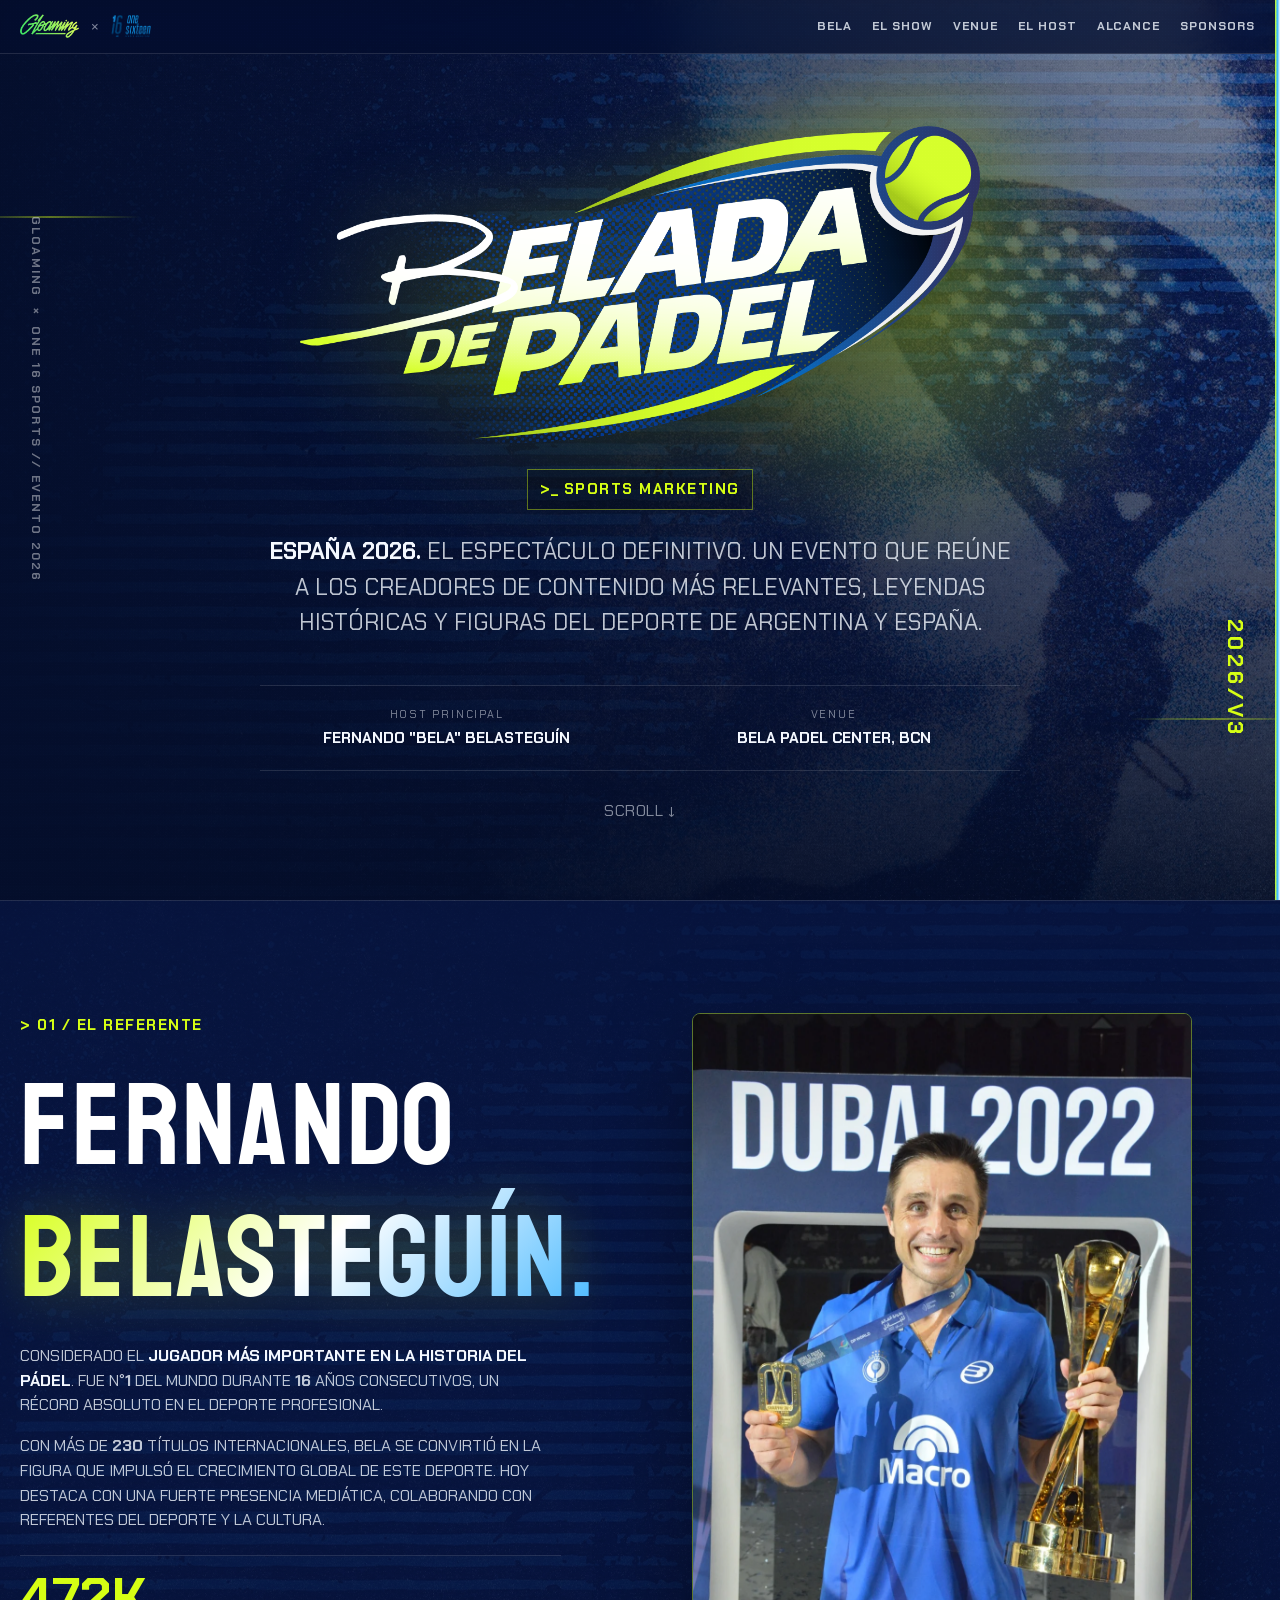
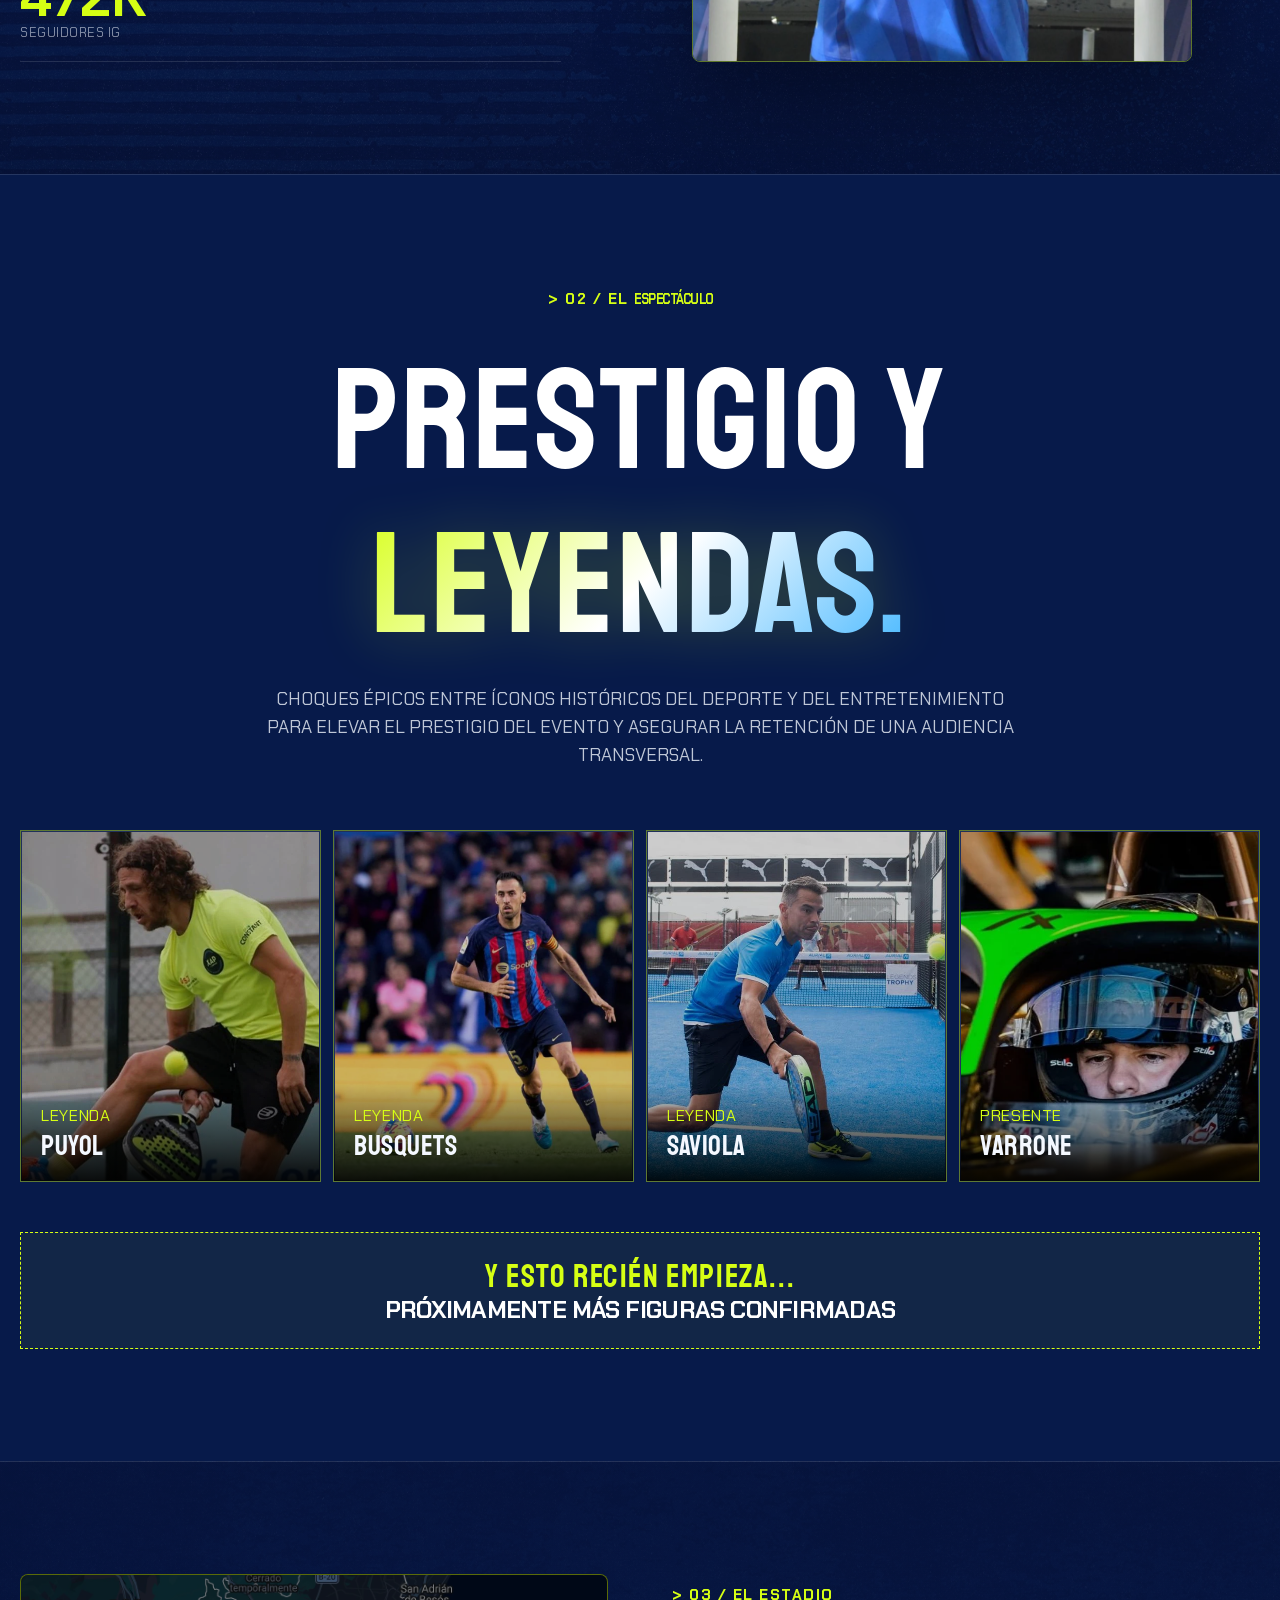
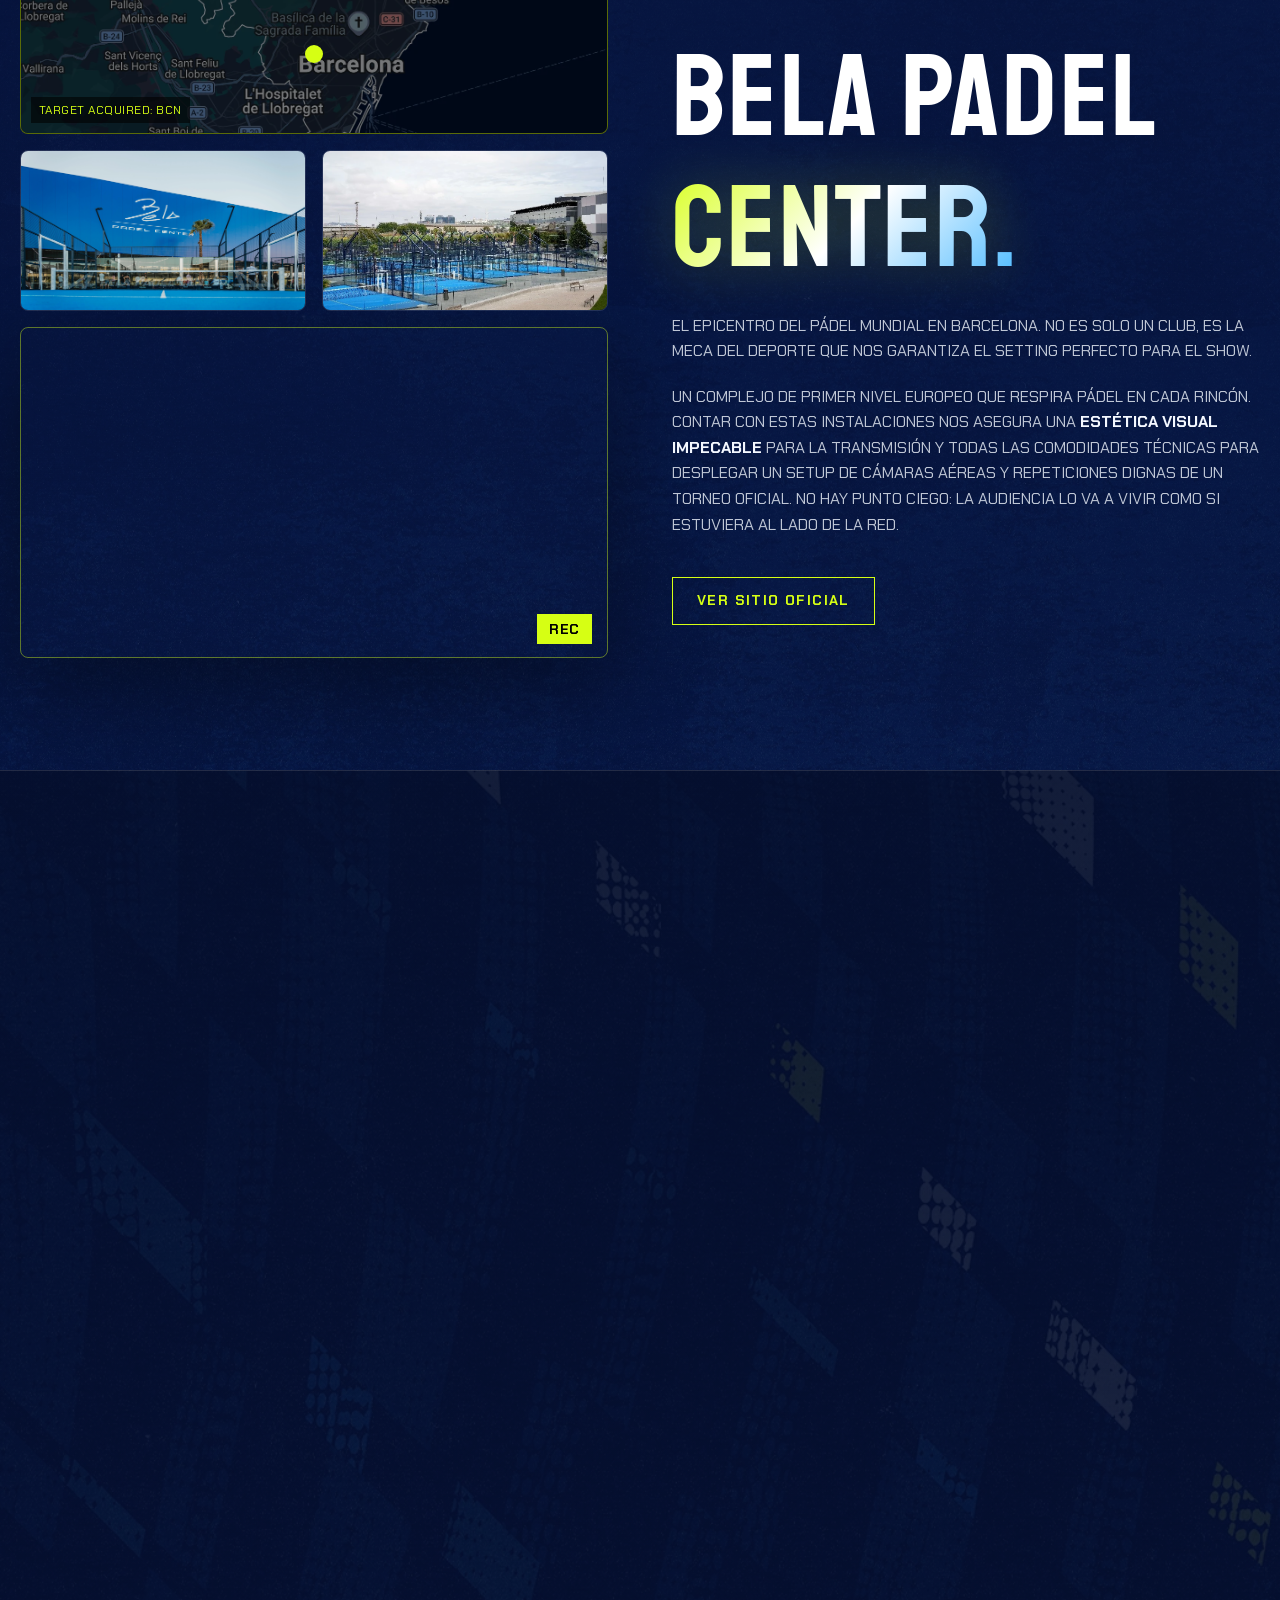
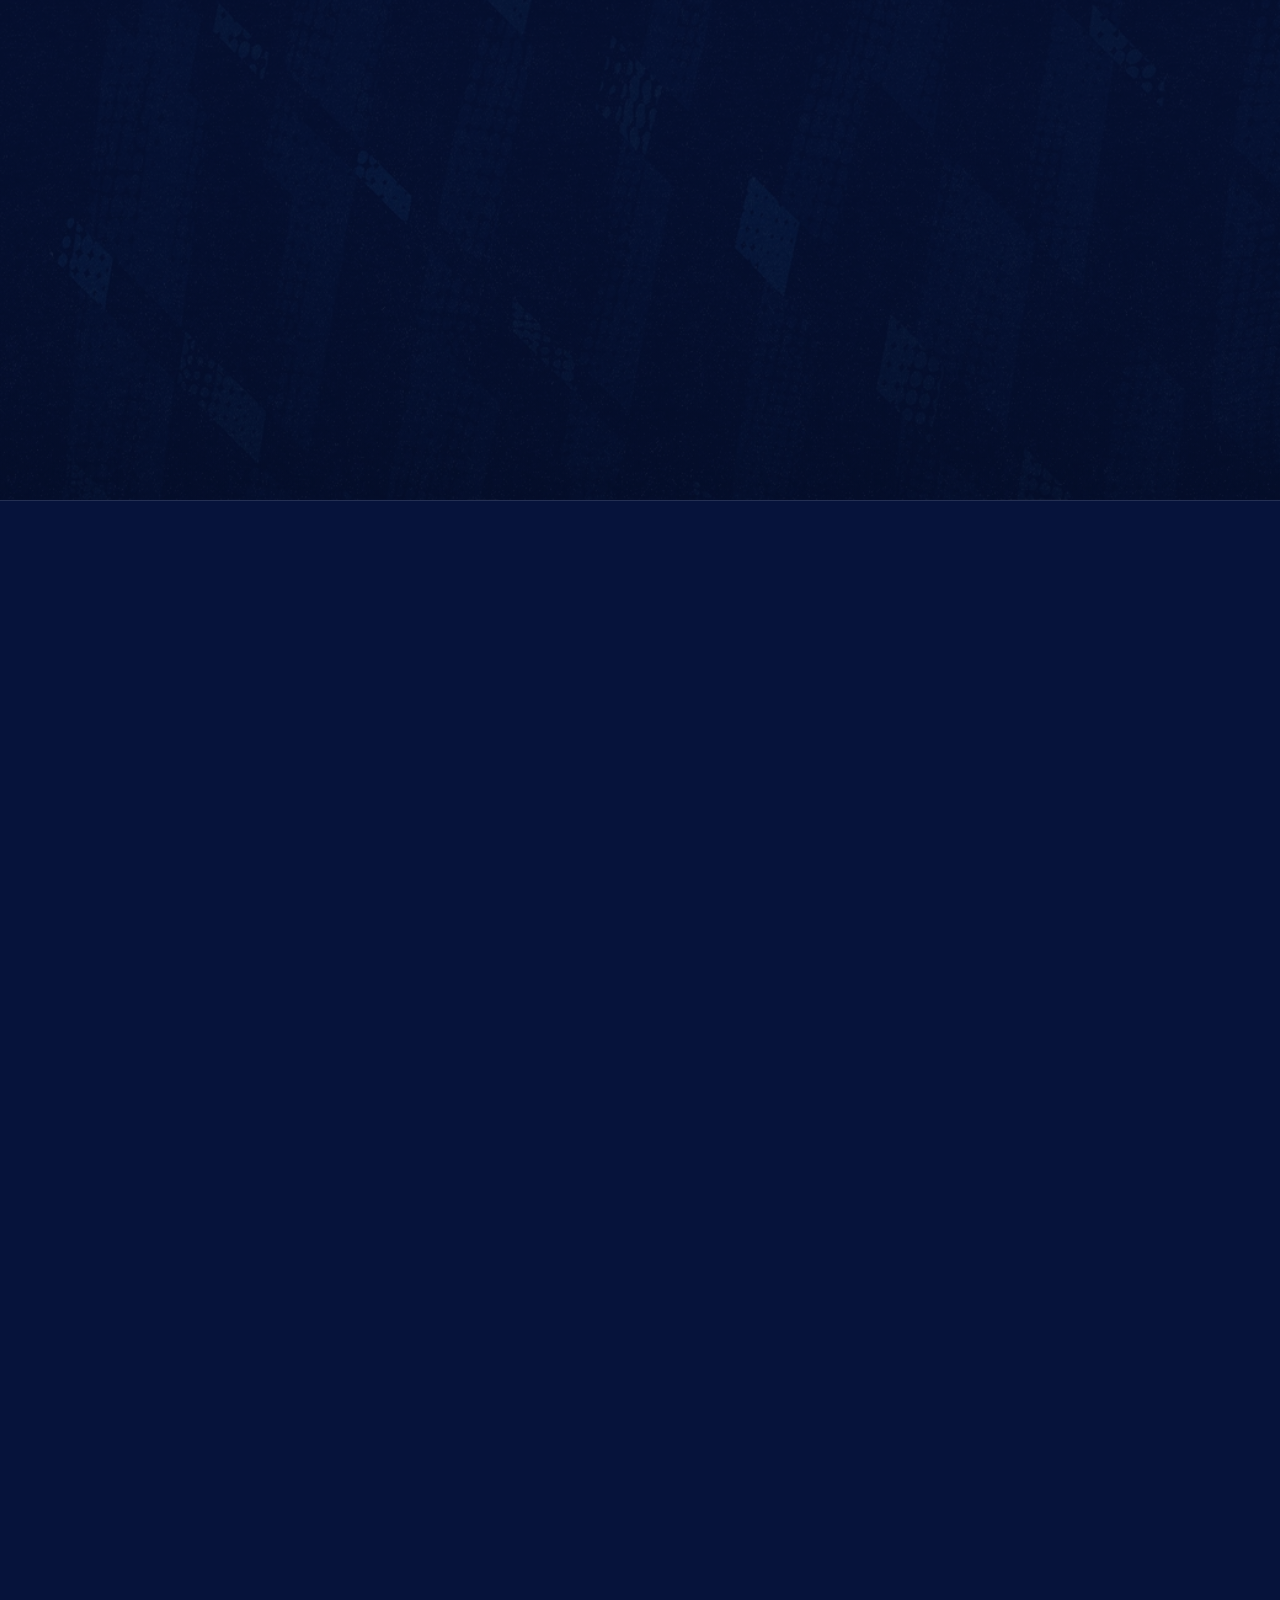
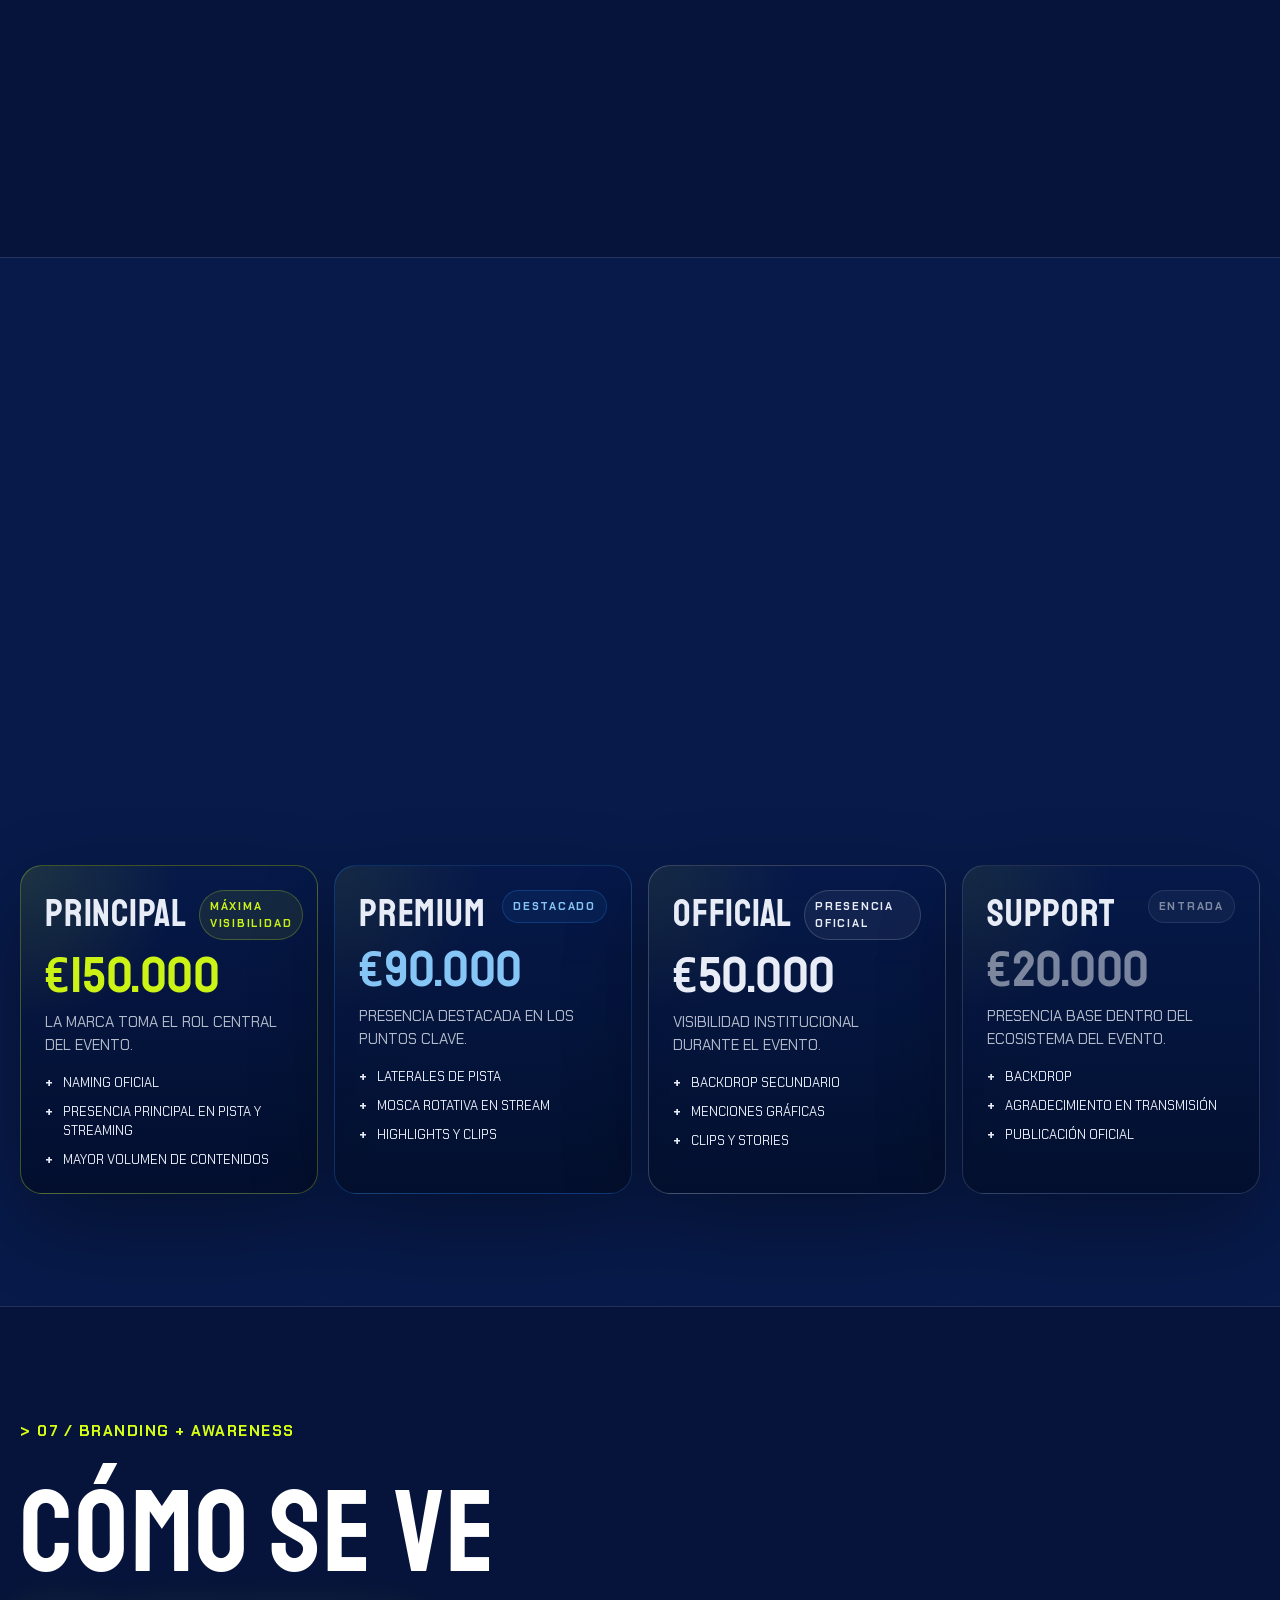
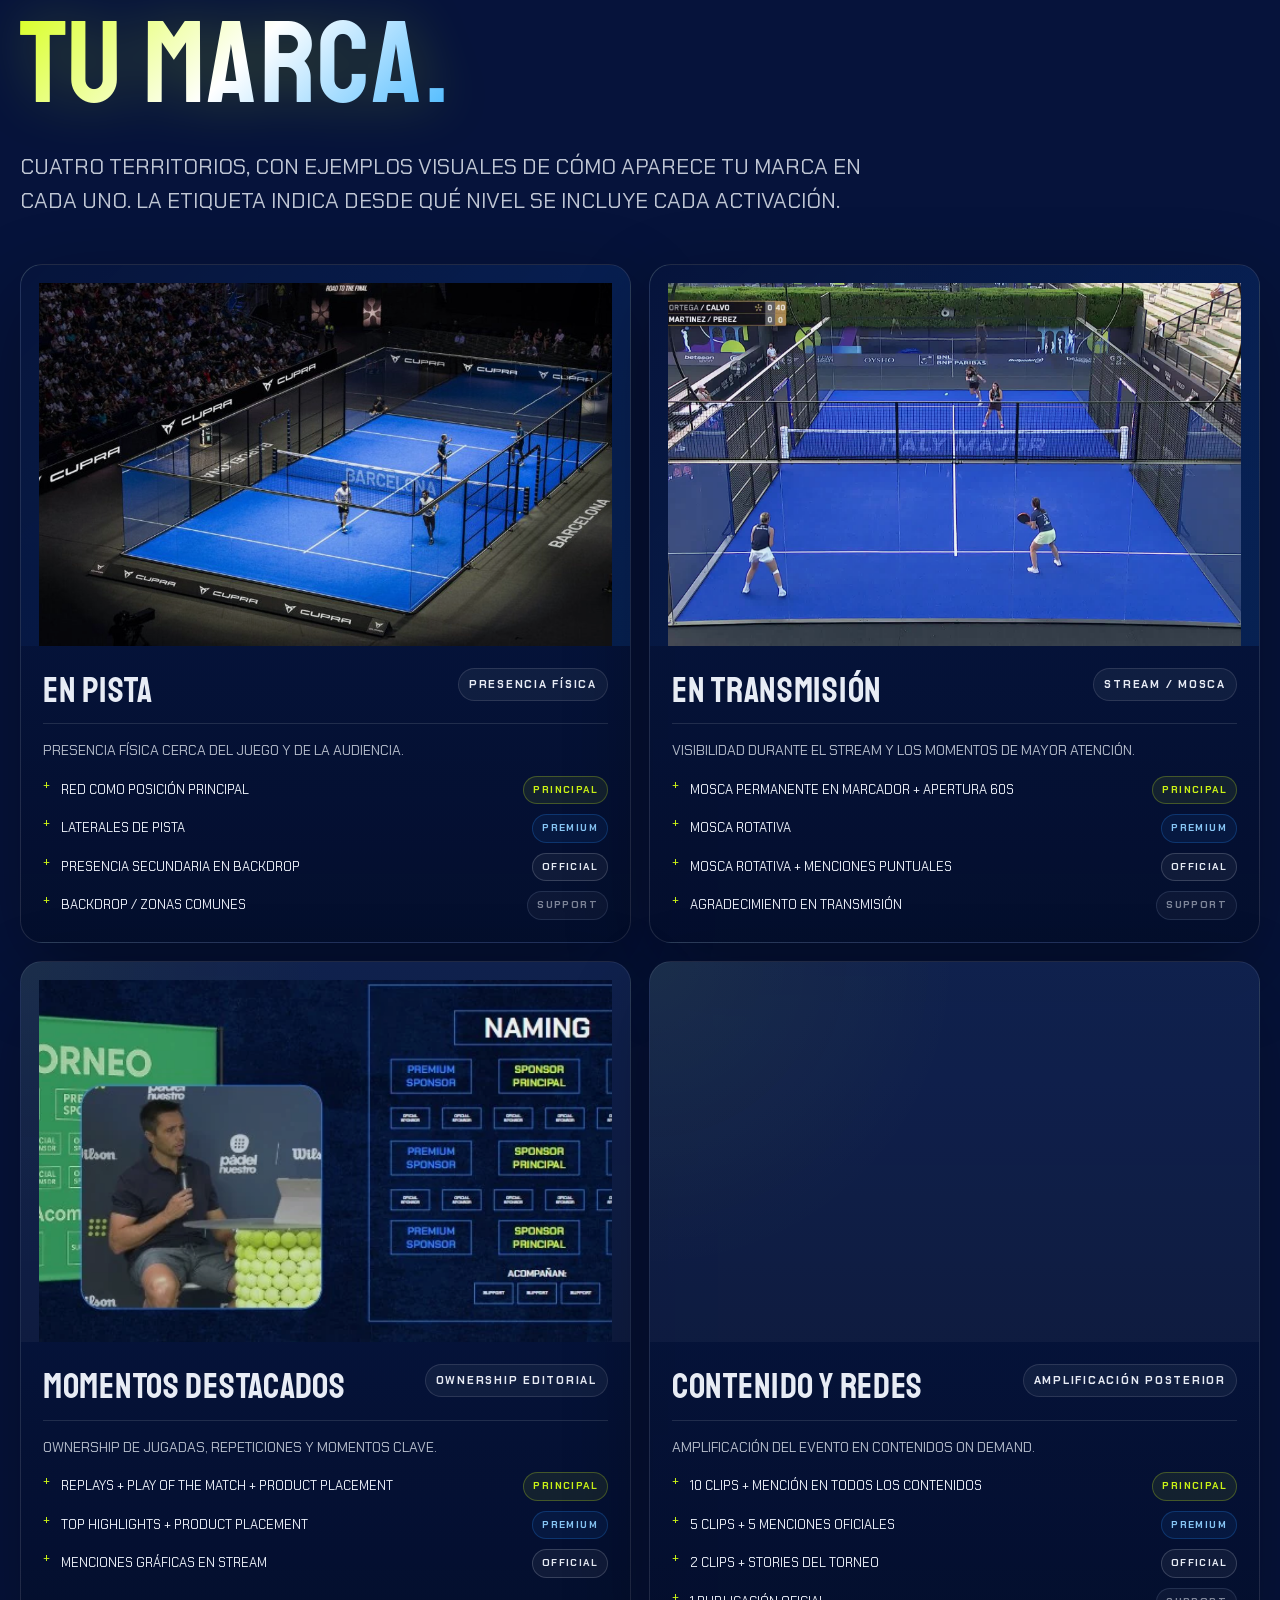
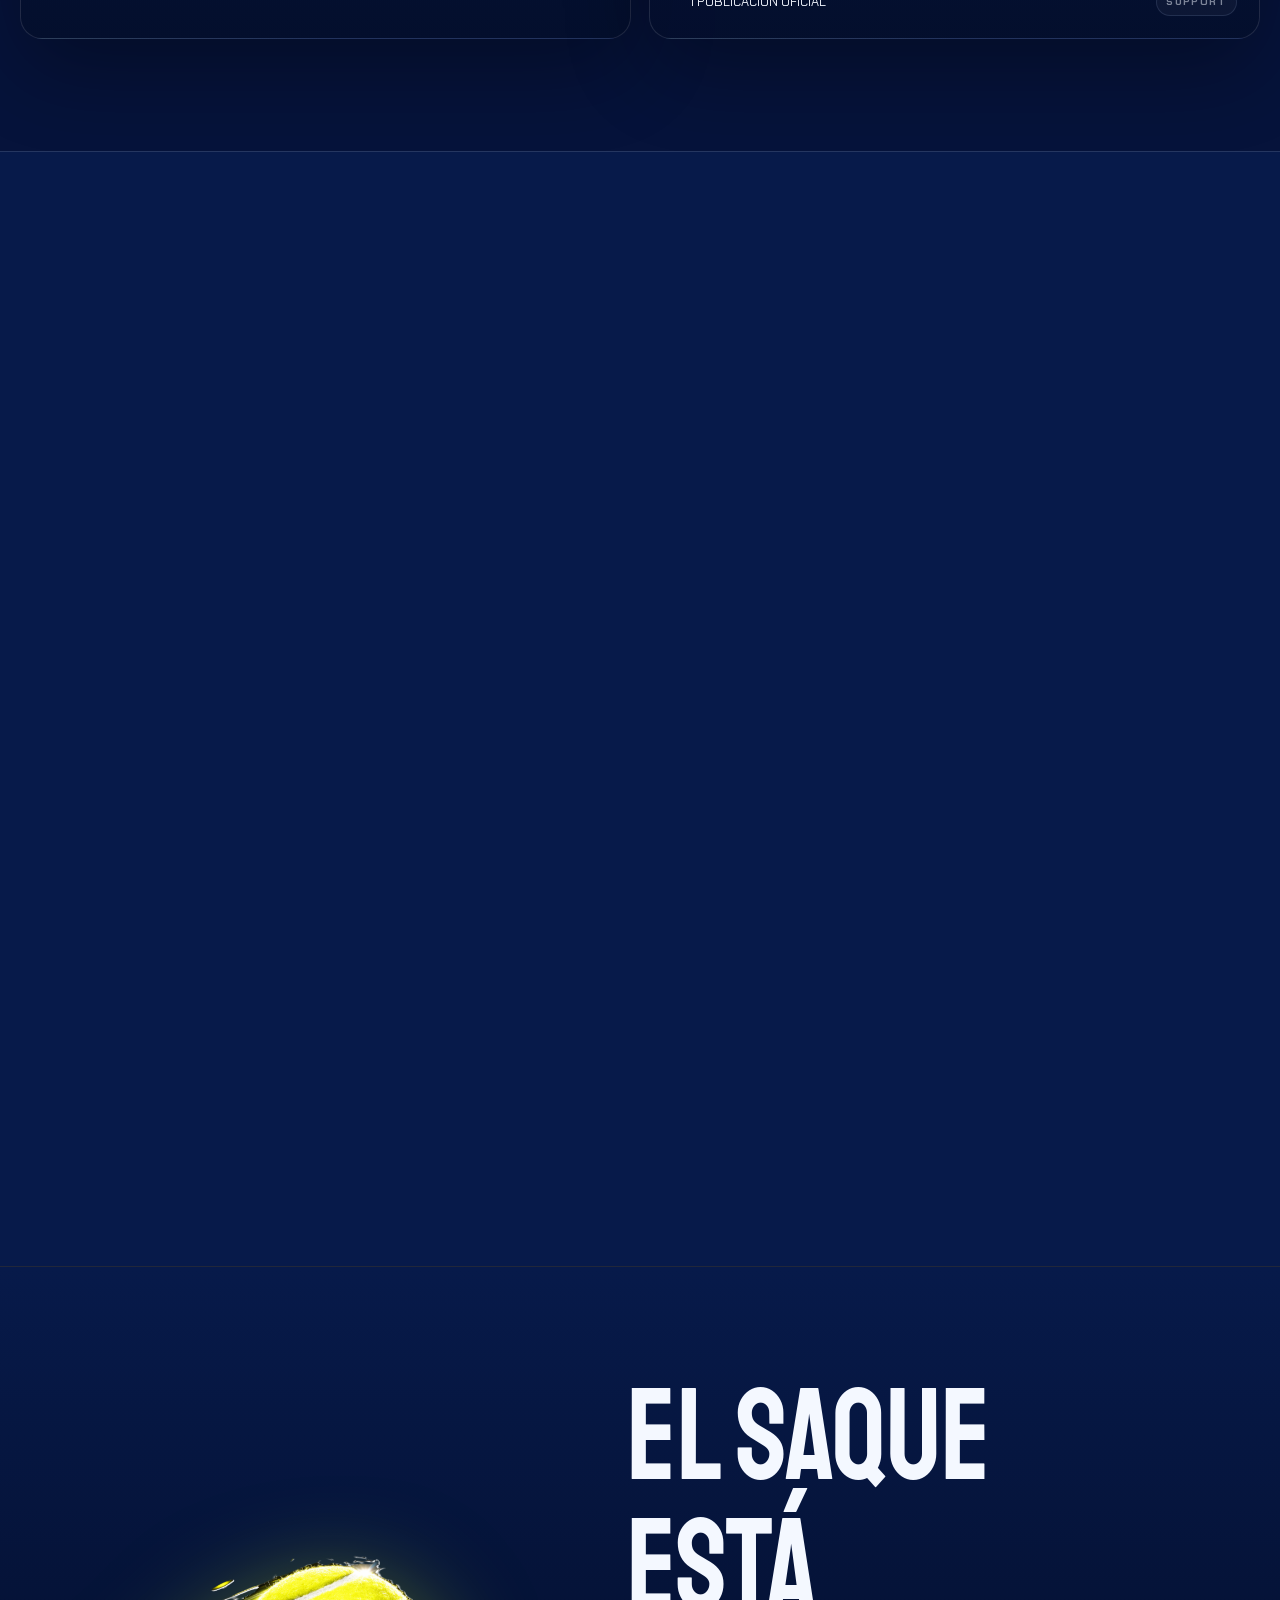
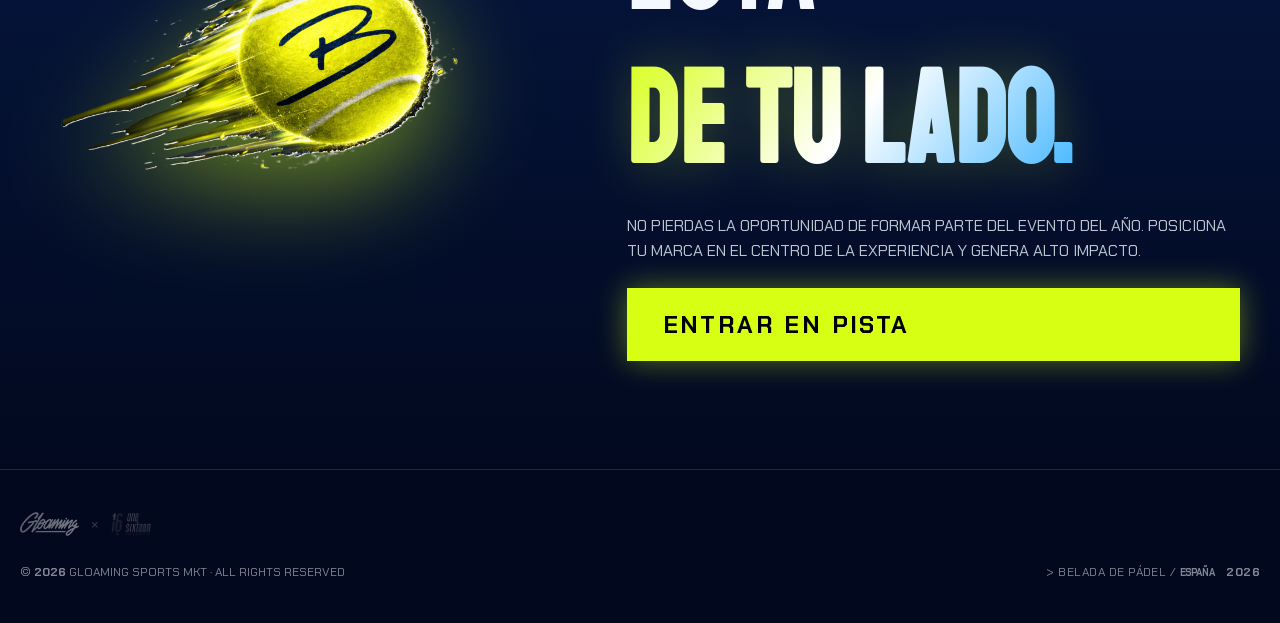
==== Presentaciones/belada-padel/index.html @ 65b65f8a "Update presentation home paths" ====
<!DOCTYPE html>
<html lang="es">
<head>
  <meta charset="UTF-8">
  <meta name="viewport" content="width=device-width, initial-scale=1.0">
  <title>Belada de Pádel España 2026 · Propuesta Gloaming</title>
  <meta name="description" content="Propuesta comercial para Belada de Pádel España 2026. Fernando Belasteguín y creadores de contenido.">
  <link rel="stylesheet" href="styles.css">
  <style>
    /* Animación exclusiva para el radar del mapa */
    @keyframes pingMap {
      0% { box-shadow: 0 0 0 0 rgba(214, 255, 20, 0.8); }
      70% { box-shadow: 0 0 0 35px rgba(214, 255, 20, 0); }
      100% { box-shadow: 0 0 0 0 rgba(214, 255, 20, 0); }
    }
    /* Animación de rebote suave para logos y elementos 3D */
    @keyframes bounceLogo {
      0%, 100% { transform: translateY(0) scale(1.1); }
      50% { transform: translateY(-15px) scale(1.1); }
    }
    /* Clase de utilidad para bypass de la fuente DEMO SOLAMENTE EN NÚMEROS y SÍMBOLOS */
    .num-safe {
      font-family: var(--font-body) !important;
      font-weight: 800 !important;
      font-style: normal !important;
    }
    /* Utilidad para botones de redes */
    .social-btn {
      display: inline-flex;
      align-items: center;
      gap: 6px;
      margin-top: 14px;
      padding: 6px 12px;
      border: 1px solid var(--border);
      border-radius: 4px;
      font-size: 11px;
      text-transform: uppercase;
      color: var(--text-primary);
      transition: all 0.3s ease;
      background: rgba(255,255,255,0.03);
    }
    .social-btn:hover {
      background: var(--lime);
      color: #000;
      border-color: var(--lime);
    }
  </style>
</head>
<body>
  <div class="noise-overlay"></div>
  <div class="chromatic-bar"></div>

  <!-- NAV CON LOGOS -->
  <nav class="nav">
    <div class="nav-inner">
      <div class="nav-brand" style="display: flex; align-items: center; gap: 12px;">
        <img src="assets/images/logo-gloaming.webp" alt="Gloaming" style="height: 24px; width: auto;">
        <span class="brand-sep" style="color: var(--text-muted);">×</span>
        <img src="assets/images/logo-one16.webp" alt="One 16 Sports" style="height: 24px; width: auto;">
      </div>
      <button class="nav-toggle" aria-label="Abrir menú" aria-expanded="false">
        <span class="nav-toggle-bar"></span>
        <span class="nav-toggle-bar"></span>
        <span class="nav-toggle-bar"></span>
      </button>
      <div class="nav-links">
        <a href="#bela">Bela</a>
        <a href="#leyendas">El Show</a>
        <a href="#venue">Venue</a>
        <a href="#host">El Host</a>
        <a href="#alcance">Alcance</a>
        <a href="#sponsors">Sponsors</a>
      </div>
    </div>
  </nav>

  <main>
    <!-- ===== HERO ===== -->
    <section class="hero pepsi-hero">
      <div class="hero-bg hero-bg--court"></div>

      <div class="vlabel vlabel-left">GLOAMING × ONE 16 SPORTS <span class="sep">//</span> EVENTO <span class="num-safe">2026</span></div>
      <div class="vlabel vlabel-right pixel"><span class="year num-safe">2026</span><span class="ver">/V3</span></div>

      <div class="hero-content pepsi-hero-content hero-content--centered">
        <div class="hero-product-col reveal" data-delay="300">
          <img src="assets/images/logo-belada.webp" alt="Logo Belada de Padel" class="hero-logo-mark" style="animation: bounceLogo 3s ease-in-out infinite alternate;">
        </div>

        <div class="hero-text-col">
          <div class="hero-tag reveal">
            <span class="pixel">&gt;_</span> SPORTS MARKETING
          </div>

          <p class="hero-sub reveal" data-delay="500">
            <strong>España <span class="num-safe">2026</span>.</strong> El espectáculo definitivo. Un evento que reúne a los creadores de contenido más relevantes, leyendas históricas y figuras del deporte de Argentina y España.
          </p>

          <div class="hero-meta reveal" data-delay="700">
            <div class="meta-item"><span class="m-label">Host Principal</span><span class="m-val">Fernando "Bela" Belasteguín</span></div>
            <div class="meta-item"><span class="m-label">VENUE</span><span class="m-val">Bela Padel Center, BCN</span></div>
          </div>

          <div class="hero-scroll reveal" data-delay="900">
            <span class="pixel">SCROLL ↓</span>
          </div>
        </div>
      </div>
      <div class="glitch-line line-1"></div>
      <div class="glitch-line line-2"></div>
    </section>

    <!-- ===== BELA ===== -->
    <section id="bela" class="section intro-section">
      <div class="container">
        <div class="two-col-grid" style="align-items: stretch;">
          <div class="col-text reveal">
            <span class="kicker pixel">&gt; <span class="num-safe">01</span> / EL REFERENTE</span>
            <h2 class="section-title">FERNANDO <span class="grad-text">BELASTEGUÍN.</span></h2>
            <p class="lead">Considerado el <strong>jugador más importante en la historia del pádel</strong>. Fue N°<span class="num-safe">1</span> del mundo durante <span class="num-safe">16</span> años consecutivos, un récord absoluto en el deporte profesional.</p>
            <p>Con más de <span class="num-safe">230</span> títulos internacionales, Bela se convirtió en la figura que impulsó el crecimiento global de este deporte. HOY DESTACA CON UNA FUERTE PRESENCIA MEDIÁTICA, COLABORANDO CON REFERENTES DEL DEPORTE Y LA CULTURA.</p>

            <div class="followers-row">
              <div class="follower-item">
                <div class="f-num num-safe"><span class="counter num-safe" data-target="472">0</span>K</div>
                <div class="f-label pixel">SEGUIDORES IG</div>
              </div>
            </div>
          </div>
          <div class="col-visual reveal" data-delay="200" style="display: flex; justify-content: center;">
            <img src="assets/images/foto-bela.webp" alt="Fernando Belasteguín" class="idea-hero-img" style="aspect-ratio: 4/5; object-fit: cover; width: 100%; max-width: 500px; border-radius: 8px;">
          </div>
        </div>
      </div>
    </section>

    <!-- ===== LEYENDAS (EL SHOW DEL PADEL) ===== -->
    <section id="leyendas" class="section ideas-divider" style="background: var(--bg-dark);">
      <div class="container">
        <div class="ideas-divider-inner reveal">
          <span class="kicker pixel">&gt; <span class="num-safe">02</span> / EL <span class="accent-safe">ESPECTÁCULO</span></span>
          <h2 class="ideas-divider-title">PRESTIGIO Y <span class="grad-text">LEYENDAS.</span></h2>
          <p class="ideas-divider-sub">
            Choques épicos entre íconos históricos del deporte y del entretenimiento para elevar el prestigio del evento y asegurar la retención de una audiencia transversal.
          </p>
        </div>

        <div class="creator-strip reveal" data-delay="200" style="margin-top: 60px;">
          <!-- PUYOL -->
          <div style="position: relative; overflow: hidden; border: 1px solid var(--border-strong);">
            <img src="assets/images/leyenda-puyol.webp" alt="Puyol" style="width: 100%; height: 350px; object-fit: cover; filter: brightness(0.8);">
            <div style="position: absolute; bottom: 0; left: 0; width: 100%; padding: 20px; background: linear-gradient(to top, rgba(0,0,0,0.9), transparent);">
              <span class="pixel" style="color: var(--lime);">LEYENDA</span>
              <h4 style="margin: 0; font-size: 28px;">PUYOL</h4>
            </div>
          </div>
          <!-- BUSQUETS -->
          <div style="position: relative; overflow: hidden; border: 1px solid var(--border-strong);">
            <img src="assets/images/leyenda-busquets.webp" alt="Busquets" style="width: 100%; height: 350px; object-fit: cover; filter: brightness(0.8);">
            <div style="position: absolute; bottom: 0; left: 0; width: 100%; padding: 20px; background: linear-gradient(to top, rgba(0,0,0,0.9), transparent);">
              <span class="pixel" style="color: var(--lime);">LEYENDA</span>
              <h4 style="margin: 0; font-size: 28px;">BUSQUETS</h4>
            </div>
          </div>
          <!-- SAVIOLA -->
          <div style="position: relative; overflow: hidden; border: 1px solid var(--border-strong);">
            <img src="assets/images/leyenda-saviola.webp" alt="Saviola" style="width: 100%; height: 350px; object-fit: cover; filter: brightness(0.8);">
            <div style="position: absolute; bottom: 0; left: 0; width: 100%; padding: 20px; background: linear-gradient(to top, rgba(0,0,0,0.9), transparent);">
              <span class="pixel" style="color: var(--lime);">LEYENDA</span>
              <h4 style="margin: 0; font-size: 28px;">SAVIOLA</h4>
            </div>
          </div>
          <!-- VARRONE -->
          <div style="position: relative; overflow: hidden; border: 1px solid var(--border-strong);">
            <img src="assets/images/leyenda-varrone.webp" alt="Nico Varrone" style="width: 100%; height: 350px; object-fit: cover; filter: brightness(0.8);">
            <div style="position: absolute; bottom: 0; left: 0; width: 100%; padding: 20px; background: linear-gradient(to top, rgba(0,0,0,0.9), transparent);">
              <span class="pixel" style="color: var(--lime);">PRESENTE</span>
              <h4 style="margin: 0; font-size: 28px;">VARRONE</h4>
            </div>
          </div>
        </div>
        
        <!-- Y ESTO RECIÉN EMPIEZA DESTACADO -->
        <div class="reveal" data-delay="400" style="text-align: center; margin-top: 50px; padding: 24px; background: rgba(214, 255, 20, 0.05); border: 1px dashed var(--lime);">
          <h3 style="font-family: var(--font-body); font-weight: 800; font-size: clamp(20px, 4vw, 32px); color: var(--lime); letter-spacing: 0.05em; text-transform: uppercase; margin: 0; animation: blink 2.5s infinite;">
            Y ESTO RECIÉN EMPIEZA...<br>
            <span class="prx-confirm" style="color: var(--text-primary); font-size: clamp(16px, 3vw, 24px);">PRÓXIMAMENTE MÁS FIGURAS CONFIRMADAS</span>
          </h3>
        </div>
      </div>
    </section>

    <!-- ===== VENUE ===== -->
    <section id="venue" class="section idea-section">
      <div class="container">
        <div class="two-col-grid reversed" style="align-items: center;">
          <div class="col-visual reveal">
            <div style="display: grid; grid-template-columns: 1fr 1fr; gap: 16px;">
              <!-- MAPA ANIMADO -->
              <div style="grid-column: span 2; position: relative; height: 160px; border: 1px solid var(--border-strong); overflow: hidden; background: #000; border-radius: 8px;">
                <img src="assets/images/mapa-bcn.webp" alt="Mapa Barcelona" style="width: 100%; height: 100%; object-fit: cover; opacity: 0.5;">
                <div style="position: absolute; top: 50%; left: 50%; width: 18px; height: 18px; background: var(--lime); border-radius: 50%; transform: translate(-50%, -50%); animation: pingMap 1.5s infinite;"></div>
                <span class="pixel" style="position: absolute; bottom: 10px; left: 10px; color: var(--lime); font-size: 12px; background: rgba(0,0,0,0.6); padding: 4px 8px;">TARGET ACQUIRED: BCN</span>
              </div>
              <img src="assets/images/venue-1.webp" alt="Venue 1" style="width: 100%; aspect-ratio: 16/9; object-fit: cover; border-radius: 8px; border: 1px solid var(--border);">
              <img src="assets/images/venue-2.webp" alt="Venue 2" style="width: 100%; aspect-ratio: 16/9; object-fit: cover; border-radius: 8px; border: 1px solid var(--border);">
              <!-- VIDEO VENUE SIN RECORTES (Aspect ratio natural) -->
              <div style="grid-column: span 2; position: relative;">
                <video src="assets/images/venue-video.mp4" autoplay loop muted playsinline style="width: 100%; aspect-ratio: 16/9; object-fit: cover; border-radius: 8px; border: 1px solid var(--border-strong); box-shadow: var(--shadow); display: block;"></video>
                <div style="position: absolute; bottom: 16px; right: 16px;" class="pixel">
                  <span style="background: var(--lime); color: black; padding: 6px 12px; font-weight: 700; font-size: 14px;">REC</span>
                </div>
              </div>
            </div>
          </div>
          <div class="col-text reveal" data-delay="100">
            <span class="kicker pixel">&gt; <span class="num-safe">03</span> / EL ESTADIO</span>
            <h2 class="section-title">BELA PADEL <span class="grad-text">CENTER.</span></h2>
            <p class="lead" style="margin-bottom: 20px;">
              El epicentro del pádel mundial en Barcelona. No es solo un club, es la meca del deporte que nos garantiza el setting perfecto para el show.
            </p>
            <p style="font-size: 16px; color: var(--text-secondary); line-height: 1.6;">
              Un complejo de primer nivel europeo que respira pádel en cada rincón. Contar con estas instalaciones nos asegura una <strong>estética visual impecable</strong> para la transmisión y todas las comodidades técnicas para desplegar un setup de cámaras aéreas y repeticiones dignas de un torneo oficial. No hay punto ciego: la audiencia lo va a vivir como si estuviera al lado de la red.
            </p>

            <!-- Botón de Venue -->
            <a href="https://belapadelcenter.com/bpc-barcelona/" target="_blank" class="hero-tag" style="margin-top: 24px; display: inline-block; background: transparent; color: var(--lime); border-color: var(--lime); font-size: 14px; padding: 12px 24px; transition: background 0.3s, color 0.3s;">
              VER SITIO OFICIAL
            </a>
          </div>
        </div>
      </div>
    </section>

    <!-- ===== EL HOST (GUANYAR) ===== -->
    <section id="host" class="section audiencia-section">
      <div class="container">
        <div class="two-col-grid" style="align-items: stretch;">
          <div class="col-text reveal">
            <span class="kicker pixel">&gt; <span class="num-safe">04</span> / EL HOST</span>
            <h2 class="section-title section-title--host">GUANYAR: <span class="grad-text">ENTRETENIMIENTO.</span></h2>
            <p class="lead">Creador de contenido top, hiper reconocido por su humor y autenticidad. VIENE DE DESTACAR PARTICIPANDO EN LA VELADA DE IBAI EN <span class="num-safe">2024</span>, EN UNA PELEA HISTÓRICA QUE SUPERÓ LOS <strong><span class="num-safe">3</span> MILLONES DE VISUALIZACIONES EN YOUTUBE</strong>. SU PRESENCIA EN GRANDES EVENTOS LO CONSOLIDA COMO UN <strong>PERFIL TODOTERRENO</strong> PERFECTO PARA CONECTAR CON LA GEN Z.</p>

            <div class="stats-grid stats-grid-5" style="margin-top: 30px; grid-template-columns: repeat(2, 1fr);">
              <!-- TWITCH -->
              <div class="stat-block">
                <div class="stat-corner pixel"><svg width="18" height="18" viewBox="0 0 24 24" fill="currentColor"><path d="M2.149 0l-1.612 4.119v16.836h5.731v3.045h3.224l3.045-3.045h4.657l6.657-6.657v-14.298h-21.698zm19.192 13.612l-4.298 4.298h-5.373l-3.045 3.045v-3.045h-4.836v-15.398h17.552v11.1zm-3.939-6.269v5.373h-2.149v-5.373h2.149zm-5.373 0v5.373h-2.149v-5.373h2.149z"/></svg></div>
                <div class="stat-num num-safe"><span class="counter num-safe" data-target="611">0</span><span class="slash">K</span></div>
                <div class="stat-label">SEGUIDORES</div>
                <p class="stat-desc"><span class="num-safe">150</span>K VISUALIZACIONES MEDIAS</p>
                <a href="https://www.twitch.tv/guanyar" target="_blank" class="social-btn pixel">&gt; VER CANAL</a>
              </div>
              <!-- INSTAGRAM -->
              <div class="stat-block">
                <div class="stat-corner pixel"><svg width="18" height="18" viewBox="0 0 24 24" fill="none" stroke="currentColor" stroke-width="2"><rect x="2" y="2" width="20" height="20" rx="5" ry="5"></rect><path d="M16 11.37A4 4 0 1 1 12.63 8 4 4 0 0 1 16 11.37z"></path><line x1="17.5" y1="6.5" x2="17.51" y2="6.5"></line></svg></div>
                <div class="stat-num num-safe"><span class="counter num-safe" data-target="466">0</span><span class="slash">K</span></div>
                <div class="stat-label">SEGUIDORES</div>
                <p class="stat-desc"><span class="num-safe">1</span>M VISUALIZACIONES EN REELS</p>
                <a href="https://www.instagram.com/guanyarr/" target="_blank" class="social-btn pixel">&gt; VER PERFIL</a>
              </div>
              <!-- YOUTUBE -->
              <div class="stat-block">
                <div class="stat-corner pixel"><svg width="18" height="18" viewBox="0 0 24 24" fill="none" stroke="currentColor" stroke-width="2"><path d="M22.54 6.42a2.78 2.78 0 0 0-1.94-2C18.88 4 12 4 12 4s-6.88 0-8.6.46a2.78 2.78 0 0 0-1.94 2A29 29 0 0 0 1 11.75a29 29 0 0 0 .46 5.33 2.78 2.78 0 0 0 1.94 2c1.72.46 8.6.46 8.6.46s6.88 0 8.6-.46a2.78 2.78 0 0 0 1.94-2 29 29 0 0 0 .46-5.33 29 29 0 0 0-.46-5.33z"></path><polygon points="9.75 15.02 15.5 11.75 9.75 8.48 9.75 15.02"></polygon></svg></div>
                <div class="stat-num num-safe"><span class="counter num-safe" data-target="505">0</span><span class="slash">K</span></div>
                <div class="stat-label">SUSCRIPTORES</div>
                <p class="stat-desc"><span class="num-safe">230</span>K VISUALIZACIONES VOD</p>
                <a href="https://www.youtube.com/guanyar" target="_blank" class="social-btn pixel">&gt; VER CANAL</a>
              </div>
              <!-- TIKTOK -->
              <div class="stat-block">
                <div class="stat-corner pixel"><svg width="18" height="18" viewBox="0 0 24 24" fill="currentColor"><path d="M19.59 6.69a4.83 4.83 0 0 1-3.77-4.25V2h-3.45v13.67a2.89 2.89 0 0 1-5.2 1.74 2.89 2.89 0 0 1 2.31-4.64 2.93 2.93 0 0 1 .88.13V9.4a6.84 6.84 0 0 0-1-.05A6.33 6.33 0 0 0 5.8 20.1a6.34 6.34 0 0 0 10.86-4.43V8.45a8.16 8.16 0 0 0 4.77 1.52v-3.4a4.85 4.85 0 0 1-1.84-.36z"/></svg></div>
                <div class="stat-num num-safe"><span class="counter num-safe" data-target="245">0</span><span class="slash">K</span></div>
                <div class="stat-label">SEGUIDORES</div>
                <p class="stat-desc"><span class="num-safe">20</span>K VISUALIZACIONES EN POST</p>
                <a href="https://www.tiktok.com/@guanyar" target="_blank" class="social-btn pixel">&gt; VER PERFIL</a>
              </div>
            </div>

            <div class="demo-grid" style="margin-top: 30px;">
              <div class="demo-block">
                <div class="demo-label pixel">RANGO ETARIO</div>
                <div class="demo-bars">
                  <div class="demo-bar-row demo-bar-row--hot"><span class="demo-key num-safe">18-24</span><div class="demo-bar"><div class="demo-bar-fill" data-w="58"></div></div><span class="demo-val num-safe">58%</span></div>
                  <div class="demo-bar-row demo-bar-row--hot"><span class="demo-key num-safe">25-34</span><div class="demo-bar"><div class="demo-bar-fill" data-w="20"></div></div><span class="demo-val num-safe">20%</span></div>
                  <div class="demo-bar-row"><span class="demo-key num-safe">13-17</span><div class="demo-bar"><div class="demo-bar-fill" data-w="10"></div></div><span class="demo-val num-safe">10%</span></div>
                </div>
              </div>
              <div class="demo-block">
                <div class="demo-label pixel"><span class="accent-safe">GÉNERO</span> / <span class="accent-safe">ESPAÑA</span> (<span class="num-safe">87.8%</span>)</div>
                <div class="gender-split">
                  <div class="gender-item"><div class="gender-num num-safe">93%</div><div class="gender-key pixel">HOMBRES</div></div>
                  <div class="gender-item"><div class="gender-num num-safe">7%</div><div class="gender-key pixel">MUJERES</div></div>
                </div>
              </div>
            </div>
          </div>

          <div class="col-visual reveal" data-delay="200">
            <div class="guanyar-single-visual">
              <img src="assets/images/guanyar-1.webp" alt="Guanyar">
            </div>
          </div>
        </div>
      </div>
    </section>

    <!-- ===== ALCANCE & CLIPPING NUEVOS VALORES ===== -->
    <section id="alcance" class="section idea-section" style="background: var(--bg-deep);">
      <div class="container" style="max-width: 1000px;">
        
        <div class="reveal" style="text-align: center;">
          <span class="idea-label pixel">&gt; <span class="num-safe">05</span> / IMPACTO ESTIMADO</span>
          <h2 class="section-title">STREAMING <span class="num-safe">+</span> <span class="grad-text">ON DEMAND.</span></h2>
          <p class="lead" style="margin: 0 auto;">
            Proyectamos un <strong>pico de espectadores en vivo de <span class="num-safe">20.000</span></strong>, manteniendo un promedio constante de <span class="num-safe">10.000</span> durante las <span class="num-safe">6</span> a <span class="num-safe">8</span> horas de transmisión ininterrumpida.
          </p>
        </div>

        <div class="contexts-grid reveal" data-delay="100" style="margin: 50px 0; grid-template-columns: repeat(auto-fit, minmax(200px, 1fr));">
          <div class="context-card" style="min-height: 120px; padding: 24px; text-align: center; justify-content: center;">
            <div class="context-meta">
              <h4 class="num-safe" style="font-size: 48px; margin: 0; color: var(--lime);">+75M</h4>
              <p style="margin-top: 8px; text-transform: uppercase; font-size: 12px; letter-spacing: 0.1em;">SEGUIDORES TOTALES<br>EN REDES</p>
            </div>
          </div>
          <div class="context-card" style="min-height: 120px; padding: 24px; text-align: center; justify-content: center;">
            <div class="context-meta">
              <h4 class="num-safe" style="font-size: 48px; margin: 0; color: var(--lime);">+5M</h4>
              <p style="margin-top: 8px; text-transform: uppercase; font-size: 12px; letter-spacing: 0.1em;">VISUALIZACIONES ORGÁNICAS<br>TIKTOK</p>
            </div>
          </div>
          <div class="context-card" style="min-height: 120px; padding: 24px; text-align: center; justify-content: center;">
            <div class="context-meta">
              <h4 class="num-safe" style="font-size: 48px; margin: 0; color: var(--lime);">+3M</h4>
              <p style="margin-top: 8px; text-transform: uppercase; font-size: 12px; letter-spacing: 0.1em;">VISUALIZACIONES ORGÁNICAS<br>INSTAGRAM</p>
            </div>
          </div>
          <div class="context-card" style="min-height: 120px; padding: 24px; text-align: center; justify-content: center;">
            <div class="context-meta">
              <h4 class="num-safe" style="font-size: 48px; margin: 0; color: var(--lime);">+2.5M</h4>
              <p style="margin-top: 8px; text-transform: uppercase; font-size: 12px; letter-spacing: 0.1em;">VISUALIZACIONES VOD<br>YOUTUBE</p>
            </div>
          </div>
        </div>

        <!-- ESTRATEGIA DE CLIPPING (NUEVO DISEÑO CON ÍCONOS) -->
        <div class="reveal" data-delay="300" style="background: rgba(4, 14, 43, 0.8); border: 1px solid var(--border-strong); padding: 40px; border-left: 6px solid var(--lime); box-shadow: var(--shadow);">
          <div class="section-subtitle pixel" style="margin-top: 0; font-size: 18px;">&gt; EL CONTENIDO VIVE DESPUÉS DEL VIVO</div>
          <h3 style="font-family: var(--font-body); font-size: 32px; margin-bottom: 24px; color: var(--ice);">CLIPPING MULTIPLATAFORMA</h3>
          
          <div style="display: grid; grid-template-columns: repeat(auto-fit, minmax(180px, 1fr)); gap: 20px;">
            <!-- TikTok -->
            <div style="text-align: center; padding: 20px; background: rgba(255,255,255,0.05); border-radius: 8px; border: 1px solid var(--border);">
              <svg style="width:36px; height:36px; color:var(--lime); margin:0 auto 12px; display:block;" viewBox="0 0 24 24" fill="currentColor"><path d="M19.59 6.69a4.83 4.83 0 0 1-3.77-4.25V2h-3.45v13.67a2.89 2.89 0 0 1-5.2 1.74 2.89 2.89 0 0 1 2.31-4.64 2.93 2.93 0 0 1 .88.13V9.4a6.84 6.84 0 0 0-1-.05A6.33 6.33 0 0 0 5.8 20.1a6.34 6.34 0 0 0 10.86-4.43V8.45a8.16 8.16 0 0 0 4.77 1.52v-3.4a4.85 4.85 0 0 1-1.84-.36z"/></svg>
              <h4 style="font-size: 18px; margin: 0;">TIKTOK</h4>
              <p style="font-size: 13px; margin: 8px 0 0; color: var(--text-secondary);">Viralidad inmediata y códigos Gen Z.</p>
            </div>
            <!-- IG Reels -->
            <div style="text-align: center; padding: 20px; background: rgba(255,255,255,0.05); border-radius: 8px; border: 1px solid var(--border);">
              <svg style="width:36px; height:36px; color:var(--lime); margin:0 auto 12px; display:block;" viewBox="0 0 24 24" fill="none" stroke="currentColor" stroke-width="2"><rect x="2" y="2" width="20" height="20" rx="5" ry="5"></rect><path d="M16 11.37A4 4 0 1 1 12.63 8 4 4 0 0 1 16 11.37z"></path><line x1="17.5" y1="6.5" x2="17.51" y2="6.5"></line></svg>
              <h4 style="font-size: 18px; margin: 0;">IG REELS</h4>
              <p style="font-size: 13px; margin: 8px 0 0; color: var(--text-secondary);">Alcance aspiracional y engagement.</p>
            </div>
            <!-- YT Shorts -->
            <div style="text-align: center; padding: 20px; background: rgba(255,255,255,0.05); border-radius: 8px; border: 1px solid var(--border);">
              <svg style="width:36px; height:36px; color:var(--lime); margin:0 auto 12px; display:block;" viewBox="0 0 24 24" fill="none" stroke="currentColor" stroke-width="2"><path d="M22.54 6.42a2.78 2.78 0 0 0-1.94-2C18.88 4 12 4 12 4s-6.88 0-8.6.46a2.78 2.78 0 0 0-1.94 2A29 29 0 0 0 1 11.75a29 29 0 0 0 .46 5.33 2.78 2.78 0 0 0 1.94 2c1.72.46 8.6.46 8.6.46s6.88 0 8.6-.46a2.78 2.78 0 0 0 1.94-2 29 29 0 0 0 .46-5.33 29 29 0 0 0-.46-5.33z"></path><polygon points="9.75 15.02 15.5 11.75 9.75 8.48 9.75 15.02"></polygon></svg>
              <h4 style="font-size: 18px; margin: 0;">YT SHORTS</h4>
              <p style="font-size: 13px; margin: 8px 0 0; color: var(--text-secondary);">Retención, polémicas y jugadas top.</p>
            </div>
          </div>
          
          <p style="font-size: 15px; margin-top: 24px; margin-bottom: 0; text-align: center;">Efecto multiplicador del alcance para sponsors mediante la extracción de <strong>formatos verticales nativos</strong> en tiempo récord.</p>
        </div>

      </div>
    </section>

    <!-- ===== TABLA DE SPONSORS ===== -->
    <section id="sponsors" class="section ideas-divider" style="background: var(--bg-dark);">
      <div class="container">
        <div class="ideas-divider-inner reveal">
          <span class="kicker pixel">&gt; <span class="num-safe">06</span> / PATROCINIO</span>
          <h2 class="ideas-divider-title">OPORTUNIDADES DE <span class="grad-text">PATROCINIO.</span></h2>
          <p class="ideas-divider-sub">CUATRO NIVELES DE PRESENCIA PARA QUE CADA MARCA ELIJA SU ROL DENTRO DEL EVENTO, LA TRANSMISIÓN Y EL CONTENIDO ON DEMAND.</p>
        </div>

        <div class="packages-grid reveal" data-delay="180">
          <article class="pkg-card pkg-card--principal pkg-card--featured">
            <div class="pkg-card-head">
              <div class="pkg-card-head-copy">
                <div class="pkg-head-row">
                  <h3>PRINCIPAL</h3>
                  <span class="pkg-tag pkg-tag--lime">MÁXIMA VISIBILIDAD</span>
                </div>
                <div class="pkg-price">€150.000</div>
                <p class="pkg-copy">LA MARCA TOMA EL ROL CENTRAL DEL EVENTO.</p>
              </div>
            </div>
            <ul class="pkg-list">
              <li>NAMING OFICIAL</li>
              <li>PRESENCIA PRINCIPAL EN PISTA Y STREAMING</li>
              <li>MAYOR VOLUMEN DE CONTENIDOS</li>
            </ul>
          </article>

          <article class="pkg-card pkg-card--premium">
            <div class="pkg-card-head">
              <div class="pkg-card-head-copy">
                <div class="pkg-head-row">
                  <h3>PREMIUM</h3>
                  <span class="pkg-tag pkg-tag--blue">DESTACADO</span>
                </div>
                <div class="pkg-price">€90.000</div>
                <p class="pkg-copy">PRESENCIA DESTACADA EN LOS PUNTOS CLAVE.</p>
              </div>
            </div>
            <ul class="pkg-list">
              <li>LATERALES DE PISTA</li>
              <li>MOSCA ROTATIVA EN STREAM</li>
              <li>HIGHLIGHTS Y CLIPS</li>
            </ul>
          </article>

          <article class="pkg-card pkg-card--official">
            <div class="pkg-card-head">
              <div class="pkg-card-head-copy">
                <div class="pkg-head-row">
                  <h3>OFFICIAL</h3>
                  <span class="pkg-tag pkg-tag--ice">PRESENCIA OFICIAL</span>
                </div>
                <div class="pkg-price">€50.000</div>
                <p class="pkg-copy">VISIBILIDAD INSTITUCIONAL DURANTE EL EVENTO.</p>
              </div>
            </div>
            <ul class="pkg-list">
              <li>BACKDROP SECUNDARIO</li>
              <li>MENCIONES GRÁFICAS</li>
              <li>CLIPS Y STORIES</li>
            </ul>
          </article>

          <article class="pkg-card pkg-card--support">
            <div class="pkg-card-head">
              <div class="pkg-card-head-copy">
                <div class="pkg-head-row">
                  <h3>SUPPORT</h3>
                  <span class="pkg-tag pkg-tag--muted">ENTRADA</span>
                </div>
                <div class="pkg-price">€20.000</div>
                <p class="pkg-copy">PRESENCIA BASE DENTRO DEL ECOSISTEMA DEL EVENTO.</p>
              </div>
            </div>
            <ul class="pkg-list">
              <li>BACKDROP</li>
              <li>AGRADECIMIENTO EN TRANSMISIÓN</li>
              <li>PUBLICACIÓN OFICIAL</li>
            </ul>
          </article>
        </div>
      </div>
    </section>

    <!-- ===== CÓMO SE VE TU MARCA ===== -->
    <section id="activaciones" class="section idea-section" style="background: var(--bg-deep);">
      <div class="container">
        <div class="section-header reveal">
          <span class="kicker pixel">&gt; <span class="num-safe">07</span> / BRANDING + AWARENESS</span>
          <h2 class="section-title">CÓMO SE VE <span class="grad-text">TU MARCA.</span></h2>
          <p class="lead">CUATRO TERRITORIOS, CON EJEMPLOS VISUALES DE CÓMO APARECE TU MARCA EN CADA UNO. LA ETIQUETA INDICA DESDE QUÉ NIVEL SE INCLUYE CADA ACTIVACIÓN.</p>
        </div>

        <div class="showcase activation-showcase reveal" data-delay="120">
          <article class="sc-card activation-card activation-card--showcase">
            <div class="sc-img activation-media">
              <img src="assets/images/activacion-cancha.jpg" alt="En pista">
            </div>
            <div class="sc-body activation-body">
              <div class="act-cat-head">
                <h3>EN PISTA</h3>
                <span class="activation-value">PRESENCIA FÍSICA</span>
              </div>
              <p>PRESENCIA FÍSICA CERCA DEL JUEGO Y DE LA AUDIENCIA.</p>
              <ul class="act-list">
                <li>RED COMO POSICIÓN PRINCIPAL <span class="tier-pill p">PRINCIPAL</span></li>
                <li>LATERALES DE PISTA <span class="tier-pill pr">PREMIUM</span></li>
                <li>PRESENCIA SECUNDARIA EN BACKDROP <span class="tier-pill of">OFFICIAL</span></li>
                <li>BACKDROP / ZONAS COMUNES <span class="tier-pill all">SUPPORT</span></li>
              </ul>
            </div>
          </article>

          <article class="sc-card activation-card activation-card--showcase">
            <div class="sc-img activation-media">
              <img src="assets/images/activacion-stream.jpg" alt="En transmisión">
            </div>
            <div class="sc-body activation-body">
              <div class="act-cat-head">
                <h3>EN TRANSMISIÓN</h3>
                <span class="activation-value">STREAM / MOSCA</span>
              </div>
              <p>VISIBILIDAD DURANTE EL STREAM Y LOS MOMENTOS DE MAYOR ATENCIÓN.</p>
              <ul class="act-list">
                <li>MOSCA PERMANENTE EN MARCADOR + APERTURA 60S <span class="tier-pill p">PRINCIPAL</span></li>
                <li>MOSCA ROTATIVA <span class="tier-pill pr">PREMIUM</span></li>
                <li>MOSCA ROTATIVA + MENCIONES PUNTUALES <span class="tier-pill of">OFFICIAL</span></li>
                <li>AGRADECIMIENTO EN TRANSMISIÓN <span class="tier-pill all">SUPPORT</span></li>
              </ul>
            </div>
          </article>

          <article class="sc-card activation-card activation-card--showcase">
            <div class="sc-img activation-media activation-media--video">
              <video class="activation-video" autoplay muted loop playsinline preload="metadata" poster="assets/images/activacion-backdrop.webp">
                <source src="assets/videos/activacion-replays.mp4" type="video/mp4">
              </video>
            </div>
            <div class="sc-body activation-body">
              <div class="act-cat-head">
                <h3>MOMENTOS DESTACADOS</h3>
                <span class="activation-value">OWNERSHIP EDITORIAL</span>
              </div>
              <p>OWNERSHIP DE JUGADAS, REPETICIONES Y MOMENTOS CLAVE.</p>
              <ul class="act-list">
                <li>REPLAYS + PLAY OF THE MATCH + PRODUCT PLACEMENT <span class="tier-pill p">PRINCIPAL</span></li>
                <li>TOP HIGHLIGHTS + PRODUCT PLACEMENT <span class="tier-pill pr">PREMIUM</span></li>
                <li>MENCIONES GRÁFICAS EN STREAM <span class="tier-pill of">OFFICIAL</span></li>
              </ul>
            </div>
          </article>

          <article class="sc-card activation-card activation-card--showcase">
            <div class="sc-img activation-media activation-media--video activation-media--alt">
              <video class="activation-video" autoplay muted loop playsinline preload="metadata" poster="assets/images/activacion-stream.webp">
                <source src="assets/videos/activacion-contenido.mp4" type="video/mp4">
              </video>
            </div>
            <div class="sc-body activation-body">
              <div class="act-cat-head">
                <h3>CONTENIDO Y REDES</h3>
                <span class="activation-value">AMPLIFICACIÓN POSTERIOR</span>
              </div>
              <p>AMPLIFICACIÓN DEL EVENTO EN CONTENIDOS ON DEMAND.</p>
              <ul class="act-list">
                <li>10 CLIPS + MENCIÓN EN TODOS LOS CONTENIDOS <span class="tier-pill p">PRINCIPAL</span></li>
                <li>5 CLIPS + 5 MENCIONES OFICIALES <span class="tier-pill pr">PREMIUM</span></li>
                <li>2 CLIPS + STORIES DEL TORNEO <span class="tier-pill of">OFFICIAL</span></li>
                <li>1 PUBLICACIÓN OFICIAL <span class="tier-pill all">SUPPORT</span></li>
              </ul>
            </div>
          </article>
        </div>
      </div>
    </section>

    <!-- ===== RESUMEN DE ENTREGABLES ===== -->
    <section id="resumen" class="section idea-section" style="background: var(--bg-dark);">
      <div class="container">
        <div class="section-header reveal">
          <span class="kicker pixel">&gt; <span class="num-safe">08</span> / COMPARATIVA</span>
          <h2 class="section-title">RESUMEN DE <span class="grad-text">ENTREGABLES.</span></h2>
          <p class="lead">MATRIZ RÁPIDA PARA COMPARAR EL ALCANCE DE CADA PAQUETE Y TOMAR DECISIONES COMERCIALES MÁS ÁGILES.</p>
        </div>

        <div class="deliverables-table-wrap reveal" data-delay="180">
          <table class="deliverables-table deliverables-table--compact">
            <thead>
              <tr>
                <th>ACTIVACIÓN</th>
                <th><span class="deliverables-pill deliverables-pill--principal">PRINCIPAL</span></th>
                <th><span class="deliverables-pill deliverables-pill--premium">PREMIUM</span></th>
                <th><span class="deliverables-pill deliverables-pill--official">OFFICIAL</span></th>
                <th><span class="deliverables-pill deliverables-pill--support">SUPPORT</span></th>
              </tr>
            </thead>
            <tbody>
              <tr><td>PRESENCIA EN PISTA</td><td>RED PRINCIPAL</td><td>LATERALES</td><td>SECUNDARIA</td><td>ZONAS COMUNES</td></tr>
              <tr><td>BACKDROP</td><td>PRIORITARIO</td><td>SECUNDARIO</td><td>SECUNDARIO</td><td>PRESENCIA</td></tr>
              <tr><td>STREAMING / MOSCA</td><td>PERMANENTE</td><td>ROTATIVA</td><td>ROTATIVA + MENCIONES</td><td>AGRADECIMIENTO</td></tr>
              <tr><td>MOMENTOS DESTACADOS</td><td>REPLAYS + PLAY OF THE MATCH</td><td>TOP HIGHLIGHTS</td><td>MENCIONES GRÁFICAS</td><td>—</td></tr>
              <tr><td>CLIPS PERSONALIZADOS</td><td>10</td><td>5</td><td>2</td><td>—</td></tr>
              <tr><td>MENCIONES OFICIALES</td><td>TODOS LOS CONTENIDOS</td><td>5 CONTENIDOS</td><td>STORIES</td><td>1 PUBLICACIÓN</td></tr>
              <tr><td>PRODUCT PLACEMENT</td><td>INCLUIDO</td><td>INCLUIDO</td><td>—</td><td>—</td></tr>
            </tbody>
          </table>
        </div>
      </div>
    </section>
    <!-- ===== CTA / CIERRE CON RENDER FLOTANTE ===== -->
    <section class="section" style="background: linear-gradient(0deg, #02091f, var(--bg-dark)); padding: 84px 20px;">
      <div class="container reveal">
        <div class="two-col-grid cta-final-layout">
          <!-- Espacio para el PNG flotante GIGANTE Y ADAPTADO -->
          <div class="col-visual cta-final-visual" style="text-align: center; position: relative; height: 100%;">
             <img src="assets/images/pelota-flotante.webp" alt="Cierre Padel" style="object-fit: contain; animation: bounceLogo 4s ease-in-out infinite alternate; filter: drop-shadow(0 30px 50px rgba(214, 255, 20, 0.5));">
          </div>
          <!-- Texto del CTA -->
          <div class="col-text cta-final-copy">
            <h2 class="cta-final-title" style="font-family: var(--font-display); font-size: clamp(70px, 11vw, 130px); color: var(--ice); margin-bottom: 24px; text-transform: uppercase;">
              EL SAQUE ESTÁ <br><span class="cta-final-grad"><span class="grad-text">DE TU LADO.</span></span>
            </h2>
            <p class="cta-subcopy">
              NO PIERDAS LA OPORTUNIDAD DE FORMAR PARTE DEL EVENTO DEL AÑO. POSICIONA TU MARCA EN EL CENTRO DE LA EXPERIENCIA Y GENERA ALTO IMPACTO.
            </p>
            <a href="https://gloaming.agency/contacto/" target="_blank" class="hero-tag" style="background: var(--lime); color: black; font-size: 24px; padding: 18px 36px; border: none; box-shadow: 0 0 30px rgba(214, 255, 20, 0.4); transition: transform 0.3s; display: inline-block; font-weight: 900;">
              ENTRAR EN PISTA
            </a>
          </div>
        </div>
      </div>
    </section>

  </main>

  <footer class="footer footer-minimal">
    <div class="container">
      <div class="footer-min-inner">
        <div class="footer-cobrand" style="display: flex; align-items: center; gap: 12px;">
          <img src="assets/images/logo-gloaming.webp" alt="Gloaming" style="height: 24px; filter: grayscale(1) opacity(0.5);">
          <span style="color: rgba(255,255,255,0.2);">×</span>
          <img src="assets/images/logo-one16.webp" alt="One 16 Sports" style="height: 24px; filter: grayscale(1) opacity(0.5);">
        </div>
      </div>
      <div class="footer-bottom">
        <span>© <span class="num-safe">2026</span> GLOAMING SPORTS MKT · ALL RIGHTS RESERVED</span>
        <span class="pixel">&gt; BELADA DE PÁDEL / <span class="accent-safe">ESPAÑA</span> <span class="num-safe">2026</span></span>
      </div>
    </div>
  </footer>

  <script src="script.js"></script>
</body>
</html>
---- Presentaciones/belada-padel/styles.css ----
@import url("https://fonts.googleapis.com/css2?family=Chakra+Petch:wght@400;500;600;700;800&family=Staatliches&display=swap");

:root {
  --bg-deep: #06133b;
  --bg-dark: #071a4a;
  --bg-card: rgba(4, 14, 43, .82);
  --bg-card-light: rgba(13, 45, 103, .86);
  --navy: #091b54;
  --royal: #0c51a8;
  --blue: #2a91ff;
  --lime: #d6ff14;
  --lime-soft: #ecff86;
  --ice: #f4f8ff;
  --text-primary: #ffffff;
  --text-secondary: rgba(244, 248, 255, .78);
  --text-muted: rgba(244, 248, 255, .52);
  --border: rgba(255, 255, 255, .12);
  --border-strong: rgba(214, 255, 20, .42);
  --font-display: "Staatliches", sans-serif;
  --font-body: "Chakra Petch", sans-serif;
  --font-pixel: "Chakra Petch", monospace;
  --ease-out: cubic-bezier(.16, 1, .3, 1);
  --gradient-chroma: linear-gradient(90deg, #d6ff14 0%, #39b8ff 48%, #ffffff 100%);
  --gradient-lime: linear-gradient(135deg, var(--lime), #ffffff 52%, #45b7ff);
  --shadow: 0 30px 90px rgba(0, 0, 0, .36);
}

* { margin: 0; padding: 0; box-sizing: border-box; }
html { scroll-behavior: smooth; }
body {
  min-width: 320px;
  overflow-x: hidden;
  background: var(--bg-deep);
  color: var(--text-primary);
  font-family: var(--font-body);
  line-height: 1.55;
  -webkit-font-smoothing: antialiased;
}

body::before {
  content: "";
  position: fixed;
  inset: 0;
  z-index: -3;
  background: url("assets/Mesa de trabajo 1 copia 6.webp") center / cover fixed;
}

img { max-width: 100%; display: block; }
a { color: inherit; text-decoration: none; }
p { color: var(--text-secondary); margin-bottom: 16px; }
strong { color: var(--ice); font-weight: 700; }
.pixel { font-family: var(--font-pixel); letter-spacing: .04em; }
.container { max-width: 1280px; margin: 0 auto; padding: 0 20px; }

.noise-overlay {
  position: fixed;
  inset: 0;
  pointer-events: none;
  z-index: 1000;
  opacity: .16;
  mix-blend-mode: overlay;
  background-image: radial-gradient(rgba(255,255,255,.28) 1px, transparent 1px);
  background-size: 3px 3px;
}

.chromatic-bar {
  position: fixed;
  top: 0;
  right: 0;
  width: 5px;
  height: 100vh;
  background: var(--gradient-chroma);
  z-index: 90;
}

.nav {
  position: fixed;
  top: 0;
  left: 0;
  right: 5px;
  z-index: 100;
  padding: 14px 0;
  background: rgba(4, 14, 43, .78);
  border-bottom: 1px solid var(--border);
  backdrop-filter: blur(18px) saturate(160%);
}

.nav-inner {
  max-width: 1320px;
  margin: 0 auto;
  padding: 0 20px;
  display: flex;
  align-items: center;
  justify-content: space-between;
  gap: 16px;
}

.nav-brand { display: flex; align-items: center; gap: 10px; min-width: 0; }
.brand-fallback { font-weight: 900; font-size: 15px; letter-spacing: .08em; }
.brand-sep { color: var(--lime); }
.brand-tt { color: var(--text-secondary); font-size: 11px; letter-spacing: .11em; font-weight: 700; }

.nav-toggle {
  display: flex;
  width: 44px;
  height: 44px;
  flex-direction: column;
  justify-content: center;
  gap: 5px;
  border: 1px solid var(--border);
  background: rgba(0,0,0,.12);
  cursor: pointer;
}

.nav-toggle-bar { width: 20px; height: 2px; background: white; margin: 0 auto; transition: transform .3s var(--ease-out), opacity .3s var(--ease-out); }
.nav.is-open .nav-toggle-bar:nth-child(1) { transform: translateY(7px) rotate(45deg); }
.nav.is-open .nav-toggle-bar:nth-child(2) { opacity: 0; }
.nav.is-open .nav-toggle-bar:nth-child(3) { transform: translateY(-7px) rotate(-45deg); }

.nav-links {
  position: fixed;
  inset: 0 5px 0 0;
  display: flex;
  flex-direction: column;
  align-items: center;
  justify-content: center;
  gap: 10px;
  opacity: 0;
  visibility: hidden;
  pointer-events: none;
  background: rgba(4, 14, 43, .97);
  transition: opacity .35s var(--ease-out), visibility .35s var(--ease-out);
}

.nav.is-open .nav-links { opacity: 1; visibility: visible; pointer-events: auto; }
.nav-links a {
  font-family: var(--font-display);
  font-size: clamp(34px, 8vw, 72px);
  line-height: 1;
  color: var(--text-secondary);
  text-transform: uppercase;
}
.nav-links a:hover { color: var(--lime); }

.hero {
  min-height: 100vh;
  position: relative;
  display: flex;
  align-items: center;
  overflow: hidden;
  padding: 110px 20px 60px;
}

.hero-bg {
  position: absolute;
  inset: 0;
  z-index: -2;
  background: linear-gradient(90deg, rgba(4,14,43,.96), rgba(4,14,43,.62) 52%, rgba(4,14,43,.2)), url("assets/Mesa de trabajo 1 copia 6-3.webp") center / cover;
}

.hero-bg::after {
  content: "";
  position: absolute;
  inset: 0;
  background: radial-gradient(circle at 72% 35%, rgba(214,255,20,.28), transparent 24%), linear-gradient(180deg, transparent 0%, rgba(4,14,43,.65) 100%);
}

.hero-content {
  position: relative;
  z-index: 3;
  width: 100%;
  max-width: 1280px;
  margin: 0 auto;
  display: flex;
  flex-direction: column;
  gap: 34px;
  align-items: center;
}

.hero-content--centered {
  flex-direction: column !important;
  align-items: center;
  text-align: center;
  gap: 26px;
}

.hero-content--centered .hero-text-col {
  order: 2;
  width: 100%;
  max-width: 920px;
  display: flex;
  flex-direction: column;
  align-items: center;
}

.hero-content--centered .hero-product-col {
  order: 1;
  width: 100%;
  max-width: 760px;
  min-height: 0;
  display: grid;
  place-items: center;
}

.hero-content--centered .hero-logo-mark {
  width: min(84vw, 680px);
  transform: none;
}

.hero-content--centered .hero-meta {
  width: 100%;
  max-width: 760px;
  align-items: center;
}

.hero-content--centered .meta-item {
  align-items: center;
}

.hero-content--centered .hero-scroll {
  align-self: center;
}

.hero-text-col { width: 100%; order: 2; }
.hero-product-col {
  width: 100%;
  max-width: 560px;
  min-height: 280px;
  order: 1;
  display: grid;
  place-items: center;
  position: relative;
}

.hero-logo-mark {
  width: min(96%, 640px);
  filter: drop-shadow(0 32px 64px rgba(0,0,0,.48)) drop-shadow(0 0 40px rgba(214,255,20,.28));
  transform: rotate(-2deg);
}

.hero-ball {
  position: absolute;
  right: -8%;
  bottom: 4%;
  width: min(42vw, 250px);
  mix-blend-mode: screen;
  opacity: .8;
}

.hero-tag, .kicker, .idea-label, .section-subtitle {
  display: inline-block;
  color: var(--lime);
  font-size: 15px;
  font-weight: 700;
  text-transform: uppercase;
  letter-spacing: .1em;
}

.hero-tag {
  border: 1px solid var(--border-strong);
  padding: 8px 12px;
  background: rgba(0,0,0,.22);
  margin-bottom: 24px;
}

.hero-title,
.section-title,
.ideas-divider-title,
h3,
h4,
.section .col-text > h2[style*="font-family: var(--font-display)"] {
  font-family: var(--font-display);
  font-weight: 900;
  text-transform: uppercase;
  letter-spacing: 0;
  line-height: 1;
  padding-top: .16em;
  padding-bottom: .04em;
  overflow: visible;
}

.hero-title { font-size: clamp(64px, 16vw, 176px); margin-bottom: 24px; }
.section .col-text > h2[style*="font-family: var(--font-display)"] {
  line-height: 1 !important;
  padding-top: .16em;
  padding-bottom: .04em;
  overflow: visible;
}
.line { display: block; }
.accent, .grad-text {
  display: inline-block;
  line-height: 1;
  padding-top: .16em;
  overflow: visible;
  color: transparent;
  background: var(--gradient-lime);
  -webkit-background-clip: text;
  background-clip: text;
  filter: drop-shadow(0 0 28px rgba(214,255,20,.24));
}

.accent-safe {
  font-family: var(--font-body) !important;
  font-weight: 700 !important;
  letter-spacing: -0.06em;
  line-height: 0.95;
  display: inline-block;
  transform: scaleX(0.82);
  transform-origin: left center;
  padding-top: 0.08em;
  overflow: visible;
}

.sponsor-table-heading {
  font-family: var(--font-body) !important;
  font-weight: 700 !important;
  letter-spacing: -0.04em;
  line-height: 0.95;
  display: inline-block;
  transform: scaleX(0.9);
  transform-origin: left center;
  padding-top: 0.08em;
  overflow: visible;
}

.hero-sub { max-width: 760px; font-size: clamp(17px, 2vw, 23px); }
.hero-meta {
  display: flex;
  flex-direction: column;
  gap: 14px;
  padding: 20px 0;
  border-top: 1px solid var(--border);
  border-bottom: 1px solid var(--border);
  margin: 28px 0;
}

.meta-item { display: flex; flex-direction: column; gap: 4px; }
.m-label { font-size: 11px; color: var(--text-muted); text-transform: uppercase; letter-spacing: .16em; }
.m-val { font-size: 15px; font-weight: 700; color: var(--ice); }
.hero-scroll { color: var(--text-muted); animation: blink 2s infinite; }
@keyframes blink { 50% { opacity: .45; } }

.vlabel { display: none; }
.glitch-line {
  position: absolute;
  height: 2px;
  width: 180px;
  z-index: 2;
  opacity: .42;
  background: linear-gradient(90deg, transparent, var(--lime), transparent);
  animation: glitchSlide 7s ease-in-out infinite;
}
.line-1 { left: -40px; top: 24%; }
.line-2 { right: -30px; bottom: 20%; animation-delay: -3s; }
@keyframes glitchSlide { 50% { transform: translateX(40px); opacity: .9; } }

.section {
  position: relative;
  z-index: 1;
  padding: 82px 0;
  border-top: 1px solid var(--border);
  overflow: hidden;
}

.intro-section { background: linear-gradient(180deg, rgba(6,19,59,.9), rgba(6,19,59,.78)), url("assets/Mesa de trabajo 1 copia 6-2.webp") center / cover; }
.audiencia-section { background: linear-gradient(180deg, rgba(4,14,43,.9), rgba(4,14,43,.84)), url("assets/Mesa de trabajo 1 copia 6-1.webp") center / cover; }
.idea-section { background: linear-gradient(180deg, rgba(6,19,59,.92), rgba(6,19,59,.78)), url("assets/Mesa de trabajo 1 copia 6.webp") center / cover; }
.ideas-divider { background: linear-gradient(180deg, rgba(6,19,59,.92), rgba(6,19,59,.84)), url("assets/Mesa de trabajo 1 copia 6-1.webp") center / cover; }

.section-header { margin-bottom: 46px; max-width: 900px; }
.section-title { font-size: clamp(48px, 11vw, 116px); margin: 16px 0 22px; }
.lead { max-width: 860px; font-size: clamp(17px, 2vw, 22px); color: var(--text-secondary); }
.two-col-grid { display: flex; flex-direction: column; gap: 38px; }
.col-text p { font-size: 16px; }
.col-visual { position: relative; }

.idea-hero-img {
  width: 100%;
  min-height: 360px;
  object-fit: cover;
  border: 1px solid var(--border-strong);
  box-shadow: var(--shadow);
}

.followers-row {
  display: flex;
  gap: 20px;
  margin-top: 22px;
  padding: 18px 0;
  border-top: 1px solid var(--border);
  border-bottom: 1px solid var(--border);
}
.f-num {
  font-family: var(--font-display);
  font-size: 54px;
  line-height: .9;
  color: var(--lime);
}
.f-label { font-size: 13px; color: var(--text-muted); }

.ideas-divider-inner { text-align: center; max-width: 920px; margin: 0 auto; }
.ideas-divider-title { font-size: clamp(52px, 13vw, 144px); margin: 18px 0 24px; }
.ideas-divider-sub { max-width: 760px; margin: 0 auto; font-size: 18px; }

.mechanic-cards, .prizes-grid {
  display: grid;
  grid-template-columns: 1fr;
  gap: 16px;
  margin-top: 54px;
}

.mechanic-card, .prize-card, .stat-block, .demo-block, .context-card {
  border: 1px solid var(--border);
  background: linear-gradient(180deg, rgba(7, 26, 74, .86), rgba(4, 14, 43, .78));
  box-shadow: var(--shadow);
}

.mechanic-card, .prize-card { padding: 20px; min-height: 260px; position: relative; overflow: hidden; }
.mechanic-card {
  opacity: .92;
  transition: border-color .35s ease, box-shadow .35s ease, opacity .35s ease;
}
.mechanic-card:hover {
  opacity: 1;
  border-color: var(--lime);
  box-shadow: 0 18px 40px rgba(214, 255, 20, 0.12);
}
.mechanic-card--alt { border-color: var(--border-strong); }
.mechanic-card img {
  filter: grayscale(35%) saturate(65%) brightness(0.8);
  transition: filter .45s ease;
}
.mechanic-card:hover img {
  filter: grayscale(0%) saturate(100%) brightness(1);
}
.mechanic-card .mechanic-tag,
.mechanic-card h3,
.mechanic-card p {
  transition: opacity .35s ease, color .35s ease;
}
.mechanic-card:hover .mechanic-tag,
.mechanic-card:hover h3,
.mechanic-card:hover p {
  opacity: 1;
}
.card-media {
  width: 100%;
  aspect-ratio: 16 / 9;
  object-fit: cover;
  margin-bottom: 20px;
  border: 1px solid rgba(255,255,255,.1);
}
.mechanic-tag, .prize-tag { color: var(--lime); font-size: 14px; font-weight: 700; letter-spacing: .12em; }
h3, h4 {
  margin: 12px 0;
  font-family: var(--font-display);
  font-size: clamp(28px, 5vw, 44px);
  line-height: 1;
  padding-top: .16em;
  padding-bottom: .04em;
  overflow: visible;
  color: var(--ice);
}

.stats-grid {
  display: grid;
  grid-template-columns: 1fr;
  border: 1px solid var(--border);
  background: rgba(4, 14, 43, .54);
}
.stat-block {
  min-height: 172px;
  padding: 28px 22px;
  border-bottom: 1px solid var(--border);
}
.stat-block:last-child { border-bottom: 0; }
.stat-corner { color: var(--lime); font-weight: 700; }
.stat-num {
  margin: 18px 0 12px;
  font-family: var(--font-display);
  color: var(--ice);
  font-size: 56px;
  line-height: .85;
}
.slash { color: var(--lime); }
.stat-label { font-size: 12px; color: var(--text-muted); text-transform: uppercase; letter-spacing: .14em; }
.stat-desc { font-size: 12px; color: var(--text-muted); margin-top: 8px; }

.demo-grid { display: flex; flex-direction: column; gap: 18px; margin-top: 36px; }
.demo-block { padding: 20px; }
.demo-label { color: var(--lime); margin-bottom: 16px; font-weight: 700; }
.demo-bar-row { display: grid; grid-template-columns: 58px 1fr 46px; gap: 10px; align-items: center; margin: 10px 0; }
.demo-key, .demo-val { color: var(--text-secondary); font-size: 13px; }
.demo-bar { height: 11px; background: rgba(255,255,255,.08); overflow: hidden; }
.demo-bar-fill { width: 0; height: 100%; background: var(--gradient-chroma); transition: width 1.4s var(--ease-out); }
.gender-split { display: grid; grid-template-columns: 1fr 1fr; gap: 12px; }
.gender-item { padding: 18px; background: rgba(255,255,255,.06); }
.gender-num { font-family: var(--font-display); color: var(--lime); font-size: 48px; line-height: .9; }
.gender-key { color: var(--text-muted); font-size: 12px; }

.creator-strip {
  display: grid;
  grid-template-columns: repeat(2, 1fr);
  gap: 12px;
  margin-top: 34px;
}
.creator-strip img {
  width: 100%;
  aspect-ratio: 4 / 3;
  object-fit: cover;
  border: 1px solid var(--border);
}

.contexts-grid {
  display: grid;
  grid-template-columns: 1fr;
  gap: 14px;
}
.context-card {
  min-height: 160px;
  padding: 24px;
  display: flex;
  align-items: flex-end;
}
.context-meta h4 { color: var(--lime); font-size: 60px; margin: 0 0 6px; }
.broadcast-frame {
  display: grid;
  grid-template-columns: 1fr;
  gap: 16px;
  margin-top: 42px;
}
.broadcast-frame img {
  width: 100%;
  aspect-ratio: 16 / 9;
  object-fit: cover;
  background: white;
  border: 1px solid var(--border);
  box-shadow: var(--shadow);
}
.price { color: var(--lime); margin-top: 22px; font-size: 20px; }
.price span { color: var(--text-muted); font-size: 12px; }

.cta-final-layout {
  align-items: center;
  gap: 16px;
  grid-template-columns: minmax(0, 1fr) minmax(0, 1fr);
}

.cta-final-visual {
  min-height: 240px;
  display: flex;
  align-items: center;
  justify-content: center;
}

.cta-final-visual img {
  width: min(100%, 680px);
  max-width: 680px;
  transform: scale(1.02);
}

.cta-final-copy {
  text-align: left;
  position: relative;
  z-index: 2;
  display: flex;
  flex-direction: column;
  justify-content: center;
}

.cta-final-title {
  font-family: var(--font-body) !important;
  font-weight: 800 !important;
  letter-spacing: -0.05em;
  line-height: 0.84;
  display: inline-block;
  transform: scaleX(0.9);
  transform-origin: left center;
  padding-top: 0.06em;
  padding-bottom: 0.02em;
  overflow: visible;
}

.cta-final-title .accent-safe {
  font-size: 1em;
  font-weight: inherit !important;
  letter-spacing: inherit;
  line-height: inherit;
  transform: none;
  padding-top: 0;
}

.cta-final-grad {
  font-family: var(--font-body) !important;
  font-weight: 800 !important;
  letter-spacing: -0.04em;
  line-height: 0.84;
  display: inline-block;
  transform: scaleX(0.9);
  transform-origin: left center;
  padding-top: 0.06em;
  overflow: visible;
}

.cta-final-grad .grad-text {
  font-size: 1em;
  line-height: inherit;
}

.prx-confirm {
  font-family: var(--font-body);
  font-weight: 800;
  letter-spacing: -0.03em;
  word-spacing: -0.02em;
  line-height: 1.05;
  display: inline-block;
  overflow: visible;
}

.cta-subcopy {
  margin: 0 0 24px;
  color: var(--text-secondary);
  font-size: 20px;
  line-height: 1.55;
}

.footer {
  padding: 42px 0;
  background: #02091f;
  border-top: 1px solid var(--border);
}
.footer-min-inner, .footer-bottom {
  display: flex;
  flex-direction: column;
  align-items: flex-start;
  gap: 16px;
}
.footer-bottom { margin-top: 26px; color: var(--text-muted); font-size: 12px; }

.reveal {
  opacity: 0;
  transform: translateY(24px);
  transition: opacity .7s var(--ease-out), transform .7s var(--ease-out);
  transition-delay: var(--delay, 0ms);
}
.reveal.is-visible { opacity: 1; transform: translateY(0); }

@media (min-width: 760px) {
  .hero-content { flex-direction: row; align-items: center; }
  .hero-text-col { order: 1; width: 56%; }
  .hero-product-col { order: 2; width: 44%; max-width: none; }
  .hero-meta { flex-direction: row; }
  .meta-item { flex: 1; }
  .mechanic-cards, .prizes-grid { grid-template-columns: repeat(3, minmax(0, 1fr)); }
  .stats-grid-5 { grid-template-columns: repeat(5, minmax(0, 1fr)); }
  .stat-block { border-bottom: 0; border-right: 1px solid var(--border); }
  .stat-block:last-child { border-right: 0; }
  .demo-grid { display: grid; grid-template-columns: 1.3fr .7fr; }
  .creator-strip { grid-template-columns: repeat(4, 1fr); }
  .contexts-grid { grid-template-columns: repeat(2, 1fr); }
  .broadcast-frame { grid-template-columns: 1fr 1fr; }
  .footer-min-inner, .footer-bottom { flex-direction: row; align-items: center; justify-content: space-between; }
}

@media (min-width: 980px) {
  .nav-toggle { display: none; }
  .nav-links {
    position: static;
    opacity: 1;
    visibility: visible;
    pointer-events: auto;
    flex-direction: row;
    background: transparent;
    gap: 20px;
  }
  .nav-links a {
    font-family: var(--font-body);
    font-size: 12px;
    font-weight: 700;
    letter-spacing: .08em;
  }
  .section { padding: 112px 0; }
  .two-col-grid {
    display: grid;
    grid-template-columns: minmax(0, .92fr) minmax(300px, 1.08fr);
    align-items: center;
    gap: 64px;
  }
  .two-col-grid.reversed { grid-template-columns: minmax(300px, 1fr) minmax(0, 1fr); }
  .vlabel {
    display: block;
    position: absolute;
    z-index: 4;
    color: rgba(255,255,255,.42);
    font-size: 12px;
    font-weight: 700;
    letter-spacing: .18em;
    writing-mode: vertical-rl;
  }
  .vlabel-left { left: 26px; top: 24%; }
  .vlabel-right { right: 28px; bottom: 18%; color: var(--lime); font-size: 22px; }
}

@media (max-width: 520px) {
  .brand-tt { display: none; }
  .hero-title { font-size: 64px; }
  .section-title, .ideas-divider-title { font-size: 50px; }
  .gender-split { grid-template-columns: 1fr; }
}




.mechanic-card h3 .accent-safe {
  font-size: 1em;
  line-height: inherit;
  transform: scaleX(0.9);
  transform-origin: left center;
  padding-top: 0.05em;
}

.packages-meta {
  display: flex;
  flex-wrap: wrap;
  gap: 10px;
  margin-top: 22px;
}

.package-pill {
  display: inline-flex;
  align-items: center;
  padding: 8px 12px;
  border-radius: 999px;
  border: 1px solid rgba(255,255,255,.12);
  background: rgba(255,255,255,.05);
  color: var(--text-secondary);
  font-size: 11px;
  font-weight: 700;
  letter-spacing: .16em;
}

.packages-disclaimer {
  margin: 16px 0 0;
  max-width: 980px;
  color: var(--text-secondary);
  font-size: 13px;
  line-height: 1.55;
}

.packages-grid {
  display: grid;
  grid-template-columns: 1fr;
  gap: 16px;
  margin-top: 40px;
}

.pkg-card {
  position: relative;
  overflow: hidden;
  padding: 24px;
  border: 1px solid var(--border);
  background: linear-gradient(180deg, rgba(7, 26, 74, .9), rgba(4, 14, 43, .84));
  box-shadow: var(--shadow);
  opacity: .92;
  display: flex;
  flex-direction: column;
  gap: 16px;
  transition: border-color .35s ease, box-shadow .35s ease, opacity .35s ease, transform .35s ease;
  animation: floatCard 8s ease-in-out infinite;
}

.pkg-card:nth-child(2) { animation-delay: 1s; }
.pkg-card:nth-child(3) { animation-delay: 1.8s; }
.pkg-card:nth-child(4) { animation-delay: 2.6s; }

.pkg-card:hover {
  opacity: 1;
  border-color: var(--lime);
  box-shadow: 0 18px 44px rgba(214, 255, 20, 0.12);
  transform: translateY(-2px);
}

.pkg-card--featured {
  border-color: var(--border-strong);
  background: linear-gradient(180deg, rgba(10, 32, 88, .96), rgba(4, 14, 43, .88));
}

.pkg-card--support { opacity: .84; }

.pkg-card-head {
  display: flex;
  align-items: flex-start;
  justify-content: space-between;
  gap: 12px;
}

.pkg-tag {
  display: inline-flex;
  align-items: center;
  padding: 7px 10px;
  border-radius: 999px;
  background: rgba(214, 255, 20, .12);
  border: 1px solid rgba(214, 255, 20, .28);
  color: var(--lime);
  font-size: 11px;
  font-weight: 700;
  letter-spacing: .16em;
}

.pkg-tag--blue {
  background: rgba(42, 145, 255, .12);
  border-color: rgba(42, 145, 255, .34);
  color: #8ed0ff;
}

.pkg-tag--ice {
  background: rgba(244, 248, 255, .08);
  border-color: rgba(244, 248, 255, .22);
  color: var(--ice);
}

.pkg-tag--muted {
  background: rgba(244, 248, 255, .06);
  border-color: rgba(244, 248, 255, .12);
  color: var(--text-muted);
}

.pkg-price {
  color: var(--ice);
  font-family: var(--font-display);
  font-size: clamp(34px, 4vw, 58px);
  line-height: .95;
  letter-spacing: .03em;
  white-space: nowrap;
}

.pkg-card--featured .pkg-price { color: var(--lime); }

.pkg-copy {
  margin: 0;
  color: var(--text-secondary);
  font-size: 15px;
  line-height: 1.55;
  max-width: 62ch;
}

.pkg-list {
  list-style: none;
  display: grid;
  gap: 10px;
}

.pkg-list li {
  position: relative;
  padding-left: 18px;
  color: var(--ice);
  font-size: 14px;
  line-height: 1.45;
}

.pkg-list li::before {
  content: '+';
  position: absolute;
  left: 0;
  top: 0;
  color: var(--lime);
  font-weight: 700;
}

.packages-note {
  margin-top: 20px;
  color: var(--text-secondary);
  font-size: 14px;
  line-height: 1.5;
  max-width: 1100px;
}

@keyframes floatCard {
  0%, 100% { transform: translateY(0); }
  50% { transform: translateY(-5px); }
}

.activation-grid {
  display: grid;
  grid-template-columns: 1fr;
  gap: 16px;
  margin-top: 42px;
}

.activation-card {
  border: 1px solid var(--border);
  background: linear-gradient(180deg, rgba(7, 26, 74, .88), rgba(4, 14, 43, .84));
  box-shadow: var(--shadow);
  overflow: hidden;
  opacity: .92;
  display: flex;
  flex-direction: column;
  transition: border-color .35s ease, box-shadow .35s ease, opacity .35s ease;
}

.activation-card:hover {
  opacity: 1;
  border-color: var(--lime);
  box-shadow: 0 18px 40px rgba(214, 255, 20, .12);
}

.activation-card--wide { grid-column: auto; }

.activation-media {
  padding: 18px 18px 0;
}

.activation-image {
  width: 100%;
  aspect-ratio: 16 / 9;
  object-fit: cover;
  display: block;
  border-radius: 6px;
  border: 1px solid rgba(255,255,255,.1);
  filter: grayscale(35%) saturate(65%) brightness(0.8);
  transition: filter .45s ease;
}

.activation-card:hover .activation-image {
  filter: grayscale(0%) saturate(100%) brightness(1);
}

.activation-body {
  padding: 18px;
  display: flex;
  flex-direction: column;
  gap: 12px;
}

.activation-head {
  display: flex;
  flex-wrap: wrap;
  align-items: center;
  justify-content: space-between;
  gap: 10px;
}

.activation-tier,
.activation-value {
  display: inline-flex;
  align-items: center;
  padding: 7px 10px;
  border-radius: 999px;
  border: 1px solid var(--border);
  font-size: 11px;
  font-weight: 700;
  letter-spacing: .16em;
}

.activation-tier {
  color: var(--lime);
  background: rgba(214, 255, 20, .08);
}

.activation-value {
  color: var(--ice);
  background: rgba(255,255,255,.06);
}

.activation-card h3 { margin: 0; }

.activation-card p {
  margin: 0;
  color: var(--text-secondary);
  font-size: 14px;
  line-height: 1.55;
}

.activation-list {
  list-style: none;
  display: grid;
  gap: 8px;
}

.activation-list li {
  position: relative;
  padding-left: 18px;
  color: var(--ice);
  font-size: 13px;
  line-height: 1.45;
}

.activation-list li::before {
  content: '+';
  position: absolute;
  left: 0;
  top: 0;
  color: var(--lime);
  font-weight: 700;
}

.activation-media--mock,
.activation-media--mock-alt {
  min-height: 260px;
  background: linear-gradient(135deg, rgba(6, 19, 59, .94), rgba(12, 81, 168, .22));
}

.activation-media--mock-alt {
  background: linear-gradient(135deg, rgba(6, 19, 59, .94), rgba(42, 145, 255, .18));
}

.activation-mock-stack {
  width: 100%;
  display: grid;
  gap: 10px;
  align-content: start;
  padding: 4px 0 18px;
}

.activation-chip {
  display: flex;
  align-items: center;
  justify-content: space-between;
  padding: 16px 14px;
  border-radius: 12px;
  border: 1px solid rgba(255,255,255,.12);
  background: rgba(255,255,255,.06);
  color: var(--ice);
  font-family: var(--font-display);
  font-size: clamp(18px, 2.2vw, 28px);
  letter-spacing: .04em;
  line-height: 1;
}

.activation-chip::after {
  content: '›';
  color: var(--lime);
  font-size: 1.1em;
}

@media (min-width: 760px) {
  .packages-grid { grid-template-columns: repeat(2, minmax(0, 1fr)); }
  .pkg-card--featured { grid-column: 1 / -1; }
  .activation-grid { grid-template-columns: repeat(2, minmax(0, 1fr)); }
  .activation-card--wide { grid-column: 1 / -1; }
}

@media (min-width: 980px) {
  .packages-grid { grid-template-columns: repeat(2, minmax(0, 1fr)); }
  .pkg-card--featured { grid-column: 1 / -1; }
}
/* ===== OVERRIDES VERCEL v2 ===== */
body {
  text-transform: uppercase;
}

.hero-title,
.section-title,
.ideas-divider-title,
.cta-final-title,
.deliverables-table thead th,
.deliverables-row-label,
.pkg-card h3,
.activation-card h3,
h1,
h2,
h3,
h4 {
  font-family: var(--font-display);
  font-weight: 400;
  letter-spacing: .02em;
  line-height: .95;
}

.cta-final-title {
  font-family: var(--font-display) !important;
  line-height: .92;
  letter-spacing: .03em;
}

.cta-final-grad {
  font-family: var(--font-display) !important;
  line-height: .92;
  letter-spacing: .03em;
}

.cta-final-title .grad-text,
.cta-final-grad .grad-text {
  font-family: inherit;
}

.ideas-divider-sub,
.lead,
.pkg-copy,
.pkg-list li,
.activation-card p,
.activation-list li,
.packages-note,
.deliverables-table td,
.deliverables-disclaimer,
.stat-desc,
.demo-key,
.demo-val,
.f-label,
.m-label,
.m-val {
  font-family: var(--font-body);
}

.packages-grid {
  align-items: stretch;
}

.pkg-card {
  animation: floatCard 8s ease-in-out infinite;
}

.pkg-card--featured {
  grid-column: auto;
}

@media (min-width: 760px) {
  .packages-grid {
    grid-template-columns: repeat(2, minmax(0, 1fr));
  }
}

@media (min-width: 1200px) {
  .packages-grid {
    grid-template-columns: repeat(4, minmax(0, 1fr));
  }
}

.activation-card--wide {
  grid-column: auto;
}

.activation-media--mock,
.activation-media--mock-alt {
  display: flex;
  align-items: center;
  justify-content: center;
  min-height: 240px;
}

.activation-placeholder {
  width: 100%;
  min-height: 220px;
  display: flex;
  align-items: center;
  justify-content: center;
  text-align: center;
  padding: 24px;
  border: 1px dashed rgba(214,255,20,.35);
  border-radius: 10px;
  color: var(--text-secondary);
  font-family: var(--font-display);
  font-size: clamp(26px, 3vw, 40px);
  letter-spacing: .06em;
  background: linear-gradient(135deg, rgba(4,14,43,.86), rgba(12,81,168,.16));
}

.activation-media--mock-alt .activation-placeholder {
  background: linear-gradient(135deg, rgba(4,14,43,.86), rgba(42,145,255,.14));
}

.audiencia-section .two-col-grid {
  gap: 30px;
  align-items: start;
}

.audiencia-section .stats-grid-5 {
  grid-template-columns: repeat(2, minmax(0, 1fr)) !important;
  gap: 12px;
}

.audiencia-section .stat-block {
  min-height: 158px;
  padding: 20px 18px;
}

.audiencia-section .stat-num {
  margin: 12px 0 8px;
  font-size: clamp(40px, 4vw, 48px);
}

.audiencia-section .demo-grid {
  gap: 14px;
}

.audiencia-section .demo-block {
  padding: 18px;
}

.audiencia-section .gender-split {
  gap: 10px;
}

.audiencia-section .gender-item {
  padding: 14px;
}

.audiencia-section .creator-strip {
  gap: 12px;
}

.audiencia-section .creator-strip img {
  height: 100%;
}

.deliverables-table-wrap {
  margin-top: 40px;
  overflow-x: auto;
  padding-bottom: 8px;
}

.deliverables-table {
  width: 100%;
  min-width: 980px;
  border-collapse: collapse;
  background: rgba(4, 14, 43, .88);
  border: 1px solid var(--border);
  box-shadow: var(--shadow);
}

.deliverables-table th,
.deliverables-table td {
  padding: 16px 14px;
  border-bottom: 1px solid var(--border);
  vertical-align: top;
}

.deliverables-table thead th {
  font-size: 18px;
  color: var(--ice);
  background: rgba(255,255,255,.03);
}

.deliverables-table tbody tr:last-child td {
  border-bottom: 0;
}

.deliverables-table td:first-child {
  font-family: var(--font-display);
  color: var(--ice);
  font-size: 18px;
  letter-spacing: .04em;
}

.deliverables-table td {
  font-size: 13px;
  line-height: 1.4;
  color: var(--text-secondary);
}

.deliverables-pill {
  display: inline-flex;
  align-items: center;
  padding: 6px 10px;
  border-radius: 999px;
  border: 1px solid var(--border);
  font-size: 11px;
  font-weight: 700;
  letter-spacing: .14em;
}

.deliverables-pill--principal {
  color: var(--lime);
  border-color: rgba(214,255,20,.28);
  background: rgba(214,255,20,.08);
}

.deliverables-pill--premium {
  color: #8ed0ff;
  border-color: rgba(42,145,255,.28);
  background: rgba(42,145,255,.08);
}

.deliverables-pill--official {
  color: var(--ice);
  border-color: rgba(244,248,255,.22);
  background: rgba(255,255,255,.06);
}

.deliverables-pill--support {
  color: var(--text-muted);
  border-color: rgba(244,248,255,.16);
  background: rgba(255,255,255,.04);
}

@media (max-width: 980px) {
  .deliverables-table-wrap {
    overflow-x: auto;
  }
}
.activation-card {
  animation: floatCard 9s ease-in-out infinite;
}

.activation-card:nth-child(2) { animation-delay: .8s; }
.activation-card:nth-child(3) { animation-delay: 1.6s; }
.activation-card:nth-child(4) { animation-delay: 2.4s; }
/* ===== COMERCIAL V2 OVERRIDES ===== */

.hero-title,
.section-title,
.ideas-divider-title,
.cta-final-title,
.pkg-card h3,
.activation-card h3,
.deliverables-table thead th,
.deliverables-table td:first-child,
h1,
h2,
h3,
h4 {
  font-family: var(--font-display) !important;
  font-weight: 400 !important;
  text-transform: uppercase;
  letter-spacing: .02em;
}

body {
  text-transform: uppercase;
}

#host .two-col-grid {
  display: grid;
  grid-template-columns: minmax(0, 1fr) minmax(0, .95fr);
  gap: 28px;
  align-items: start;
}

#host .col-text {
  min-width: 0;
  position: relative;
  z-index: 2;
}

#host .col-visual {
  min-width: 0;
  overflow: hidden;
}

#host .col-visual > div:not(.guanyar-gallery):not(.guanyar-single-visual) {
  display: grid !important;
  grid-template-columns: repeat(2, minmax(0, 1fr)) !important;
  gap: 12px !important;
  align-items: stretch !important;
}

#host .col-visual > div:not(.guanyar-gallery):not(.guanyar-single-visual) img {
  width: 100% !important;
  display: block !important;
  object-fit: cover;
}

#host .col-visual > div:not(.guanyar-gallery):not(.guanyar-single-visual) img:first-child {
  grid-column: 1 / -1;
  aspect-ratio: 16 / 9;
  max-height: 340px;
}

#host .col-visual > div:not(.guanyar-gallery):not(.guanyar-single-visual) img:nth-child(2),
#host .col-visual > div:not(.guanyar-gallery):not(.guanyar-single-visual) img:nth-child(3) {
  aspect-ratio: 1 / 1;
  min-height: 170px;
}

.audiencia-section .stats-grid-5 {
  grid-template-columns: repeat(2, minmax(0, 1fr)) !important;
  gap: 10px;
  margin-top: 24px !important;
}

.audiencia-section .stat-block {
  min-height: 148px;
  padding: 16px 16px;
}

.audiencia-section .demo-grid {
  display: grid !important;
  grid-template-columns: 1.2fr .8fr !important;
  gap: 10px;
  margin-top: 24px !important;
}

.audiencia-section .demo-block {
  padding: 14px 16px;
}

.audiencia-section .gender-split {
  gap: 8px;
}

.audiencia-section .gender-item {
  padding: 12px;
}

.packages-grid {
  display: grid;
  grid-template-columns: 1fr;
  gap: 16px;
  margin-top: 40px;
  align-items: stretch;
}

.pkg-card {
  position: relative;
  overflow: hidden;
  display: flex;
  flex-direction: column;
  gap: 12px;
  padding: 22px;
  border: 1px solid var(--border);
  background: linear-gradient(180deg, rgba(7, 26, 74, .94), rgba(4, 14, 43, .88));
  box-shadow: var(--shadow);
  opacity: .94;
  transition: border-color .35s ease, box-shadow .35s ease, opacity .35s ease, transform .35s ease;
  animation: floatCard 8s ease-in-out infinite;
}

.pkg-card:nth-child(2) { animation-delay: .8s; }
.pkg-card:nth-child(3) { animation-delay: 1.6s; }
.pkg-card:nth-child(4) { animation-delay: 2.4s; }

.pkg-card:hover {
  opacity: 1;
  transform: translateY(-2px);
}

.pkg-card--principal { border-color: rgba(214,255,20,.28); }
.pkg-card--premium { border-color: rgba(42,145,255,.28); }
.pkg-card--official { border-color: rgba(244,248,255,.22); }
.pkg-card--support { border-color: rgba(158,177,214,.22); }

.pkg-card--principal:hover { border-color: var(--lime); box-shadow: 0 18px 40px rgba(214,255,20,.12); }
.pkg-card--premium:hover { border-color: #8ed0ff; box-shadow: 0 18px 40px rgba(42,145,255,.12); }
.pkg-card--official:hover { border-color: var(--ice); box-shadow: 0 18px 40px rgba(244,248,255,.08); }
.pkg-card--support:hover { border-color: rgba(158,177,214,.64); box-shadow: 0 18px 40px rgba(158,177,214,.1); }

.pkg-card-head {
  display: flex;
  justify-content: space-between;
  gap: 12px;
  align-items: flex-start;
}

.pkg-tag {
  display: inline-flex;
  align-items: center;
  padding: 7px 10px;
  border-radius: 999px;
  font-size: 11px;
  font-weight: 700;
  letter-spacing: .16em;
  border: 1px solid var(--border);
}

.pkg-tag--lime { color: var(--lime); background: rgba(214,255,20,.08); border-color: rgba(214,255,20,.26); }
.pkg-tag--blue { color: #8ed0ff; background: rgba(42,145,255,.08); border-color: rgba(42,145,255,.26); }
.pkg-tag--ice { color: var(--ice); background: rgba(255,255,255,.05); border-color: rgba(244,248,255,.18); }
.pkg-tag--muted { color: var(--text-muted); background: rgba(255,255,255,.04); border-color: rgba(158,177,214,.16); }

.pkg-price {
  font-family: var(--font-display);
  font-size: clamp(30px, 4vw, 54px);
  line-height: .95;
  letter-spacing: .03em;
  white-space: nowrap;
}

.pkg-card--principal .pkg-price { color: var(--lime); }
.pkg-card--premium .pkg-price { color: #8ed0ff; }
.pkg-card--official .pkg-price { color: var(--ice); }
.pkg-card--support .pkg-price { color: var(--text-muted); }

.pkg-copy {
  margin: 0;
  color: var(--text-secondary);
  font-size: 15px;
  line-height: 1.5;
}

.pkg-list {
  list-style: none;
  display: grid;
  gap: 8px;
  margin: 0;
}

.pkg-list li {
  position: relative;
  padding-left: 18px;
  color: var(--ice);
  font-size: 13px;
  line-height: 1.45;
}

.pkg-list li::before {
  content: '+';
  position: absolute;
  left: 0;
  top: 0;
  color: currentColor;
}

.activation-grid {
  display: grid;
  grid-template-columns: 1fr;
  gap: 16px;
  margin-top: 42px;
}

.activation-card {
  border: 1px solid var(--border);
  background: linear-gradient(180deg, rgba(7, 26, 74, .9), rgba(4, 14, 43, .84));
  box-shadow: var(--shadow);
  overflow: hidden;
  opacity: .95;
  transition: border-color .35s ease, box-shadow .35s ease, opacity .35s ease;
  animation: floatCard 9s ease-in-out infinite;
}

.activation-card:nth-child(2) { animation-delay: .7s; }
.activation-card:nth-child(3) { animation-delay: 1.4s; }
.activation-card:nth-child(4) { animation-delay: 2.1s; }

.activation-card:hover {
  opacity: 1;
  border-color: var(--lime);
  box-shadow: 0 18px 40px rgba(214, 255, 20, .12);
}

.activation-media {
  padding: 18px 18px 0;
}

.activation-media--mock,
.activation-media--mock-alt {
  min-height: 220px;
}

.activation-placeholder {
  min-height: 220px;
  display: flex;
  align-items: center;
  justify-content: center;
  text-align: center;
  padding: 22px;
  border: 1px dashed rgba(214,255,20,.28);
  border-radius: 10px;
  color: var(--text-secondary);
  font-family: var(--font-display);
  font-size: clamp(24px, 3vw, 38px);
  letter-spacing: .05em;
  line-height: 1.1;
}

.activation-media--mock .activation-placeholder {
  background: linear-gradient(135deg, rgba(4,14,43,.88), rgba(12,81,168,.16));
}

.activation-media--mock-alt .activation-placeholder {
  background: linear-gradient(135deg, rgba(4,14,43,.88), rgba(42,145,255,.14));
}

.activation-body {
  padding: 18px;
  display: grid;
  gap: 10px;
}

.activation-head {
  display: flex;
  align-items: center;
  justify-content: space-between;
  gap: 10px;
  flex-wrap: wrap;
}

.activation-tier,
.activation-value {
  display: inline-flex;
  align-items: center;
  padding: 6px 10px;
  border-radius: 999px;
  border: 1px solid var(--border);
  font-size: 11px;
  font-weight: 700;
  letter-spacing: .14em;
}

.activation-tier { color: var(--lime); background: rgba(214,255,20,.08); border-color: rgba(214,255,20,.22); }
.activation-value { color: var(--ice); background: rgba(255,255,255,.05); }

.activation-card h3 { margin: 0; }

.activation-card p {
  margin: 0;
  color: var(--text-secondary);
  font-size: 14px;
  line-height: 1.5;
}

.activation-mini-table {
  width: 100%;
  border-collapse: collapse;
  margin-top: 4px;
  background: rgba(255,255,255,.03);
  border: 1px solid var(--border);
}

.activation-mini-table th,
.activation-mini-table td {
  padding: 10px 12px;
  border-bottom: 1px solid var(--border);
  vertical-align: top;
  text-align: left;
  font-size: 13px;
  line-height: 1.35;
}

.activation-mini-table tr:last-child th,
.activation-mini-table tr:last-child td { border-bottom: 0; }

.activation-mini-table th {
  width: 128px;
  color: var(--lime);
  font-family: var(--font-display);
  font-size: 14px;
  letter-spacing: .04em;
}

.activation-placeholder, .activation-mini-table td { color: var(--ice); }

.deliverables-table-wrap {
  margin-top: 40px;
  overflow-x: auto;
  padding-bottom: 8px;
}

.deliverables-table {
  width: 100%;
  min-width: 980px;
  border-collapse: collapse;
  background: rgba(4, 14, 43, .88);
  border: 1px solid var(--border);
  box-shadow: var(--shadow);
}

.deliverables-table th,
.deliverables-table td {
  padding: 14px 12px;
  border-bottom: 1px solid var(--border);
  vertical-align: top;
}

.deliverables-table thead th {
  background: rgba(255,255,255,.03);
  color: var(--ice);
  font-size: 17px;
}

.deliverables-table td:first-child {
  color: var(--ice);
  font-size: 15px;
}

.deliverables-table td {
  color: var(--text-secondary);
  font-size: 13px;
  line-height: 1.4;
}

.deliverables-pill {
  display: inline-flex;
  align-items: center;
  padding: 6px 10px;
  border-radius: 999px;
  border: 1px solid var(--border);
  font-size: 11px;
  font-weight: 700;
  letter-spacing: .14em;
}

.deliverables-pill--principal { color: var(--lime); border-color: rgba(214,255,20,.26); background: rgba(214,255,20,.08); }
.deliverables-pill--premium { color: #8ed0ff; border-color: rgba(42,145,255,.26); background: rgba(42,145,255,.08); }
.deliverables-pill--official { color: var(--ice); border-color: rgba(244,248,255,.18); background: rgba(255,255,255,.05); }
.deliverables-pill--support { color: var(--text-muted); border-color: rgba(158,177,214,.16); background: rgba(255,255,255,.04); }

@media (min-width: 760px) {
  .packages-grid { grid-template-columns: repeat(2, minmax(0, 1fr)); }
  .activation-grid { grid-template-columns: repeat(2, minmax(0, 1fr)); }
}

@media (min-width: 1200px) {
  .packages-grid { grid-template-columns: repeat(4, minmax(0, 1fr)); }
  .activation-grid { grid-template-columns: repeat(2, minmax(0, 1fr)); }
}

@media (max-width: 980px) {
  #host .two-col-grid {
    grid-template-columns: 1fr;
  }

  #host .col-visual > div {
    grid-template-columns: 1fr 1fr !important;
  }

  #host .col-visual > div img:first-child {
    grid-column: 1 / -1;
  }

  .audiencia-section .demo-grid {
    grid-template-columns: 1fr !important;
  }
}
.deliverables-table td:first-child {
  font-family: var(--font-body) !important;
  font-weight: 700;
}

/* ===== BELADA COMMERCIAL OVERRIDES ===== */
#host .two-col-grid {
  display: grid;
  grid-template-columns: minmax(0, .86fr) minmax(0, 1.14fr);
  gap: 28px;
  align-items: stretch;
}

#host .col-text {
  min-width: 0;
  height: 100%;
  display: flex;
  flex-direction: column;
}

#host .col-visual {
  min-width: 0;
  height: 100%;
  display: flex;
}

#host .section-title--host {
  font-size: clamp(38px, 5vw, 74px);
  line-height: .95;
  margin-bottom: 18px;
}

.guanyar-single-visual {
  width: 100%;
  height: 100%;
  min-height: 0;
  align-self: stretch;
  border-radius: 10px;
  border: 1px solid var(--border);
  background: rgba(255,255,255,.04);
  overflow: hidden;
  display: flex;
  align-items: center;
  justify-content: center;
}

.guanyar-single-visual img {
  width: 100%;
  height: 100%;
  object-fit: cover;
  object-position: center top;
  display: block;
}

.packages-grid {
  display: grid;
  grid-template-columns: 1fr;
  gap: 16px;
  margin-top: 40px;
  align-items: stretch;
}

.pkg-card {
  position: relative;
  overflow: hidden;
  display: flex;
  flex-direction: column;
  gap: 16px;
  padding: 24px;
  border: 1px solid var(--border);
  border-radius: 22px;
  background:
    radial-gradient(circle at top left, rgba(214,255,20,.08), transparent 34%),
    linear-gradient(180deg, rgba(7, 26, 74, .94), rgba(4, 14, 43, .92));
  box-shadow: var(--shadow);
  opacity: .95;
  animation: floatCard 8s ease-in-out infinite;
  transition: transform .35s ease, border-color .35s ease, box-shadow .35s ease, opacity .35s ease;
}

.pkg-card:nth-child(1) { animation-delay: 0s; }
.pkg-card:nth-child(2) { animation-delay: .9s; }
.pkg-card:nth-child(3) { animation-delay: 1.8s; }
.pkg-card:nth-child(4) { animation-delay: 2.7s; }

.pkg-card:hover {
  opacity: 1;
  transform: translateY(-4px);
}

.pkg-card--principal {
  border-color: rgba(214,255,20,.3);
  background:
    radial-gradient(circle at top left, rgba(214,255,20,.12), transparent 36%),
    linear-gradient(180deg, rgba(7, 26, 74, .96), rgba(4, 14, 43, .94));
}

.pkg-card--premium {
  border-color: rgba(42,145,255,.28);
}

.pkg-card--official {
  border-color: rgba(244,248,255,.22);
}

.pkg-card--support {
  border-color: rgba(158,177,214,.22);
}

.pkg-card--principal:hover {
  border-color: var(--lime);
  box-shadow: 0 18px 44px rgba(214,255,20,.15);
}

.pkg-card--premium:hover {
  border-color: #8ed0ff;
  box-shadow: 0 18px 44px rgba(42,145,255,.14);
}

.pkg-card--official:hover {
  border-color: var(--ice);
  box-shadow: 0 18px 44px rgba(244,248,255,.08);
}

.pkg-card--support:hover {
  border-color: rgba(158,177,214,.64);
  box-shadow: 0 18px 44px rgba(158,177,214,.1);
}

.pkg-card--featured {
  grid-column: auto;
}

.pkg-card-head {
  margin-bottom: 2px;
}

.pkg-card-head-copy {
  display: grid;
  gap: 12px;
}

.pkg-head-row {
  display: flex;
  align-items: flex-start;
  justify-content: space-between;
  gap: 12px;
}

.pkg-head-row h3 {
  margin: 0;
  font-size: clamp(28px, 3vw, 42px);
  line-height: .95;
}

.pkg-tag {
  display: inline-flex;
  align-items: center;
  padding: 7px 10px;
  border-radius: 999px;
  border: 1px solid var(--border);
  font-size: 11px;
  font-weight: 700;
  letter-spacing: .16em;
}

.pkg-tag--lime { color: var(--lime); background: rgba(214,255,20,.08); border-color: rgba(214,255,20,.26); }
.pkg-tag--blue { color: #8ed0ff; background: rgba(42,145,255,.08); border-color: rgba(42,145,255,.26); }
.pkg-tag--ice { color: var(--ice); background: rgba(255,255,255,.05); border-color: rgba(244,248,255,.18); }
.pkg-tag--muted { color: var(--text-muted); background: rgba(255,255,255,.04); border-color: rgba(158,177,214,.16); }

.pkg-price {
  font-family: var(--font-display);
  font-size: clamp(32px, 4vw, 58px);
  line-height: .92;
  letter-spacing: .03em;
  white-space: nowrap;
}

.pkg-card--principal .pkg-price { color: var(--lime); }
.pkg-card--premium .pkg-price { color: #8ed0ff; }
.pkg-card--official .pkg-price { color: var(--ice); }
.pkg-card--support .pkg-price { color: var(--text-muted); }

.pkg-copy {
  margin: 0;
  color: var(--text-secondary);
  font-size: 15px;
  line-height: 1.5;
}

.pkg-list {
  list-style: none;
  display: grid;
  gap: 10px;
  margin: 0;
}

.pkg-list li {
  position: relative;
  padding-left: 18px;
  color: var(--ice);
  font-size: 13px;
  line-height: 1.45;
}

.pkg-list li::before {
  content: '+';
  position: absolute;
  left: 0;
  top: 0;
  color: currentColor;
}

.showcase.activation-showcase {
  display: grid;
  grid-template-columns: 1fr;
  gap: 18px;
  margin-top: 40px;
}

.sc-card.activation-card {
  overflow: hidden;
  border-radius: 22px;
  border: 1px solid var(--border);
  background:
    radial-gradient(circle at top left, rgba(214,255,20,.06), transparent 34%),
    linear-gradient(180deg, rgba(7, 26, 74, .92), rgba(4, 14, 43, .9));
  box-shadow: var(--shadow);
  animation: floatCard 9s ease-in-out infinite;
  transition: transform .35s ease, border-color .35s ease, box-shadow .35s ease;
}

.sc-card.activation-card:nth-child(1) { animation-delay: 0s; }
.sc-card.activation-card:nth-child(2) { animation-delay: .8s; }
.sc-card.activation-card:nth-child(3) { animation-delay: 1.6s; }
.sc-card.activation-card:nth-child(4) { animation-delay: 2.4s; }

.sc-card.activation-card:hover {
  transform: translateY(-4px);
  border-color: var(--lime);
  box-shadow: 0 18px 44px rgba(214,255,20,.14);
}

.sc-img.activation-media {
  position: relative;
  aspect-ratio: 16 / 10;
  overflow: hidden;
  background: linear-gradient(135deg, rgba(6, 19, 59, .94), rgba(12, 81, 168, .24));
}

.sc-img.activation-media--video {
  background: rgba(255,255,255,.04);
}

.sc-img.activation-media img {
  width: 100%;
  height: 100%;
  object-fit: cover;
  object-position: center;
  display: block;
}

.sc-img.activation-media video,
.activation-video {
  width: 100%;
  height: 100%;
  object-fit: cover;
  display: block;
}

.activation-media--placeholder {
  display: grid;
  place-items: center;
}

.activation-media--alt {
  background: linear-gradient(135deg, rgba(6, 19, 59, .94), rgba(42, 145, 255, .2));
}

.activation-placeholder {
  width: 100%;
  height: 100%;
  min-height: 240px;
  display: grid;
  place-items: center;
  text-align: center;
  padding: 24px;
  color: var(--text-secondary);
  font-family: var(--font-display);
  font-size: clamp(24px, 3vw, 38px);
  letter-spacing: .06em;
  line-height: 1.05;
  border: 1px dashed rgba(214,255,20,.28);
  background: rgba(0,0,0,.06);
}

.sc-body.activation-body {
  padding: 22px;
  display: grid;
  gap: 14px;
}

.act-cat-head {
  display: flex;
  align-items: flex-start;
  justify-content: space-between;
  gap: 12px;
  padding-bottom: 14px;
  margin-bottom: 2px;
  border-bottom: 1px solid var(--border);
}

.act-cat-head h3 {
  margin: 0;
  font-size: clamp(24px, 2.8vw, 38px);
}

.activation-value {
  display: inline-flex;
  align-items: center;
  padding: 7px 10px;
  border-radius: 999px;
  border: 1px solid var(--border);
  color: var(--ice);
  background: rgba(255,255,255,.05);
  font-size: 11px;
  font-weight: 700;
  letter-spacing: .16em;
}

.sc-body.activation-body p {
  margin: 0;
  color: var(--text-secondary);
  font-size: 14px;
  line-height: 1.55;
}

.act-list {
  list-style: none;
  display: grid;
  gap: 10px;
  margin: 0;
}

.act-list li {
  position: relative;
  padding-left: 18px;
  display: flex;
  flex-wrap: wrap;
  align-items: center;
  justify-content: space-between;
  gap: 8px;
  color: var(--ice);
  font-size: 13px;
  line-height: 1.45;
}

.act-list li::before {
  content: '+';
  position: absolute;
  left: 0;
  top: 0;
  color: var(--lime);
}

.tier-pill {
  display: inline-flex;
  align-items: center;
  padding: 6px 9px;
  border-radius: 999px;
  border: 1px solid var(--border);
  font-size: 10px;
  font-weight: 700;
  letter-spacing: .14em;
  white-space: nowrap;
}

.tier-pill.p {
  color: var(--lime);
  background: rgba(214,255,20,.08);
  border-color: rgba(214,255,20,.26);
}

.tier-pill.pr {
  color: #8ed0ff;
  background: rgba(42,145,255,.08);
  border-color: rgba(42,145,255,.26);
}

.tier-pill.of {
  color: var(--ice);
  background: rgba(255,255,255,.05);
  border-color: rgba(244,248,255,.18);
}

.tier-pill.all {
  color: var(--text-muted);
  background: rgba(255,255,255,.04);
  border-color: rgba(158,177,214,.16);
}

.deliverables-table-wrap {
  margin-top: 36px;
  overflow-x: auto;
  padding-bottom: 8px;
}

.deliverables-table--compact {
  min-width: 880px;
  border-radius: 22px;
  overflow: hidden;
}

.deliverables-table {
  width: 100%;
  border-collapse: collapse;
  background:
    radial-gradient(circle at top left, rgba(214,255,20,.05), transparent 30%),
    rgba(4, 14, 43, .92);
  border: 1px solid var(--border);
  box-shadow: var(--shadow);
}

.deliverables-table th,
.deliverables-table td {
  padding: 16px 14px;
  border-bottom: 1px solid var(--border);
  vertical-align: top;
}

.deliverables-table thead th {
  background: rgba(255,255,255,.03);
  color: var(--ice);
  font-size: 17px;
}

.deliverables-table td:first-child {
  color: var(--ice);
  font-size: 15px;
  letter-spacing: .04em;
}

.deliverables-table td {
  color: var(--text-secondary);
  font-size: 13px;
  line-height: 1.4;
}

.deliverables-table tbody tr:last-child td {
  border-bottom: 0;
}

.deliverables-pill {
  display: inline-flex;
  align-items: center;
  padding: 6px 10px;
  border-radius: 999px;
  border: 1px solid var(--border);
  font-size: 11px;
  font-weight: 700;
  letter-spacing: .14em;
}

.deliverables-pill--principal { color: var(--lime); border-color: rgba(214,255,20,.26); background: rgba(214,255,20,.08); }
.deliverables-pill--premium { color: #8ed0ff; border-color: rgba(42,145,255,.26); background: rgba(42,145,255,.08); }
.deliverables-pill--official { color: var(--ice); border-color: rgba(244,248,255,.18); background: rgba(255,255,255,.05); }
.deliverables-pill--support { color: var(--text-muted); border-color: rgba(158,177,214,.16); background: rgba(255,255,255,.04); }

@media (min-width: 760px) {
  .packages-grid,
  .showcase.activation-showcase {
    grid-template-columns: repeat(2, minmax(0, 1fr));
  }

  .deliverables-table-wrap {
    overflow-x: auto;
  }
}

@media (min-width: 1200px) {
  .packages-grid {
    grid-template-columns: repeat(4, minmax(0, 1fr));
  }

  .showcase.activation-showcase {
    grid-template-columns: repeat(2, minmax(0, 1fr));
  }
}

@media (max-width: 980px) {
  #host .two-col-grid {
    grid-template-columns: 1fr;
  }

  #host .col-text,
  #host .col-visual {
    height: auto;
  }

  .guanyar-single-visual {
    min-height: 420px;
  }

  .act-cat-head,
  .act-list li {
    gap: 10px;
  }
}

@media (max-width: 640px) {
  .pkg-head-row,
  .act-cat-head {
    flex-direction: column;
  }

  .pkg-card,
  .sc-body.activation-body {
    padding: 20px;
  }

  .guanyar-single-visual {
    min-height: 320px;
  }
}
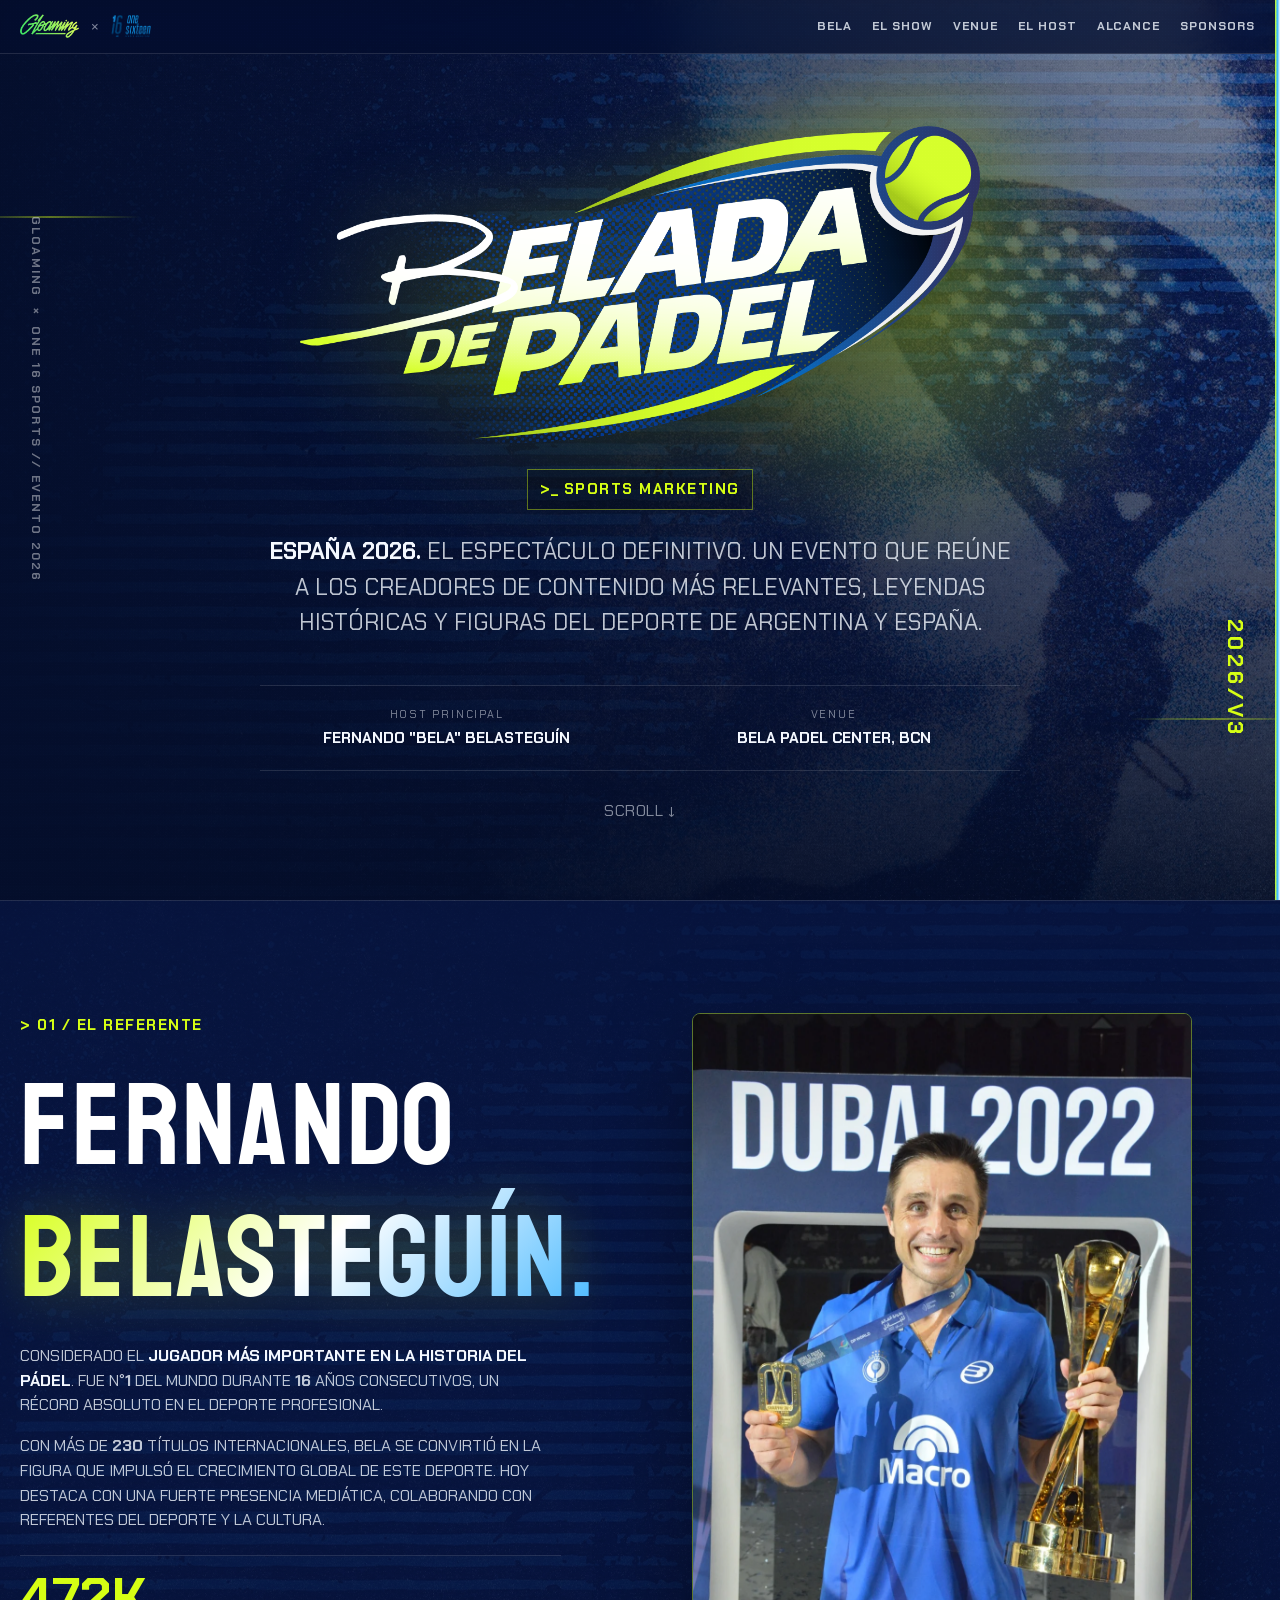
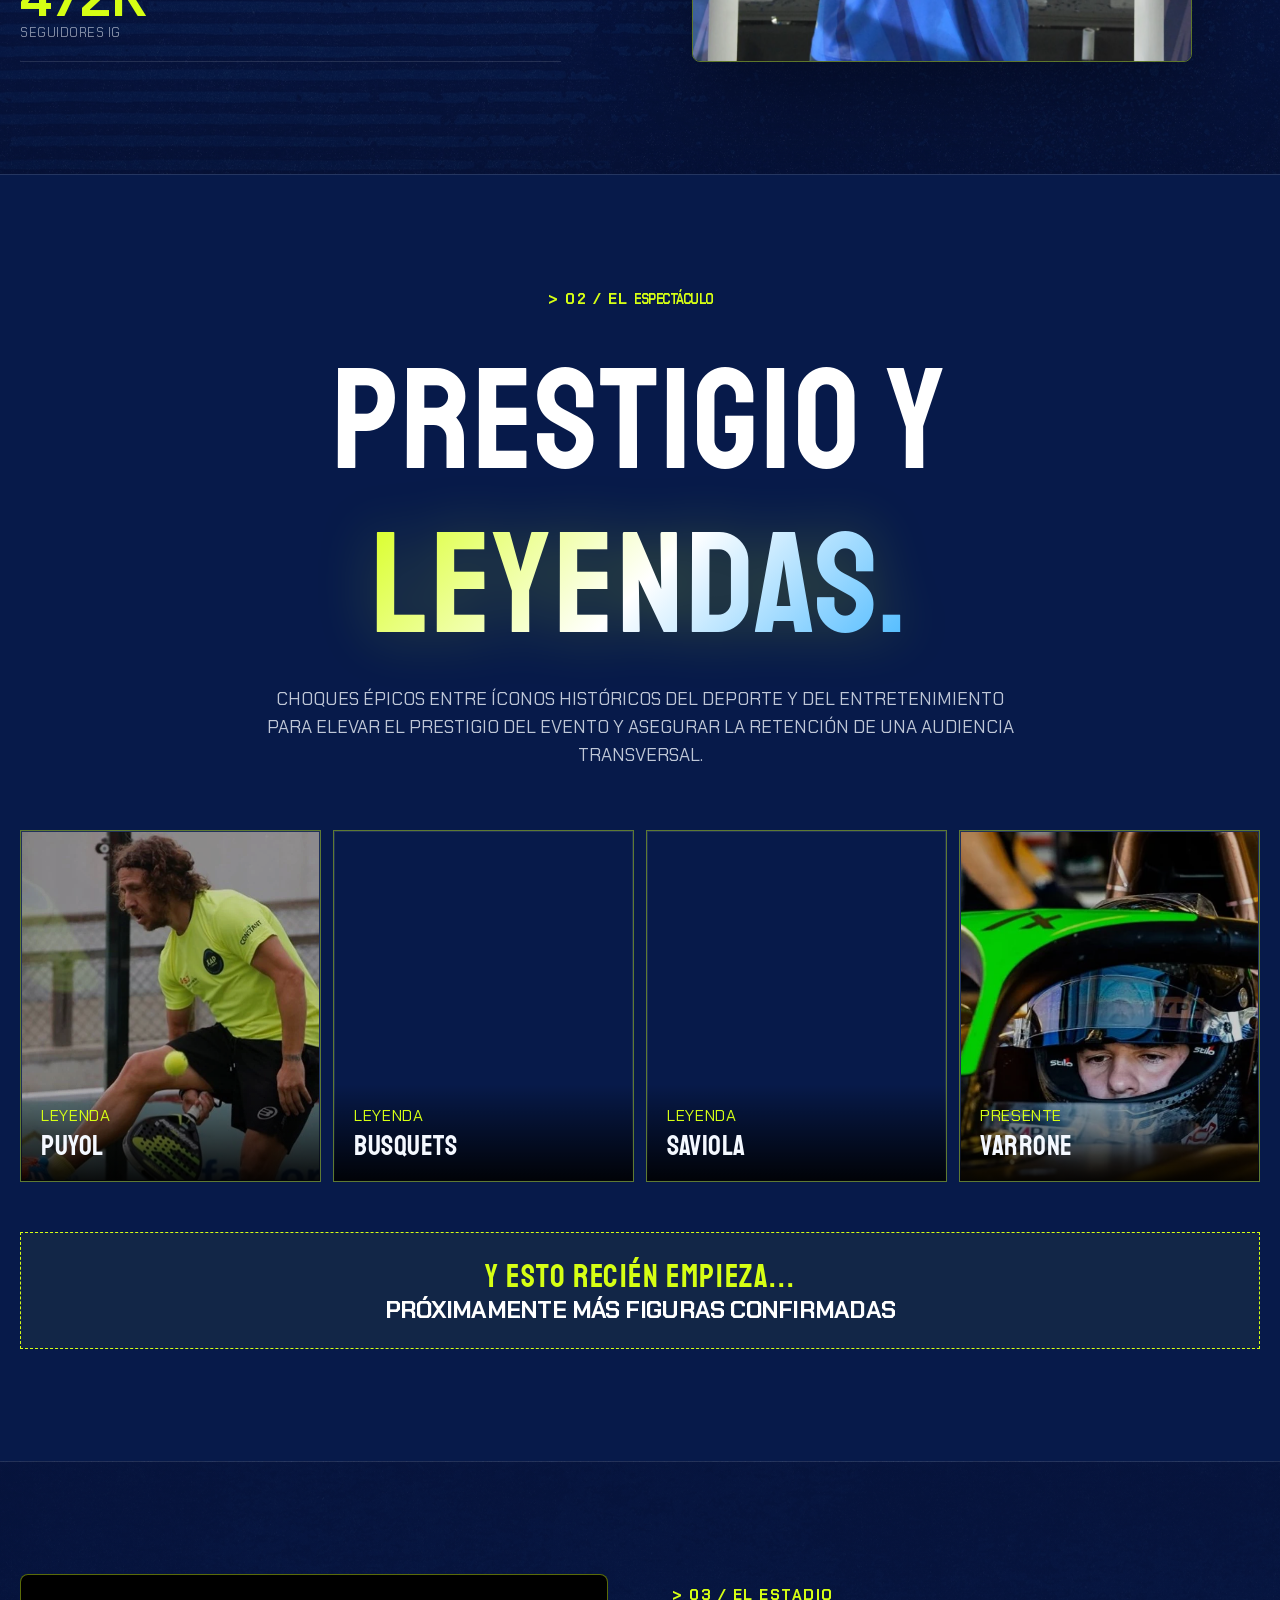
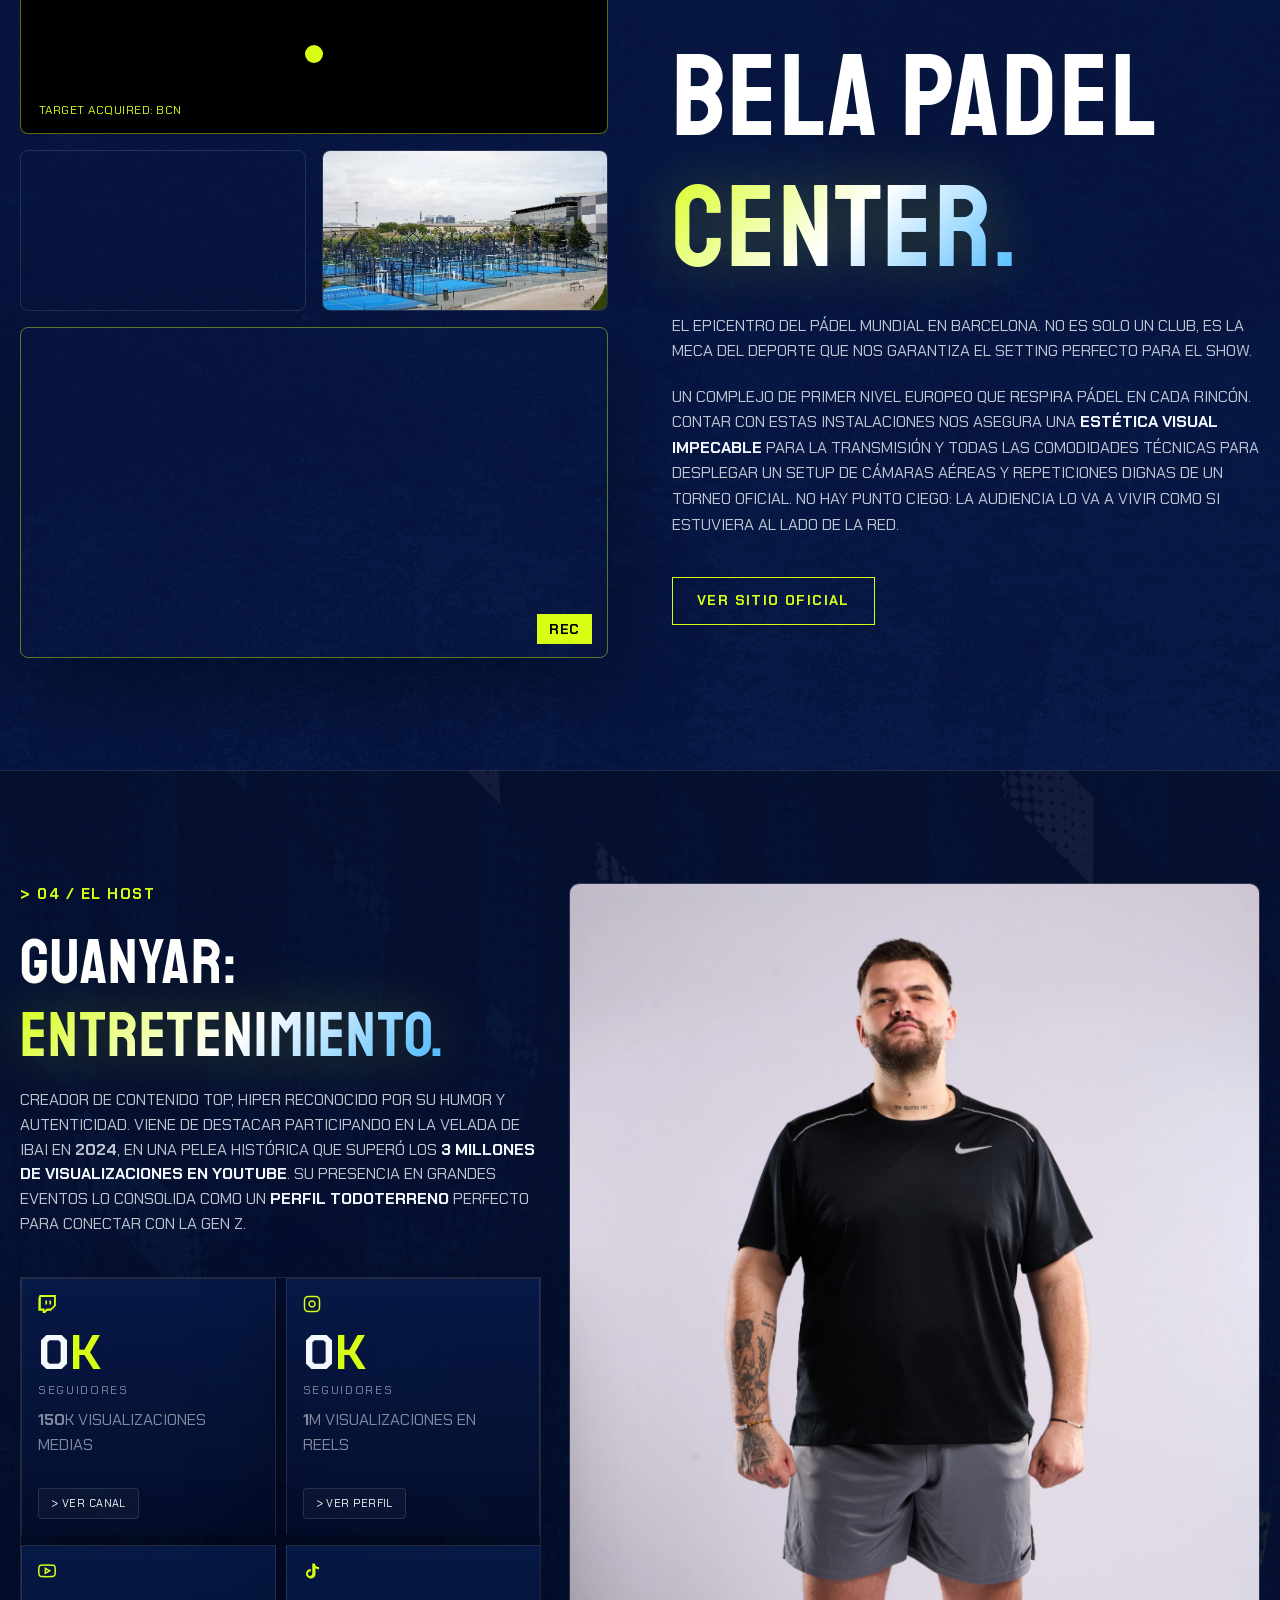
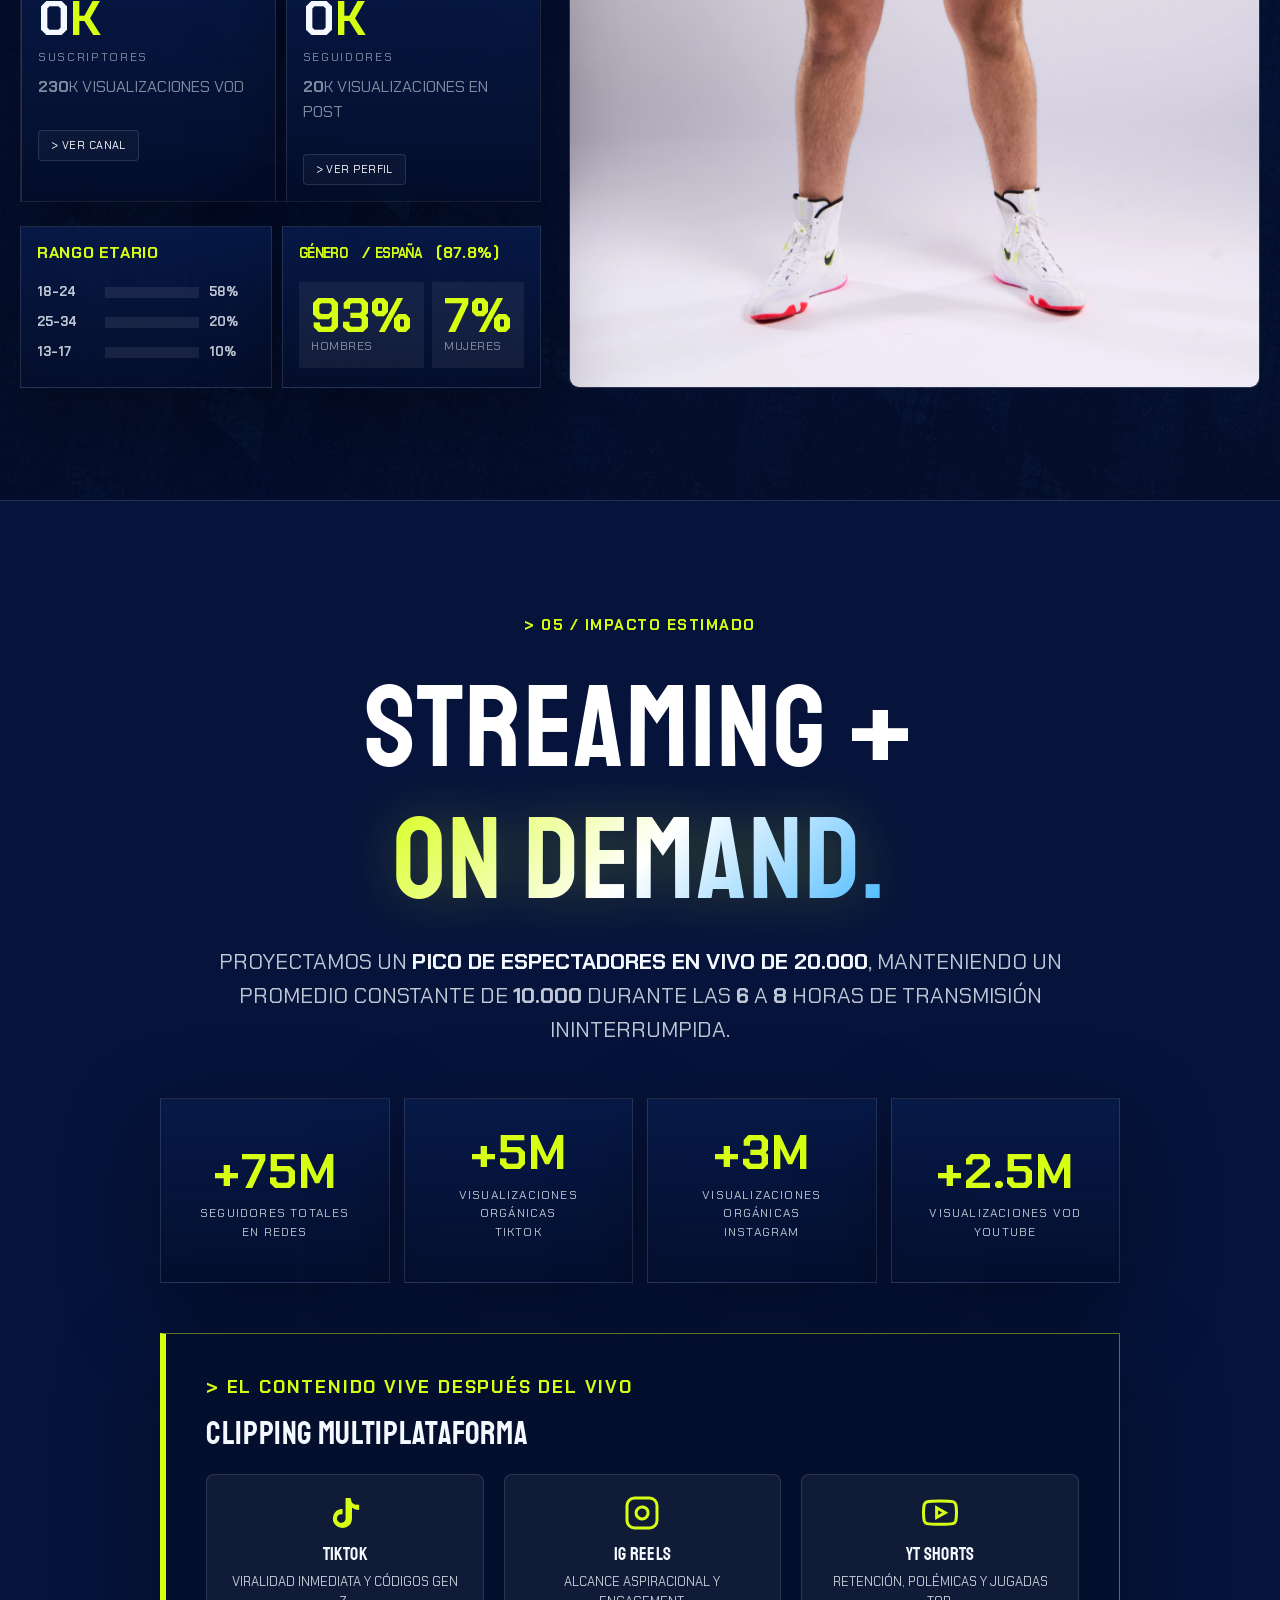
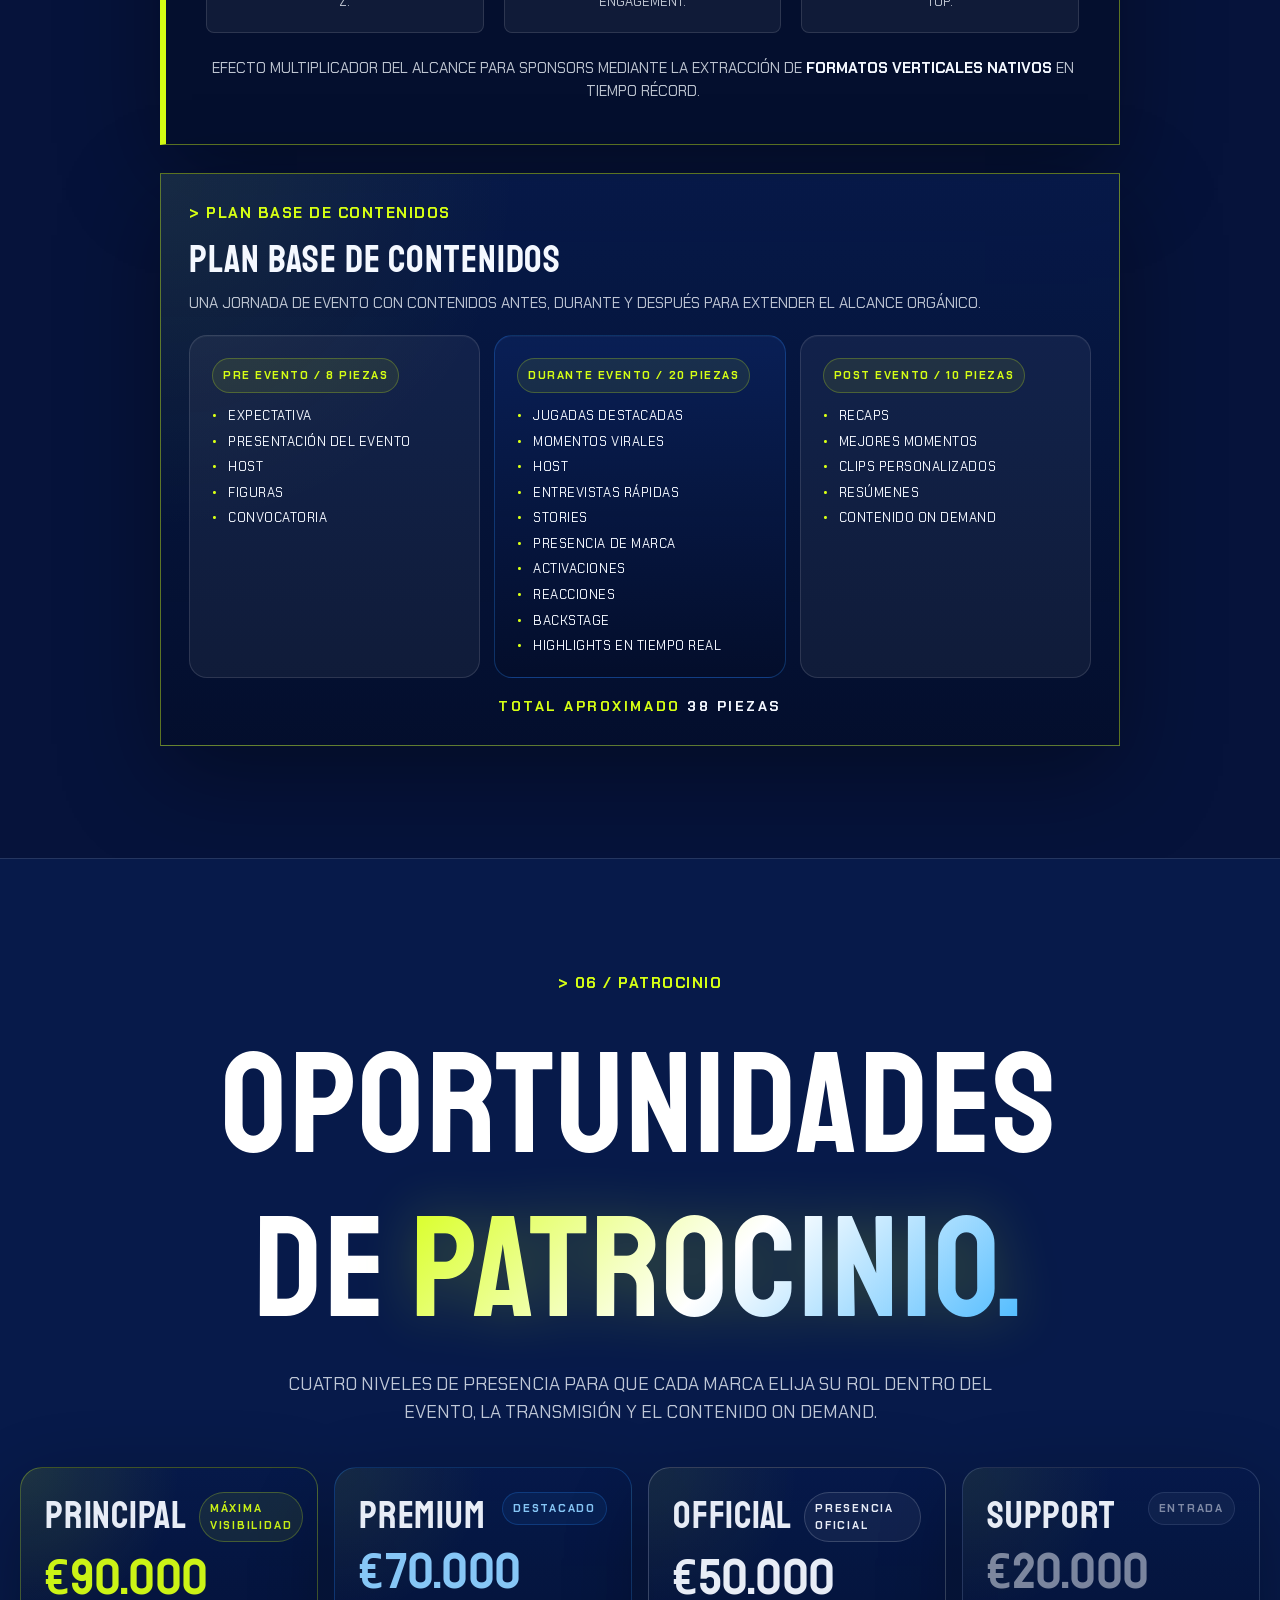
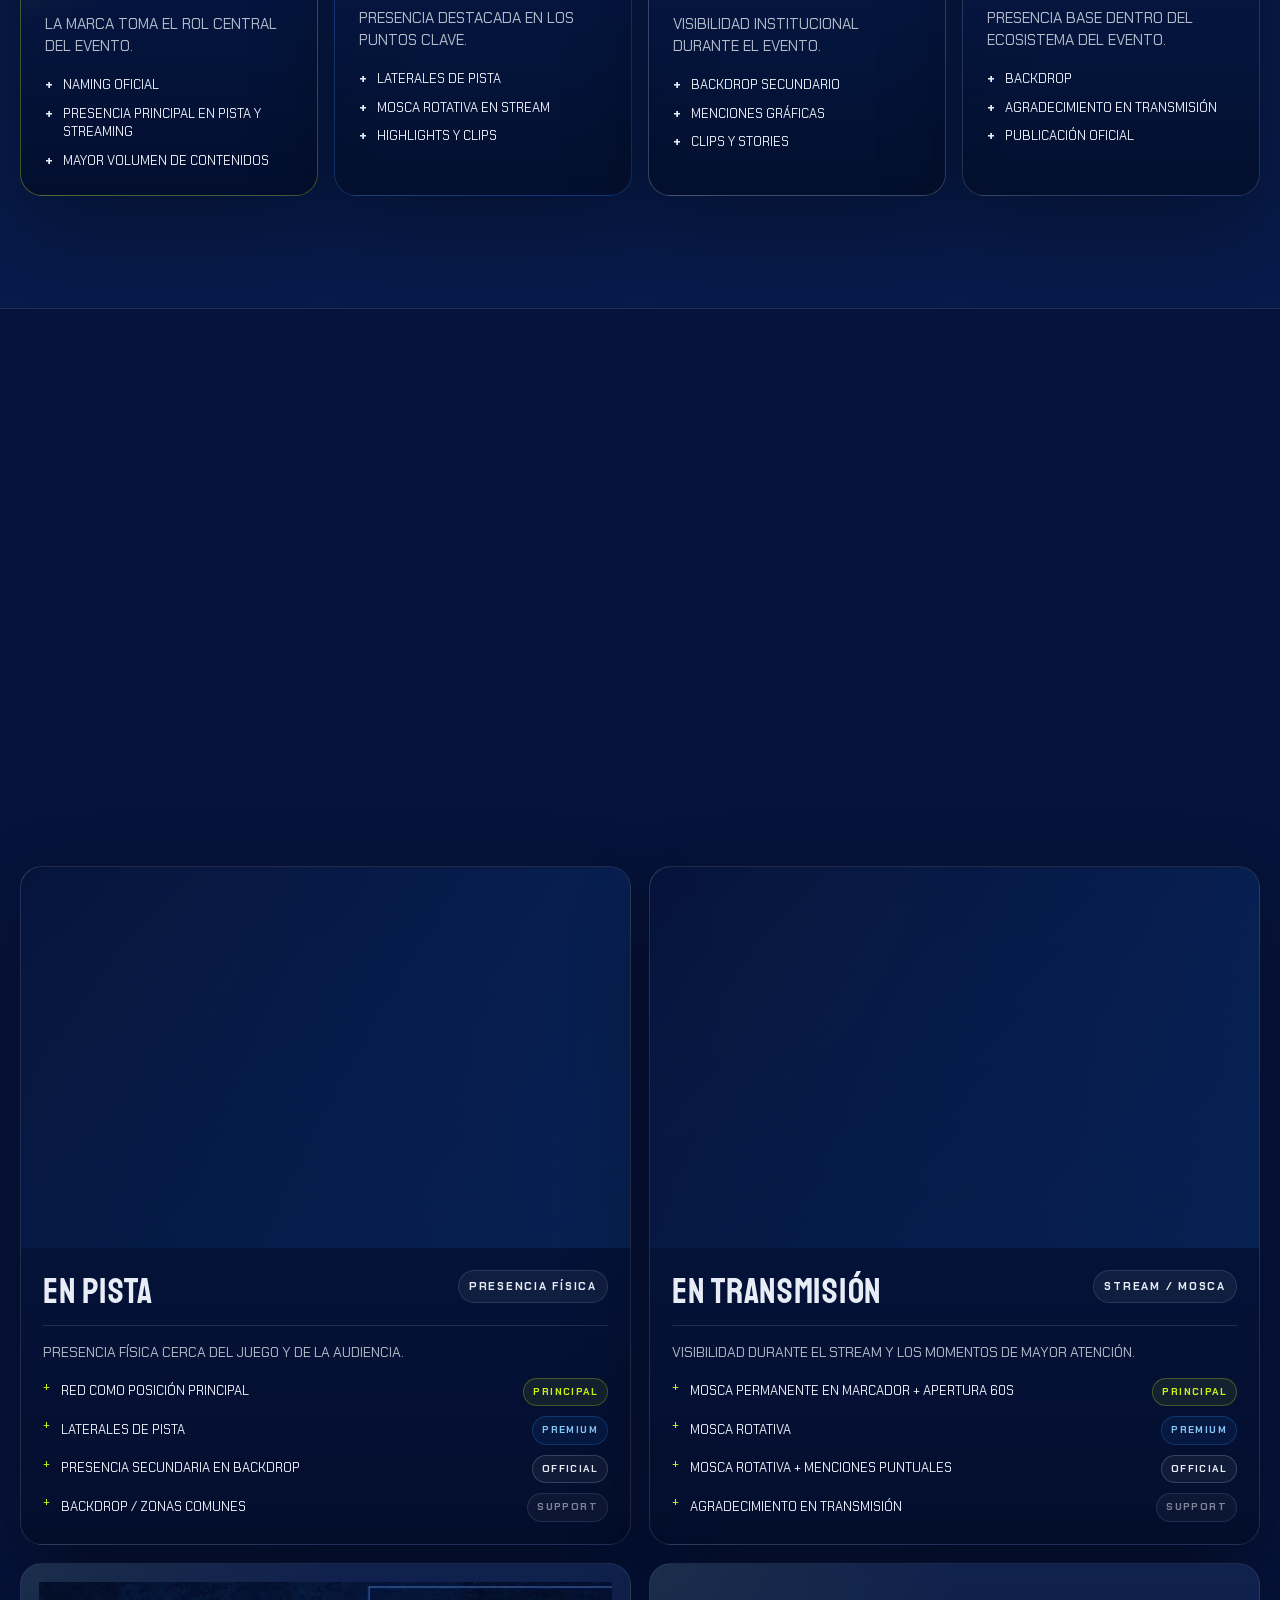
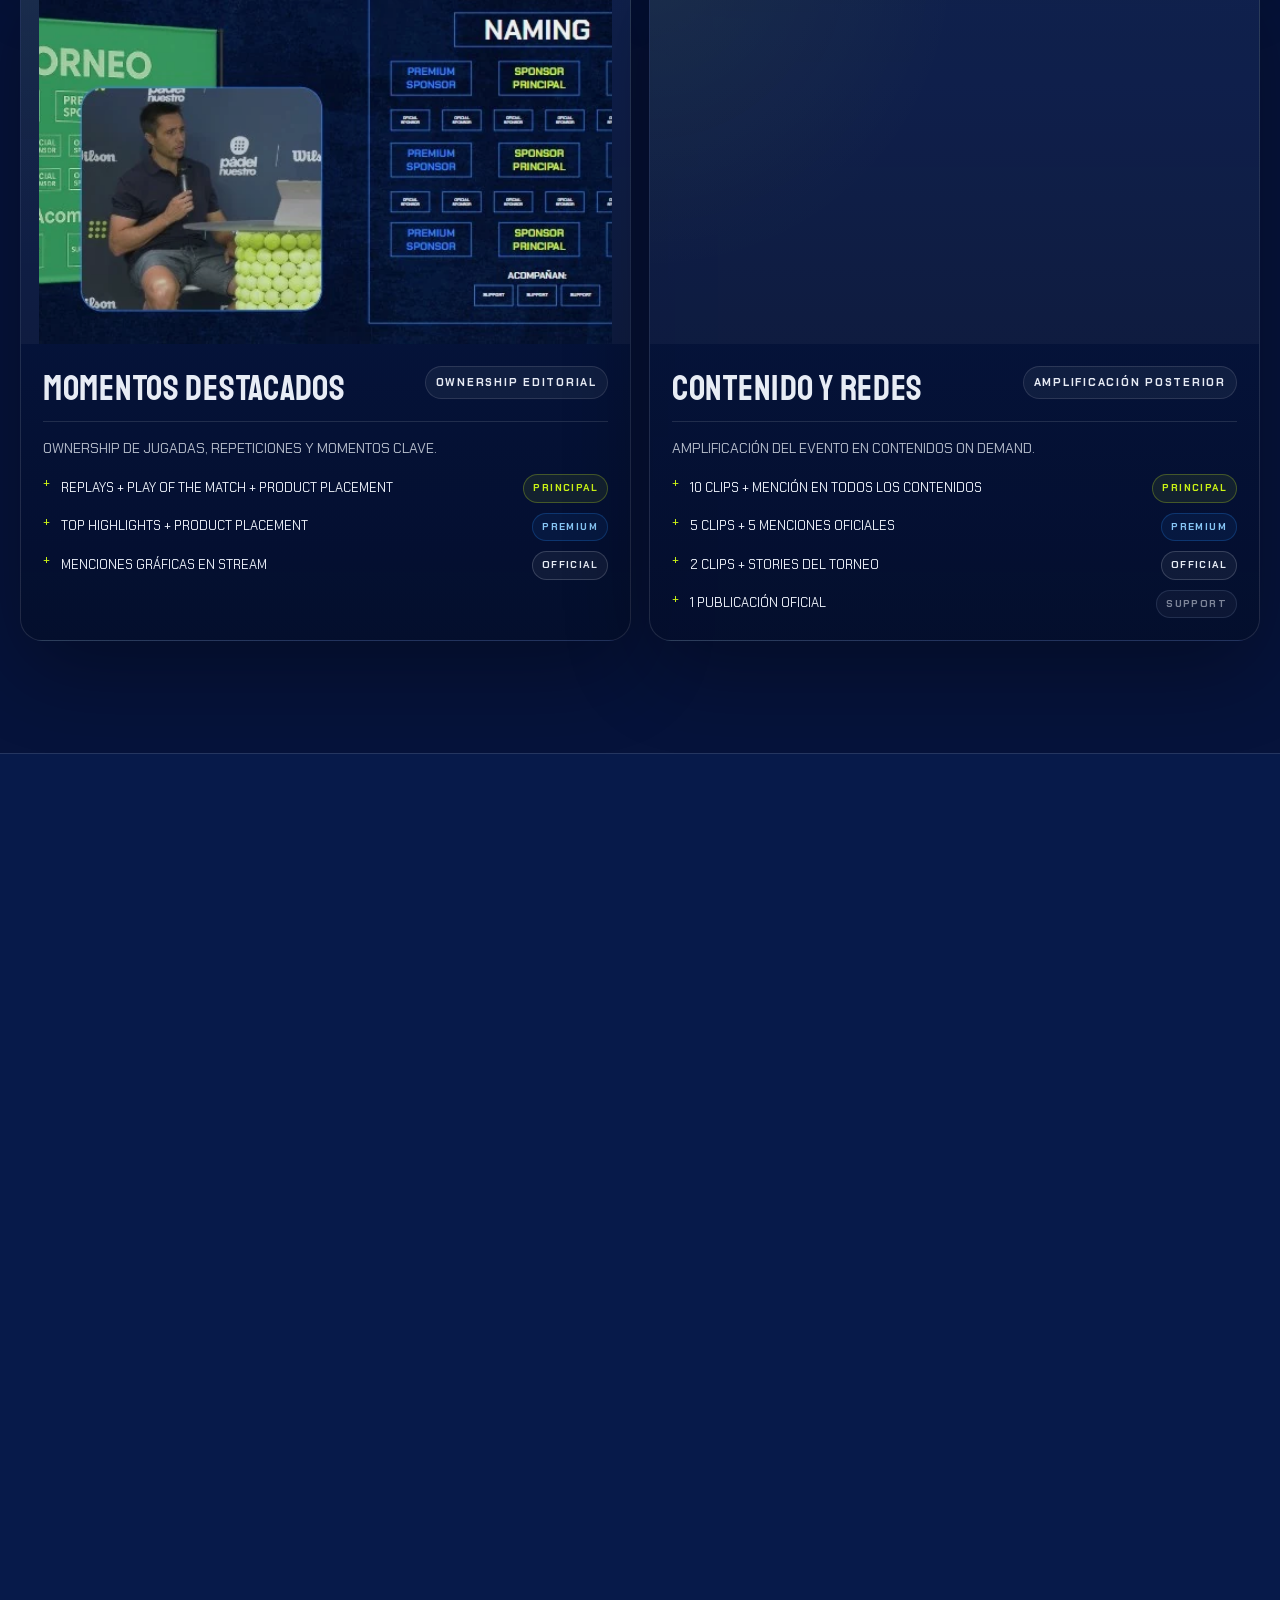
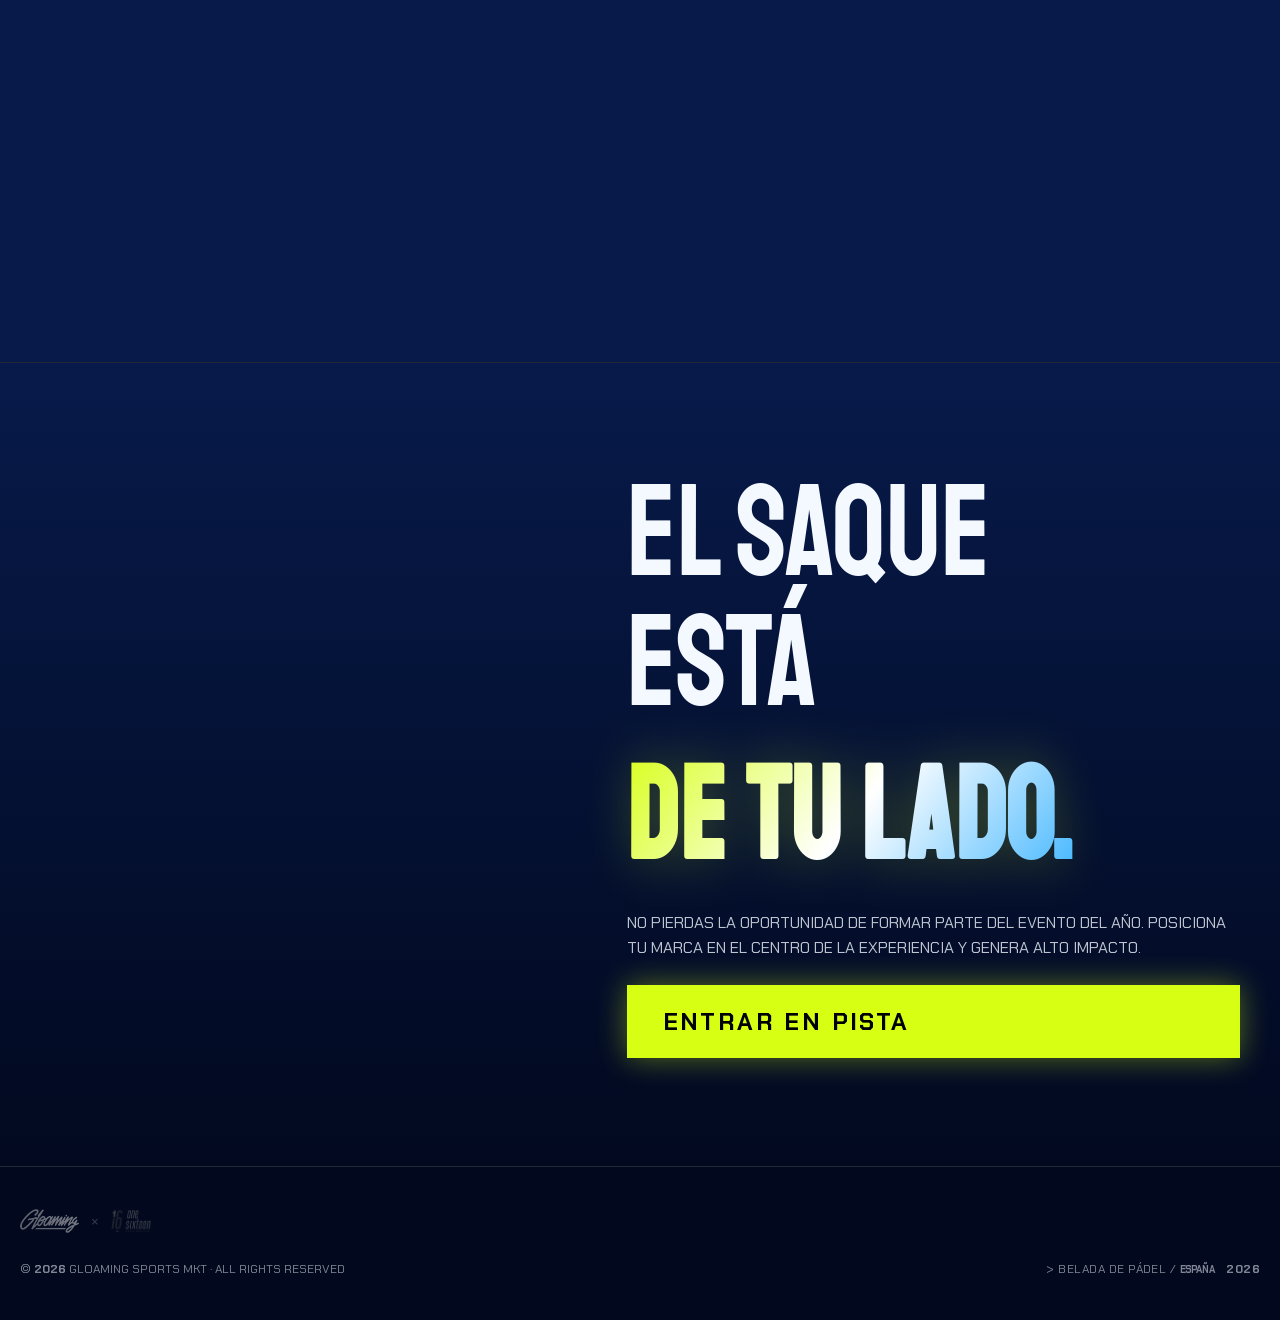
==== commit ab9a9478: "Fix Belada content layout and mobile carousel" ====
--- a/Presentaciones/belada-padel/index.html
+++ b/Presentaciones/belada-padel/index.html
@@ -6,6 +6,11 @@
   <title>Belada de Pádel España 2026 · Propuesta Gloaming</title>
   <meta name="description" content="Propuesta comercial para Belada de Pádel España 2026. Fernando Belasteguín y creadores de contenido.">
   <link rel="stylesheet" href="styles.css">
+  <link rel="icon" type="image/x-icon" href="assets/favicon/favicon.ico">
+  <link rel="icon" type="image/png" sizes="16x16" href="assets/favicon/favicon-16.png">
+  <link rel="icon" type="image/png" sizes="32x32" href="assets/favicon/favicon-32.png">
+  <link rel="icon" type="image/png" sizes="192x192" href="assets/favicon/favicon-192.png">
+  <link rel="apple-touch-icon" sizes="180x180" href="assets/favicon/apple-touch-icon.png">
   <style>
     /* Animación exclusiva para el radar del mapa */
     @keyframes pingMap {
@@ -128,7 +133,7 @@
             </div>
           </div>
           <div class="col-visual reveal" data-delay="200" style="display: flex; justify-content: center;">
-            <img src="assets/images/foto-bela.webp" alt="Fernando Belasteguín" class="idea-hero-img" style="aspect-ratio: 4/5; object-fit: cover; width: 100%; max-width: 500px; border-radius: 8px;">
+            <img src="assets/images/foto-bela.webp" alt="Fernando Belasteguín" class="idea-hero-img" loading="lazy" decoding="async" style="aspect-ratio: 4/5; object-fit: cover; width: 100%; max-width: 500px; border-radius: 8px;">
           </div>
         </div>
       </div>
@@ -148,7 +153,7 @@
         <div class="creator-strip reveal" data-delay="200" style="margin-top: 60px;">
           <!-- PUYOL -->
           <div style="position: relative; overflow: hidden; border: 1px solid var(--border-strong);">
-            <img src="assets/images/leyenda-puyol.webp" alt="Puyol" style="width: 100%; height: 350px; object-fit: cover; filter: brightness(0.8);">
+            <img src="assets/images/leyenda-puyol.webp" alt="Puyol" loading="lazy" decoding="async" style="width: 100%; height: 350px; object-fit: cover; filter: brightness(0.8);">
             <div style="position: absolute; bottom: 0; left: 0; width: 100%; padding: 20px; background: linear-gradient(to top, rgba(0,0,0,0.9), transparent);">
               <span class="pixel" style="color: var(--lime);">LEYENDA</span>
               <h4 style="margin: 0; font-size: 28px;">PUYOL</h4>
@@ -156,7 +161,7 @@
           </div>
           <!-- BUSQUETS -->
           <div style="position: relative; overflow: hidden; border: 1px solid var(--border-strong);">
-            <img src="assets/images/leyenda-busquets.webp" alt="Busquets" style="width: 100%; height: 350px; object-fit: cover; filter: brightness(0.8);">
+            <img src="assets/images/leyenda-busquets.webp" alt="Busquets" loading="lazy" decoding="async" style="width: 100%; height: 350px; object-fit: cover; filter: brightness(0.8);">
             <div style="position: absolute; bottom: 0; left: 0; width: 100%; padding: 20px; background: linear-gradient(to top, rgba(0,0,0,0.9), transparent);">
               <span class="pixel" style="color: var(--lime);">LEYENDA</span>
               <h4 style="margin: 0; font-size: 28px;">BUSQUETS</h4>
@@ -164,7 +169,7 @@
           </div>
           <!-- SAVIOLA -->
           <div style="position: relative; overflow: hidden; border: 1px solid var(--border-strong);">
-            <img src="assets/images/leyenda-saviola.webp" alt="Saviola" style="width: 100%; height: 350px; object-fit: cover; filter: brightness(0.8);">
+            <img src="assets/images/leyenda-saviola.webp" alt="Saviola" loading="lazy" decoding="async" style="width: 100%; height: 350px; object-fit: cover; filter: brightness(0.8);">
             <div style="position: absolute; bottom: 0; left: 0; width: 100%; padding: 20px; background: linear-gradient(to top, rgba(0,0,0,0.9), transparent);">
               <span class="pixel" style="color: var(--lime);">LEYENDA</span>
               <h4 style="margin: 0; font-size: 28px;">SAVIOLA</h4>
@@ -172,7 +177,7 @@
           </div>
           <!-- VARRONE -->
           <div style="position: relative; overflow: hidden; border: 1px solid var(--border-strong);">
-            <img src="assets/images/leyenda-varrone.webp" alt="Nico Varrone" style="width: 100%; height: 350px; object-fit: cover; filter: brightness(0.8);">
+            <img src="assets/images/leyenda-varrone.webp" alt="Nico Varrone" loading="lazy" decoding="async" style="width: 100%; height: 350px; object-fit: cover; filter: brightness(0.8);">
             <div style="position: absolute; bottom: 0; left: 0; width: 100%; padding: 20px; background: linear-gradient(to top, rgba(0,0,0,0.9), transparent);">
               <span class="pixel" style="color: var(--lime);">PRESENTE</span>
               <h4 style="margin: 0; font-size: 28px;">VARRONE</h4>
@@ -198,12 +203,12 @@
             <div style="display: grid; grid-template-columns: 1fr 1fr; gap: 16px;">
               <!-- MAPA ANIMADO -->
               <div style="grid-column: span 2; position: relative; height: 160px; border: 1px solid var(--border-strong); overflow: hidden; background: #000; border-radius: 8px;">
-                <img src="assets/images/mapa-bcn.webp" alt="Mapa Barcelona" style="width: 100%; height: 100%; object-fit: cover; opacity: 0.5;">
+                <img src="assets/images/mapa-bcn.webp" alt="Mapa Barcelona" loading="lazy" decoding="async" style="width: 100%; height: 100%; object-fit: cover; opacity: 0.5;">
                 <div style="position: absolute; top: 50%; left: 50%; width: 18px; height: 18px; background: var(--lime); border-radius: 50%; transform: translate(-50%, -50%); animation: pingMap 1.5s infinite;"></div>
                 <span class="pixel" style="position: absolute; bottom: 10px; left: 10px; color: var(--lime); font-size: 12px; background: rgba(0,0,0,0.6); padding: 4px 8px;">TARGET ACQUIRED: BCN</span>
               </div>
-              <img src="assets/images/venue-1.webp" alt="Venue 1" style="width: 100%; aspect-ratio: 16/9; object-fit: cover; border-radius: 8px; border: 1px solid var(--border);">
-              <img src="assets/images/venue-2.webp" alt="Venue 2" style="width: 100%; aspect-ratio: 16/9; object-fit: cover; border-radius: 8px; border: 1px solid var(--border);">
+              <img src="assets/images/venue-1.webp" alt="Venue 1" loading="lazy" decoding="async" style="width: 100%; aspect-ratio: 16/9; object-fit: cover; border-radius: 8px; border: 1px solid var(--border);">
+              <img src="assets/images/venue-2.webp" alt="Venue 2" loading="lazy" decoding="async" style="width: 100%; aspect-ratio: 16/9; object-fit: cover; border-radius: 8px; border: 1px solid var(--border);">
               <!-- VIDEO VENUE SIN RECORTES (Aspect ratio natural) -->
               <div style="grid-column: span 2; position: relative;">
                 <video src="assets/images/venue-video.mp4" autoplay loop muted playsinline style="width: 100%; aspect-ratio: 16/9; object-fit: cover; border-radius: 8px; border: 1px solid var(--border-strong); box-shadow: var(--shadow); display: block;"></video>
@@ -297,7 +302,7 @@
 
           <div class="col-visual reveal" data-delay="200">
             <div class="guanyar-single-visual">
-              <img src="assets/images/guanyar-1.webp" alt="Guanyar">
+            <img src="assets/images/guanyar-1.webp" alt="Guanyar" loading="lazy" decoding="async">
             </div>
           </div>
         </div>
@@ -372,6 +377,57 @@
           <p style="font-size: 15px; margin-top: 24px; margin-bottom: 0; text-align: center;">Efecto multiplicador del alcance para sponsors mediante la extracción de <strong>formatos verticales nativos</strong> en tiempo récord.</p>
         </div>
 
+        <div class="clipping-plan reveal" data-delay="460">
+          <div class="clipping-plan-head">
+            <span class="kicker pixel">&gt; PLAN BASE DE CONTENIDOS</span>
+            <h4 class="clipping-plan-title">PLAN BASE DE CONTENIDOS</h4>
+            <p class="clipping-plan-lead">UNA JORNADA DE EVENTO CON CONTENIDOS ANTES, DURANTE Y DESPUÉS PARA EXTENDER EL ALCANCE ORGÁNICO.</p>
+          </div>
+
+          <div class="clipping-plan-grid">
+            <article class="clipping-plan-card">
+              <span class="clipping-plan-pill">PRE EVENTO / 8 PIEZAS</span>
+              <ul class="clipping-plan-list">
+                <li>EXPECTATIVA</li>
+                <li>PRESENTACIÓN DEL EVENTO</li>
+                <li>HOST</li>
+                <li>FIGURAS</li>
+                <li>CONVOCATORIA</li>
+              </ul>
+            </article>
+
+            <article class="clipping-plan-card clipping-plan-card--live">
+              <span class="clipping-plan-pill">DURANTE EVENTO / 20 PIEZAS</span>
+              <ul class="clipping-plan-list">
+                <li>JUGADAS DESTACADAS</li>
+                <li>MOMENTOS VIRALES</li>
+                <li>HOST</li>
+                <li>ENTREVISTAS RÁPIDAS</li>
+                <li>STORIES</li>
+                <li>PRESENCIA DE MARCA</li>
+                <li>ACTIVACIONES</li>
+                <li>REACCIONES</li>
+                <li>BACKSTAGE</li>
+                <li>HIGHLIGHTS EN TIEMPO REAL</li>
+              </ul>
+            </article>
+
+            <article class="clipping-plan-card">
+              <span class="clipping-plan-pill">POST EVENTO / 10 PIEZAS</span>
+              <ul class="clipping-plan-list">
+                <li>RECAPS</li>
+                <li>MEJORES MOMENTOS</li>
+                <li>CLIPS PERSONALIZADOS</li>
+                <li>RESÚMENES</li>
+                <li>CONTENIDO ON DEMAND</li>
+              </ul>
+            </article>
+
+          </div>
+
+          <p class="clipping-plan-total">TOTAL APROXIMADO <strong>38 PIEZAS</strong></p>
+        </div>
+
       </div>
     </section>
 
@@ -392,7 +448,7 @@
                   <h3>PRINCIPAL</h3>
                   <span class="pkg-tag pkg-tag--lime">MÁXIMA VISIBILIDAD</span>
                 </div>
-                <div class="pkg-price">€150.000</div>
+                <div class="pkg-price">€90.000</div>
                 <p class="pkg-copy">LA MARCA TOMA EL ROL CENTRAL DEL EVENTO.</p>
               </div>
             </div>
@@ -410,7 +466,7 @@
                   <h3>PREMIUM</h3>
                   <span class="pkg-tag pkg-tag--blue">DESTACADO</span>
                 </div>
-                <div class="pkg-price">€90.000</div>
+                <div class="pkg-price">€70.000</div>
                 <p class="pkg-copy">PRESENCIA DESTACADA EN LOS PUNTOS CLAVE.</p>
               </div>
             </div>
@@ -472,7 +528,7 @@
         <div class="showcase activation-showcase reveal" data-delay="120">
           <article class="sc-card activation-card activation-card--showcase">
             <div class="sc-img activation-media">
-              <img src="assets/images/activacion-cancha.jpg" alt="En pista">
+              <img src="assets/images/activacion-cancha.jpg" alt="En pista" loading="lazy" decoding="async">
             </div>
             <div class="sc-body activation-body">
               <div class="act-cat-head">
@@ -491,7 +547,7 @@
 
           <article class="sc-card activation-card activation-card--showcase">
             <div class="sc-img activation-media">
-              <img src="assets/images/activacion-stream.jpg" alt="En transmisión">
+              <img src="assets/images/activacion-stream.jpg" alt="En transmisión" loading="lazy" decoding="async">
             </div>
             <div class="sc-body activation-body">
               <div class="act-cat-head">
@@ -548,6 +604,7 @@
               </ul>
             </div>
           </article>
+
         </div>
       </div>
     </section>
@@ -580,6 +637,13 @@
               <tr><td>CLIPS PERSONALIZADOS</td><td>10</td><td>5</td><td>2</td><td>—</td></tr>
               <tr><td>MENCIONES OFICIALES</td><td>TODOS LOS CONTENIDOS</td><td>5 CONTENIDOS</td><td>STORIES</td><td>1 PUBLICACIÓN</td></tr>
               <tr><td>PRODUCT PLACEMENT</td><td>INCLUIDO</td><td>INCLUIDO</td><td>—</td><td>—</td></tr>
+              <tr class="deliverables-row--reach">
+                <td>ALCANCE ORGÁNICO ESTIMADO</td>
+                <td><span class="deliverables-reach-value deliverables-reach-value--principal">2.2M - 3M IMPRESIONES</span></td>
+                <td><span class="deliverables-reach-value deliverables-reach-value--premium">500K - 750K IMPRESIONES</span></td>
+                <td><span class="deliverables-reach-value deliverables-reach-value--official">150K - 250K IMPRESIONES</span></td>
+                <td><span class="deliverables-reach-value deliverables-reach-value--support">40K - 70K IMPRESIONES</span></td>
+              </tr>
             </tbody>
           </table>
         </div>
@@ -591,7 +655,7 @@
         <div class="two-col-grid cta-final-layout">
           <!-- Espacio para el PNG flotante GIGANTE Y ADAPTADO -->
           <div class="col-visual cta-final-visual" style="text-align: center; position: relative; height: 100%;">
-             <img src="assets/images/pelota-flotante.webp" alt="Cierre Padel" style="object-fit: contain; animation: bounceLogo 4s ease-in-out infinite alternate; filter: drop-shadow(0 30px 50px rgba(214, 255, 20, 0.5));">
+             <img src="assets/images/pelota-flotante.webp" alt="Cierre Padel" loading="lazy" decoding="async" style="object-fit: contain; animation: bounceLogo 4s ease-in-out infinite alternate; filter: drop-shadow(0 30px 50px rgba(214, 255, 20, 0.5));">
           </div>
           <!-- Texto del CTA -->
           <div class="col-text cta-final-copy">
@@ -615,9 +679,9 @@
     <div class="container">
       <div class="footer-min-inner">
         <div class="footer-cobrand" style="display: flex; align-items: center; gap: 12px;">
-          <img src="assets/images/logo-gloaming.webp" alt="Gloaming" style="height: 24px; filter: grayscale(1) opacity(0.5);">
+          <img src="assets/images/logo-gloaming.webp" alt="Gloaming" loading="lazy" decoding="async" style="height: 24px; filter: grayscale(1) opacity(0.5);">
           <span style="color: rgba(255,255,255,0.2);">×</span>
-          <img src="assets/images/logo-one16.webp" alt="One 16 Sports" style="height: 24px; filter: grayscale(1) opacity(0.5);">
+          <img src="assets/images/logo-one16.webp" alt="One 16 Sports" loading="lazy" decoding="async" style="height: 24px; filter: grayscale(1) opacity(0.5);">
         </div>
       </div>
       <div class="footer-bottom">
--- a/Presentaciones/belada-padel/styles.css
+++ b/Presentaciones/belada-padel/styles.css
@@ -2236,3 +2236,284 @@
     min-height: 320px;
   }
 }
+
+/* ===== BELADA CONTENT UPDATES ===== */
+.clipping-plan {
+  margin-top: 28px;
+  padding: 28px;
+  border: 1px solid var(--border-strong);
+  background:
+    radial-gradient(circle at top left, rgba(214,255,20,.08), transparent 32%),
+    linear-gradient(180deg, rgba(7, 26, 74, .9), rgba(4, 14, 43, .88));
+  box-shadow: var(--shadow);
+}
+
+.clipping-plan-head {
+  display: grid;
+  gap: 12px;
+  margin-bottom: 20px;
+}
+
+.clipping-plan-title {
+  margin: 0;
+  color: var(--ice);
+  font-family: var(--font-display);
+  font-size: clamp(28px, 3vw, 44px);
+  line-height: .92;
+  letter-spacing: .03em;
+}
+
+.clipping-plan-lead {
+  margin: 0;
+  max-width: 920px;
+  color: var(--text-secondary);
+  font-size: 15px;
+  line-height: 1.55;
+}
+
+.clipping-plan-grid {
+  display: grid;
+  grid-template-columns: repeat(3, minmax(0, 1fr));
+  gap: 14px;
+  max-width: 1080px;
+  margin-inline: auto;
+}
+
+.clipping-plan-card {
+  min-height: 188px;
+  display: flex;
+  flex-direction: column;
+  gap: 14px;
+  padding: 22px;
+  border: 1px solid var(--border);
+  border-radius: 18px;
+  background: rgba(255,255,255,.05);
+  box-shadow: inset 0 1px 0 rgba(255,255,255,.04);
+}
+
+.clipping-plan-card p {
+  margin: 0;
+  color: var(--ice);
+  font-size: 14px;
+  line-height: 1.5;
+}
+
+.clipping-plan-list {
+  list-style: none;
+  display: grid;
+  gap: 8px;
+  margin: 0;
+}
+
+.clipping-plan-list li {
+  position: relative;
+  padding-left: 16px;
+  color: var(--ice);
+  font-size: 13px;
+  line-height: 1.35;
+  letter-spacing: .04em;
+}
+
+.clipping-plan-list li::before {
+  content: '•';
+  position: absolute;
+  left: 0;
+  top: 0;
+  color: var(--lime);
+}
+
+.clipping-plan-list--summary li {
+  font-size: 14px;
+  font-weight: 700;
+}
+
+.clipping-plan-pill {
+  display: inline-flex;
+  align-items: center;
+  width: fit-content;
+  padding: 8px 10px;
+  border-radius: 999px;
+  border: 1px solid rgba(214,255,20,.24);
+  background: rgba(214,255,20,.08);
+  color: var(--lime);
+  font-size: 11px;
+  font-weight: 700;
+  letter-spacing: .14em;
+}
+
+.clipping-plan-card--live {
+  border-color: rgba(42,145,255,.28);
+  background: linear-gradient(180deg, rgba(10, 32, 88, .9), rgba(4, 14, 43, .84));
+}
+
+.clipping-plan-total {
+  margin: 18px 0 0;
+  color: var(--lime);
+  text-align: center;
+  font-size: 14px;
+  font-weight: 800;
+  letter-spacing: .18em;
+}
+
+.clipping-plan-total strong {
+  color: var(--ice);
+}
+
+.deliverables-row--reach td {
+  background:
+    linear-gradient(180deg, rgba(214,255,20,.12), rgba(214,255,20,.04)),
+    rgba(214,255,20,.04);
+  border-top: 2px solid rgba(214,255,20,.44);
+}
+
+.deliverables-row--reach td:first-child {
+  color: var(--ice);
+  font-weight: 700;
+  letter-spacing: .05em;
+  font-size: 16px;
+}
+
+.deliverables-reach-value {
+  display: block;
+  min-height: 100%;
+  padding: 10px 12px;
+  border-radius: 12px;
+  border: 1px solid rgba(255,255,255,.12);
+  background: rgba(255,255,255,.04);
+  font-weight: 800;
+  font-size: 15px;
+  line-height: 1.3;
+  letter-spacing: .02em;
+}
+
+.deliverables-reach-value--principal { color: var(--lime); }
+.deliverables-reach-value--premium { color: #8ed0ff; }
+.deliverables-reach-value--official { color: var(--ice); }
+.deliverables-reach-value--support { color: var(--text-muted); }
+
+@media (max-width: 768px) {
+  .packages-grid,
+  .clipping-plan-grid {
+    display: flex;
+    flex-wrap: nowrap;
+    overflow-x: auto;
+    gap: 16px;
+    padding-bottom: 12px;
+    scroll-snap-type: x mandatory;
+    -webkit-overflow-scrolling: touch;
+  }
+
+  .packages-grid > *,
+  .clipping-plan-grid > * {
+    flex: 0 0 auto;
+    min-width: 82vw;
+    scroll-snap-align: start;
+  }
+
+  .clipping-plan,
+  .pkg-card,
+  .sc-body.activation-body {
+    padding: 20px;
+  }
+
+  .clipping-plan-card {
+    min-height: 170px;
+  }
+
+  .sc-card.activation-card {
+    border-radius: 18px;
+  }
+
+  .sc-img.activation-media {
+    aspect-ratio: 16 / 9;
+  }
+
+  .act-cat-head {
+    display: grid;
+    gap: 8px;
+  }
+
+  .act-list {
+    gap: 8px;
+  }
+
+  .deliverables-table-wrap {
+    overflow-x: auto;
+  }
+
+  .deliverables-table--compact {
+    min-width: 880px;
+  }
+
+  .deliverables-reach-value {
+    font-size: 13px;
+  }
+}
+
+@media (max-width: 520px) {
+  .clipping-plan-title {
+    font-size: clamp(24px, 9vw, 34px);
+  }
+
+  .clipping-plan-lead {
+    font-size: 14px;
+  }
+}
+
+@media (max-width: 768px) {
+  body::before {
+    background-attachment: scroll;
+  }
+
+  .hero-bg {
+    background-attachment: scroll;
+  }
+
+  .section {
+    scroll-margin-top: 96px;
+  }
+
+  .clipping-plan-grid {
+    display: flex;
+    flex-wrap: nowrap;
+    overflow-x: auto;
+    gap: 14px;
+    padding-bottom: 12px;
+    scroll-snap-type: x mandatory;
+    -webkit-overflow-scrolling: touch;
+  }
+
+  .clipping-plan-grid > * {
+    flex: 0 0 84vw;
+    width: 84vw;
+    max-width: 420px;
+    scroll-snap-align: start;
+  }
+
+  .clipping-plan-card {
+    min-height: 0;
+  }
+
+  .packages-grid,
+  .showcase.activation-showcase {
+    display: flex;
+    flex-wrap: nowrap;
+    overflow-x: auto;
+    gap: 16px;
+    padding-bottom: 12px;
+    scroll-snap-type: x mandatory;
+    -webkit-overflow-scrolling: touch;
+  }
+
+  .packages-grid > *,
+  .showcase.activation-showcase > * {
+    flex: 0 0 84vw;
+    width: 84vw;
+    max-width: 420px;
+    scroll-snap-align: start;
+  }
+
+  .deliverables-table-wrap {
+    overflow-x: auto;
+  }
+}
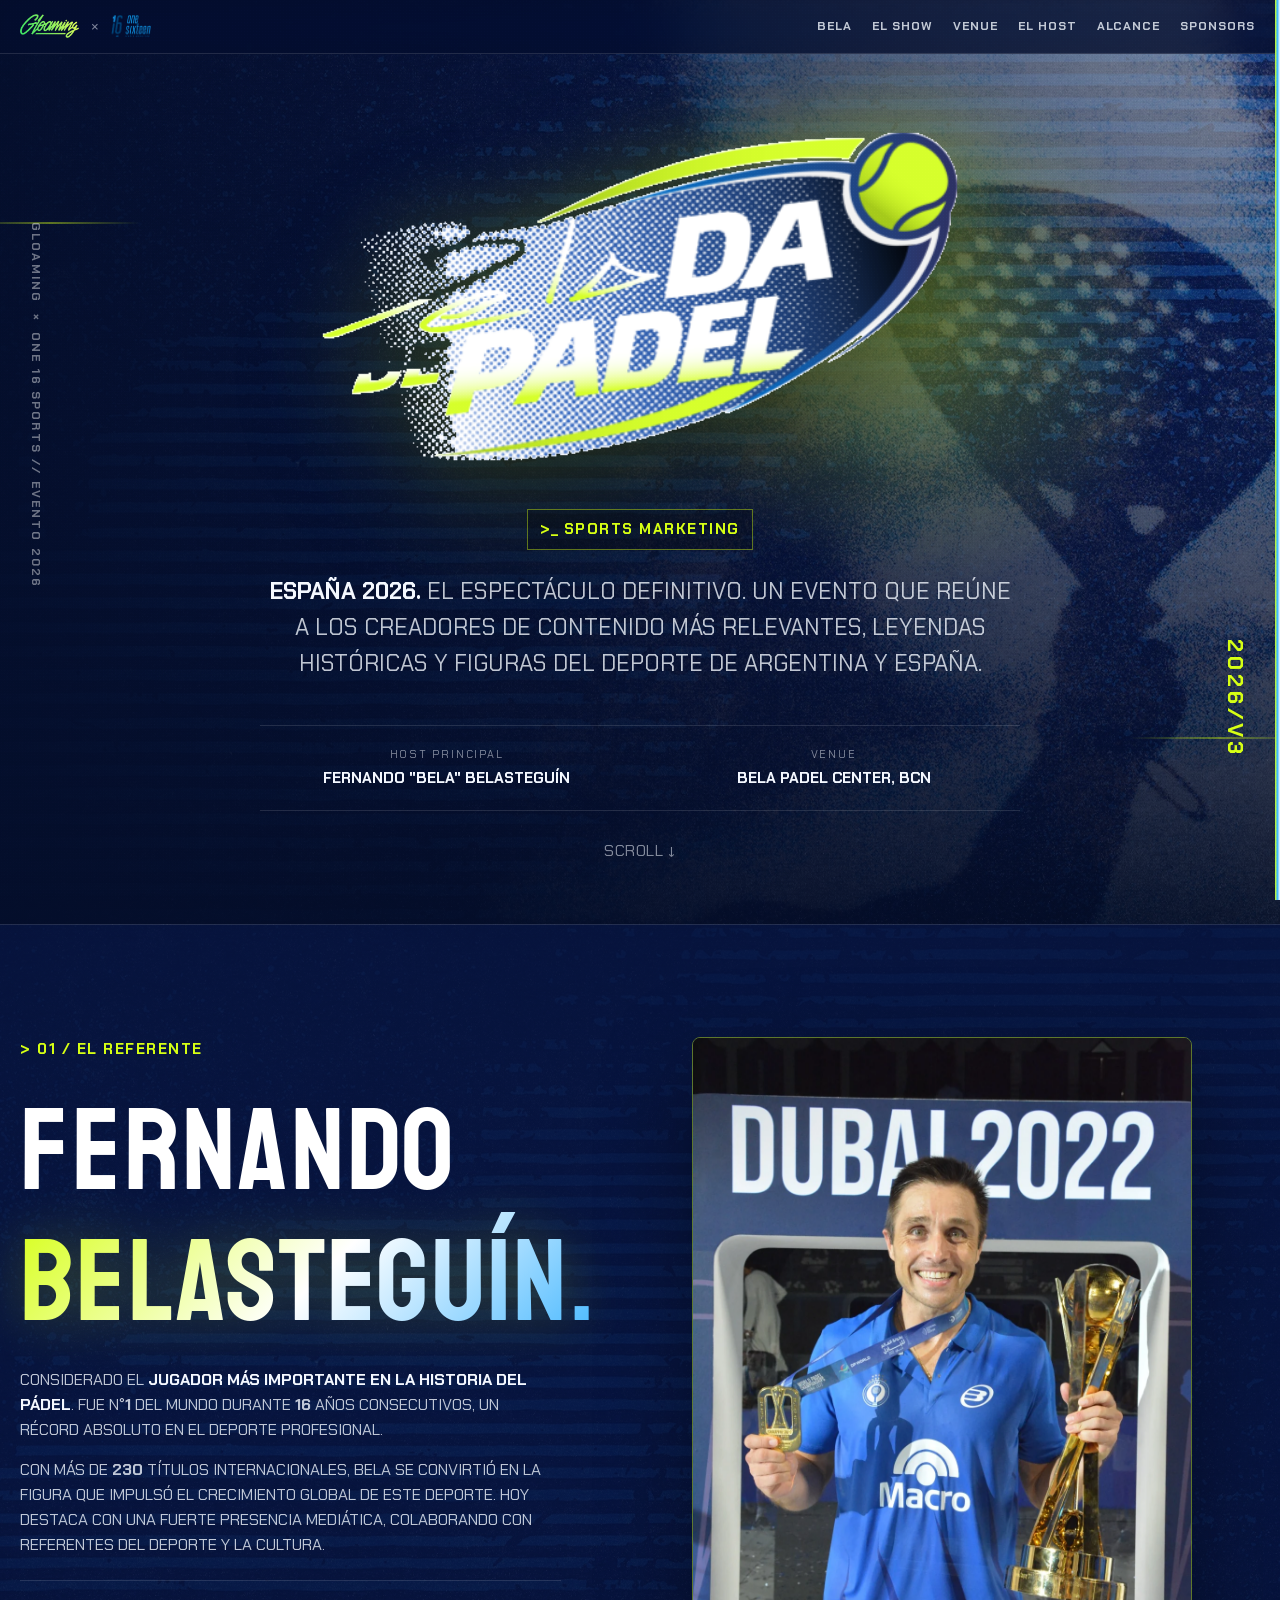
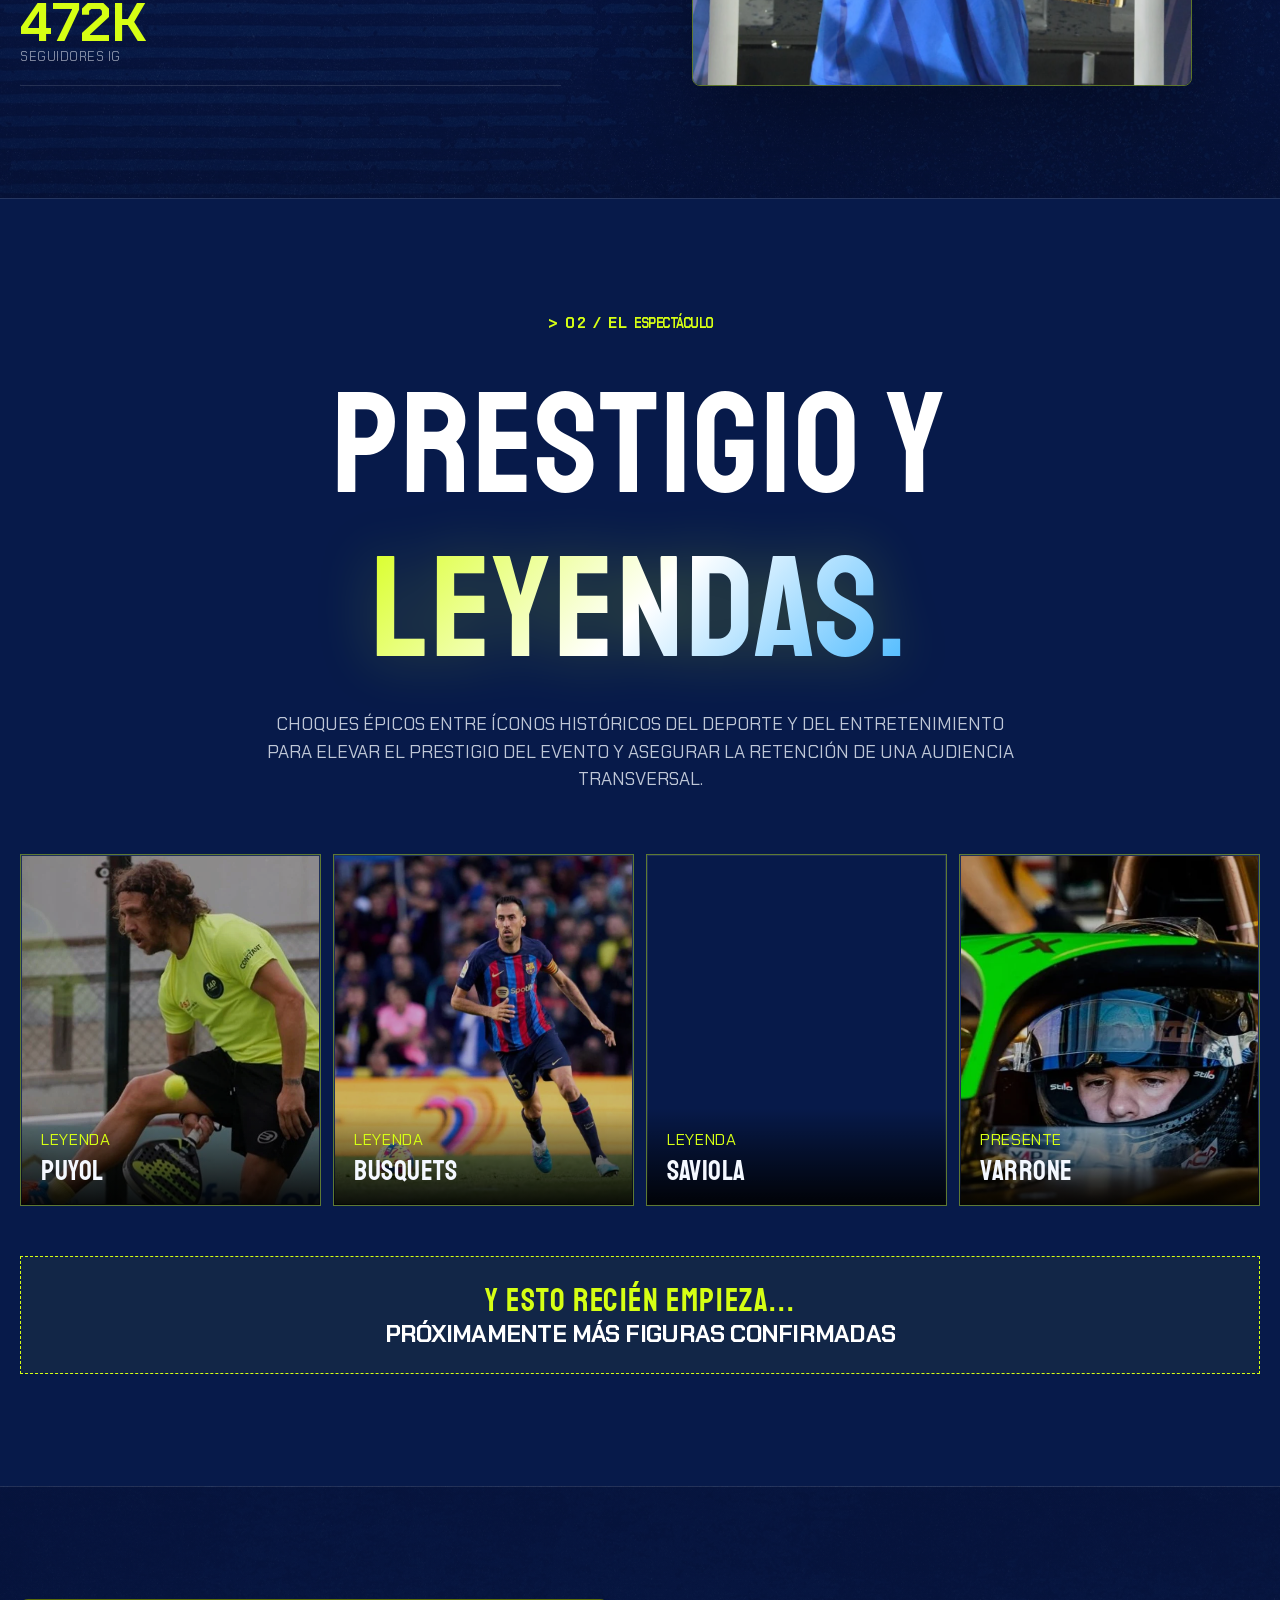
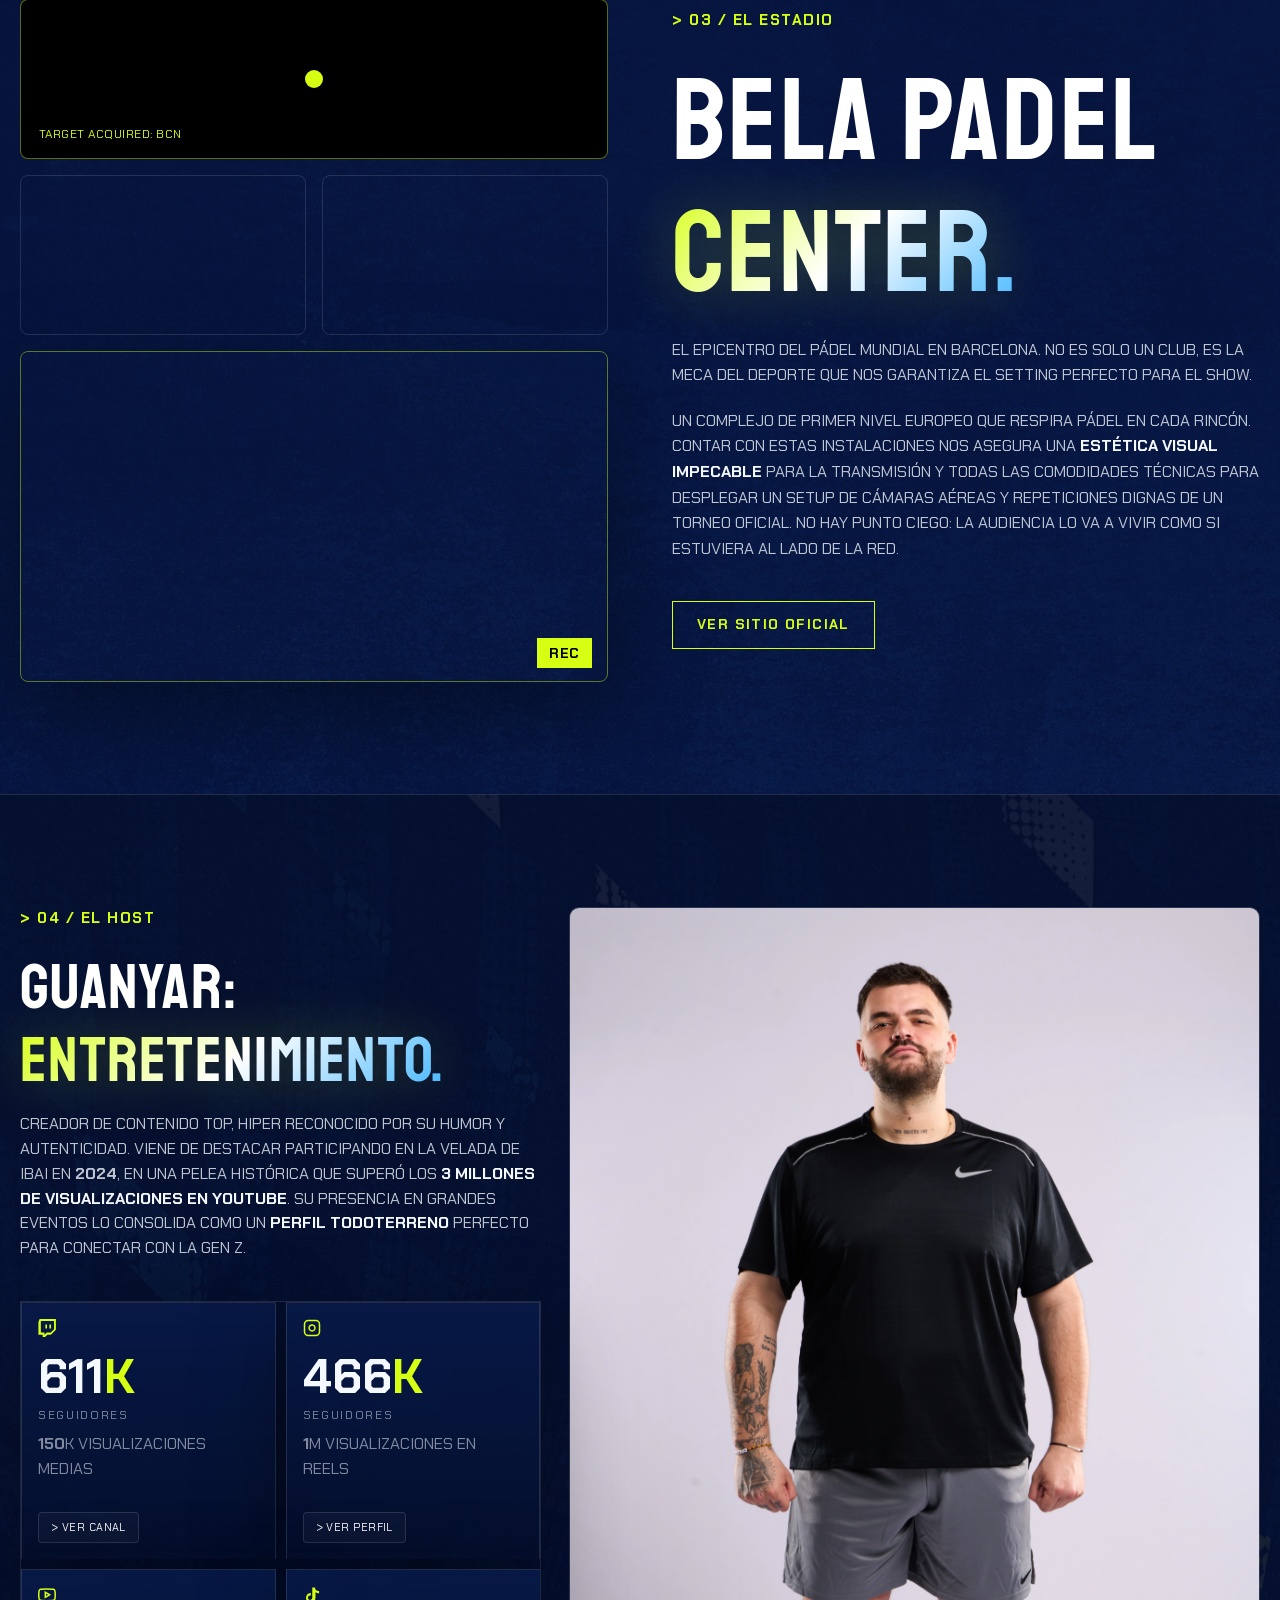
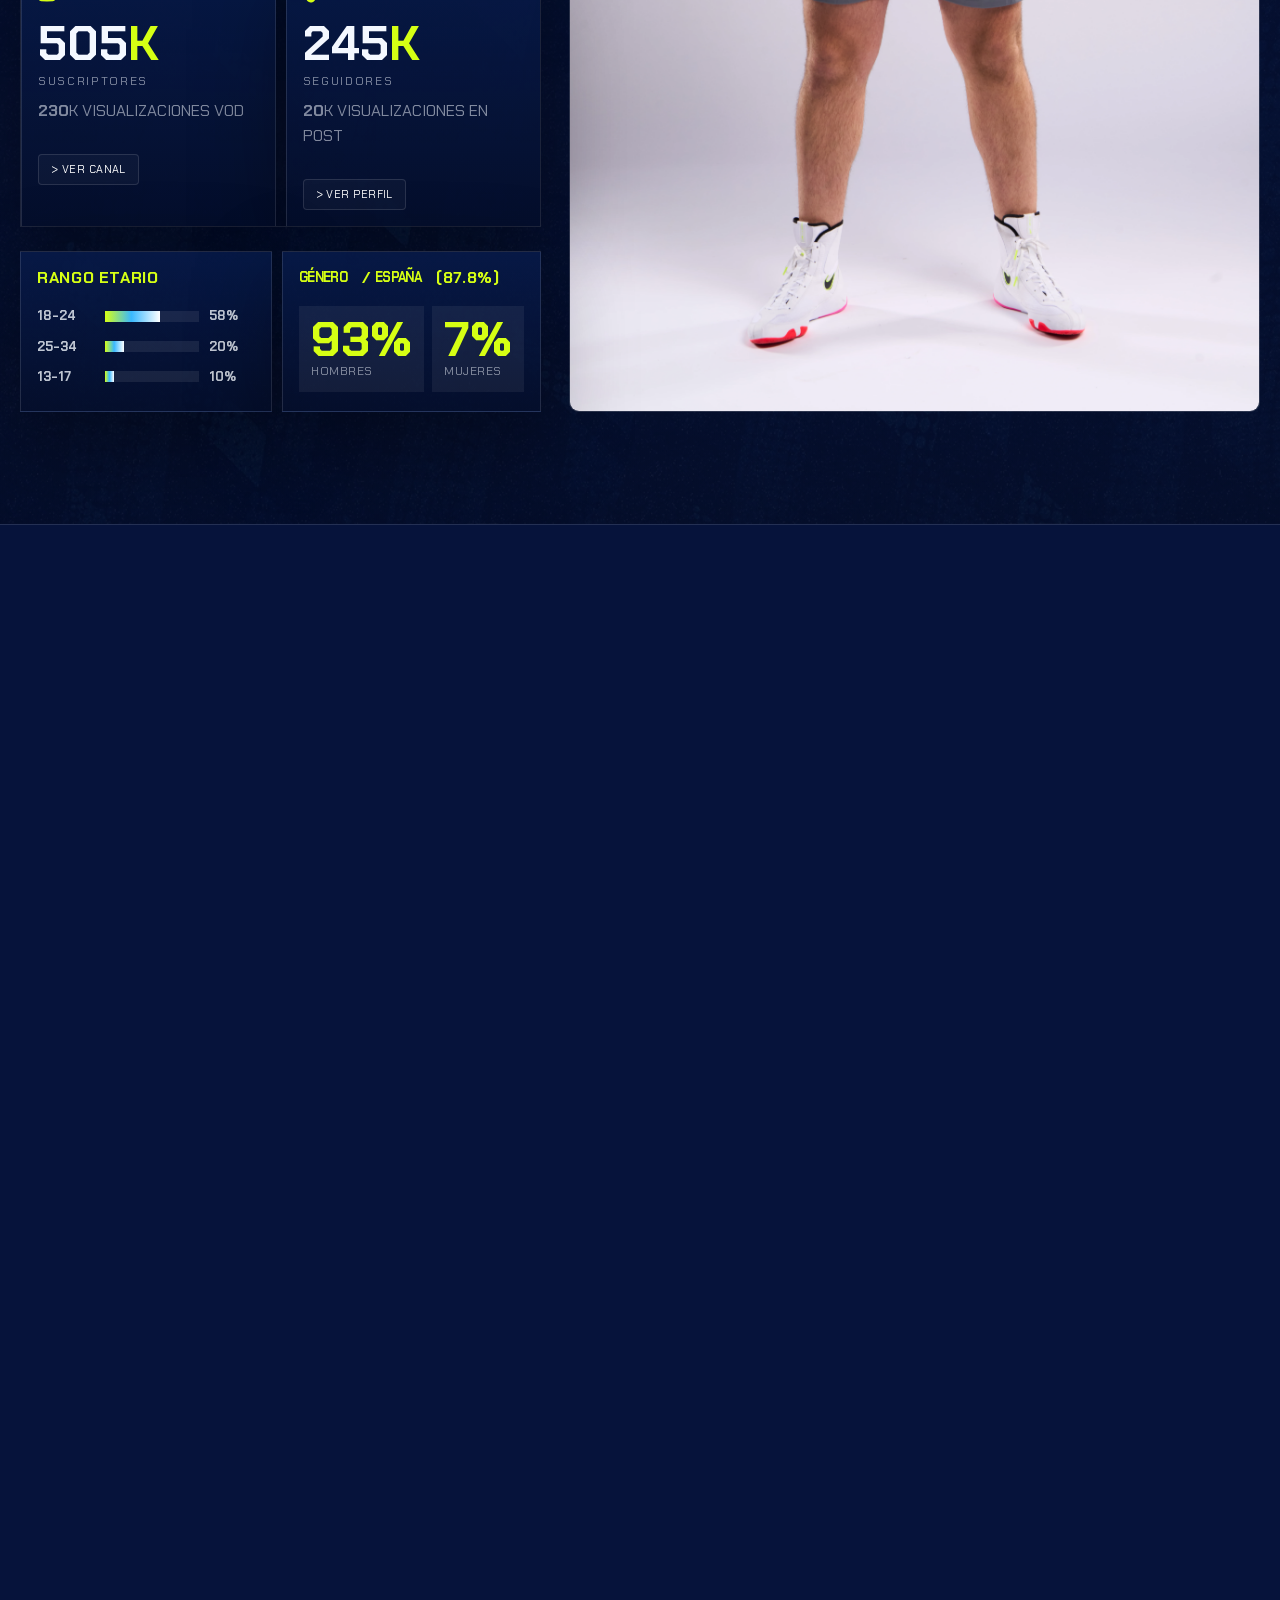
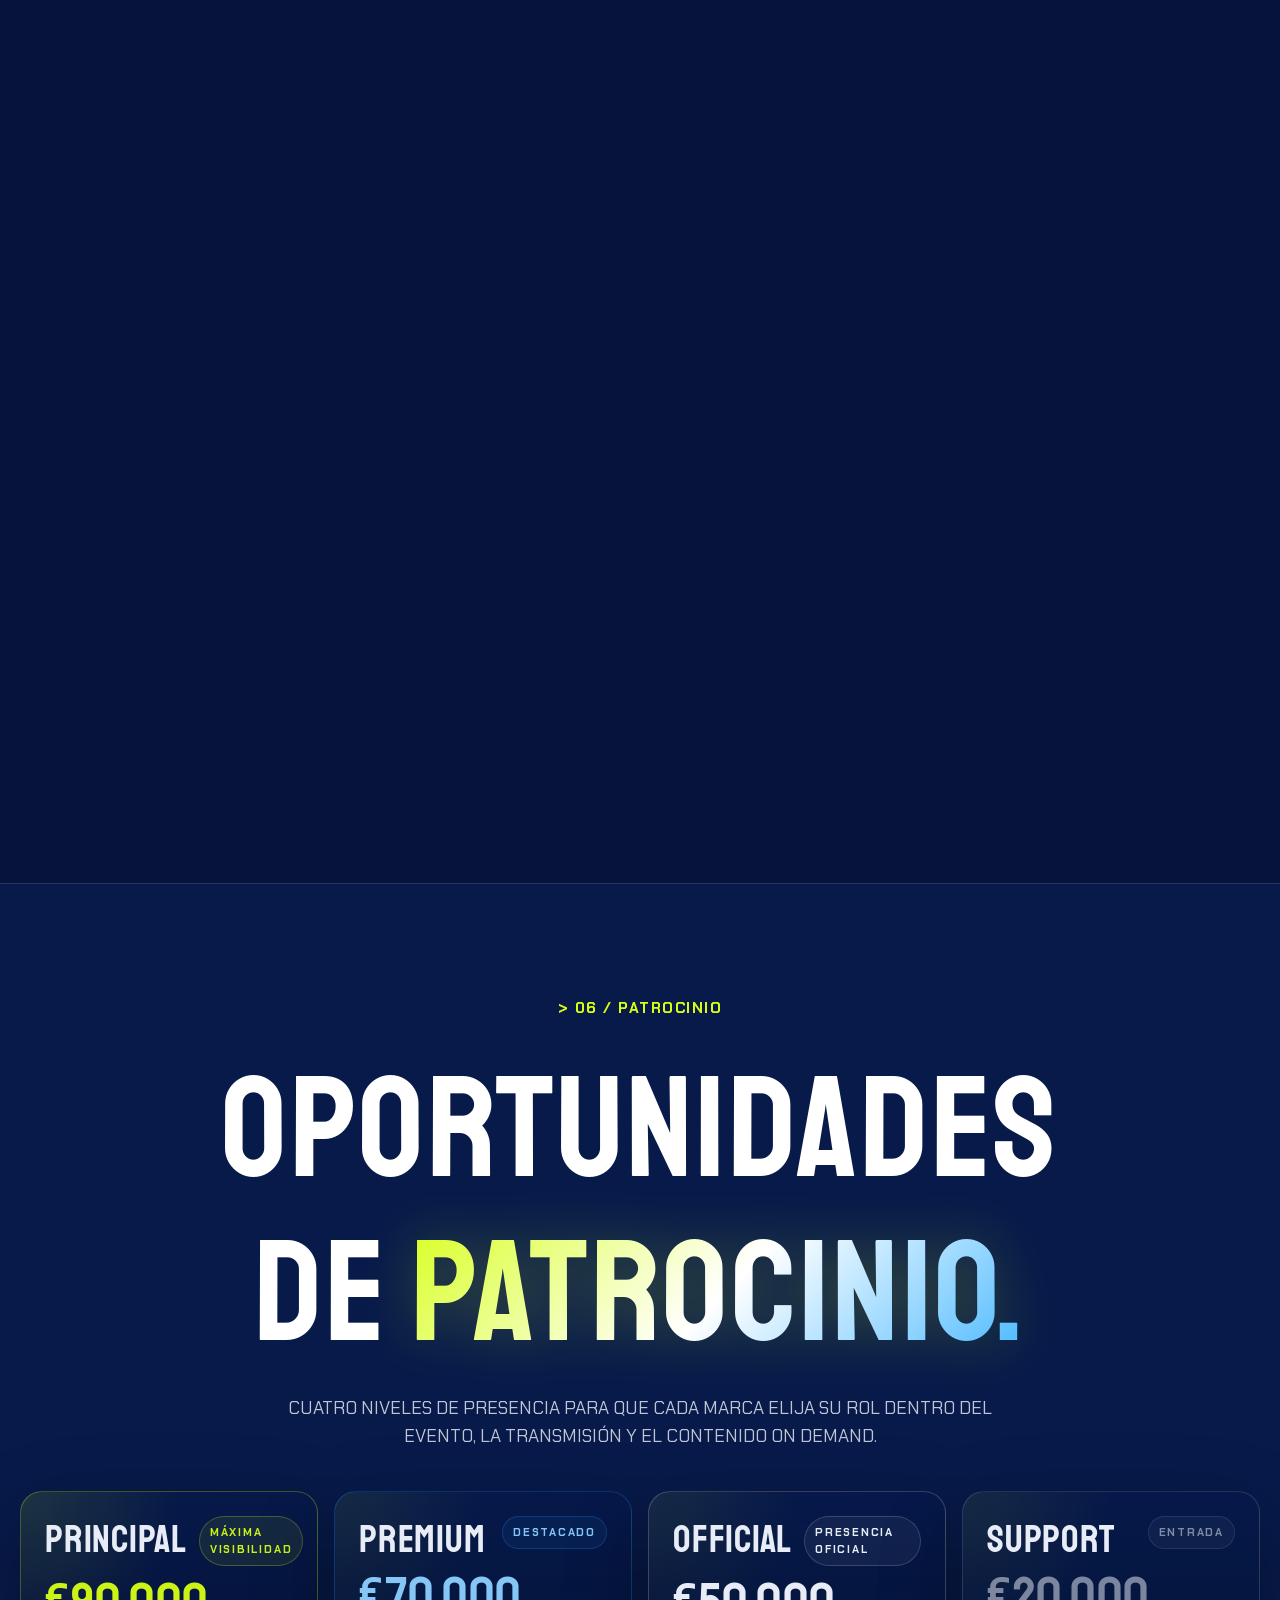
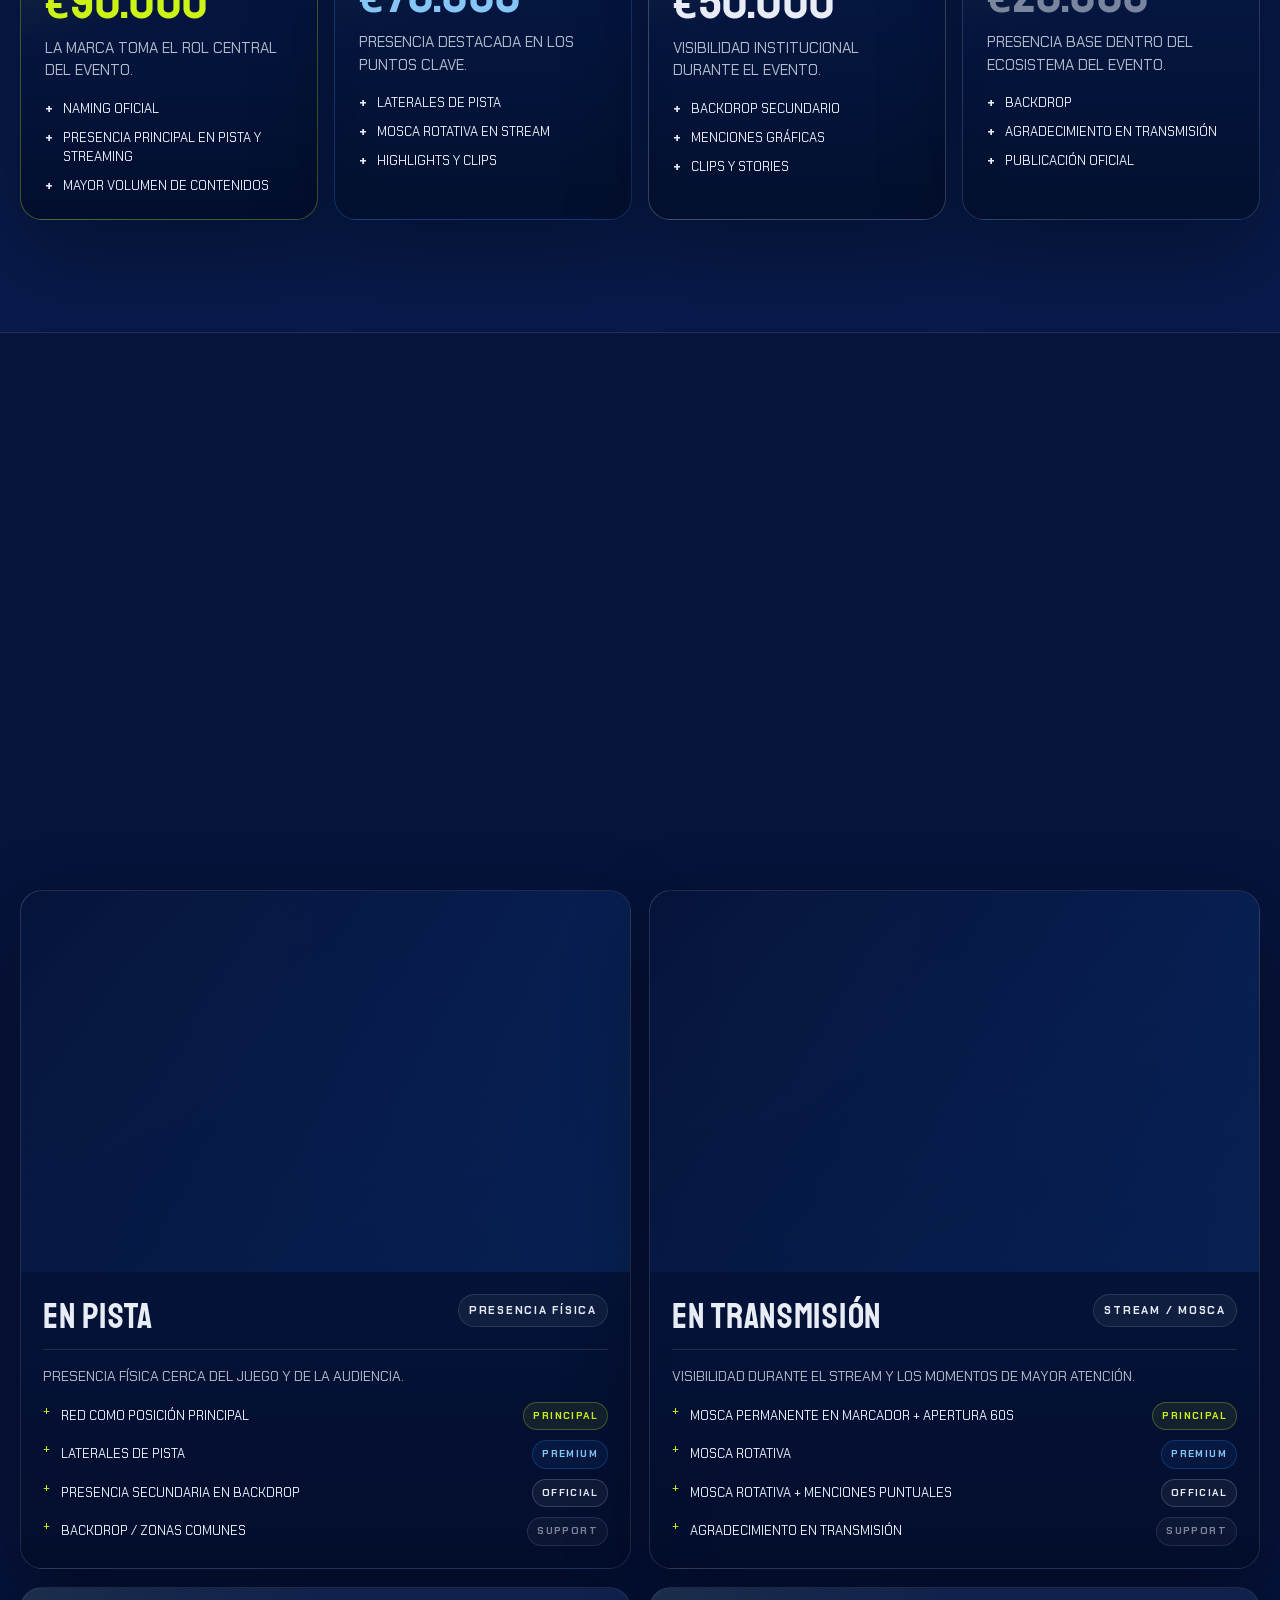
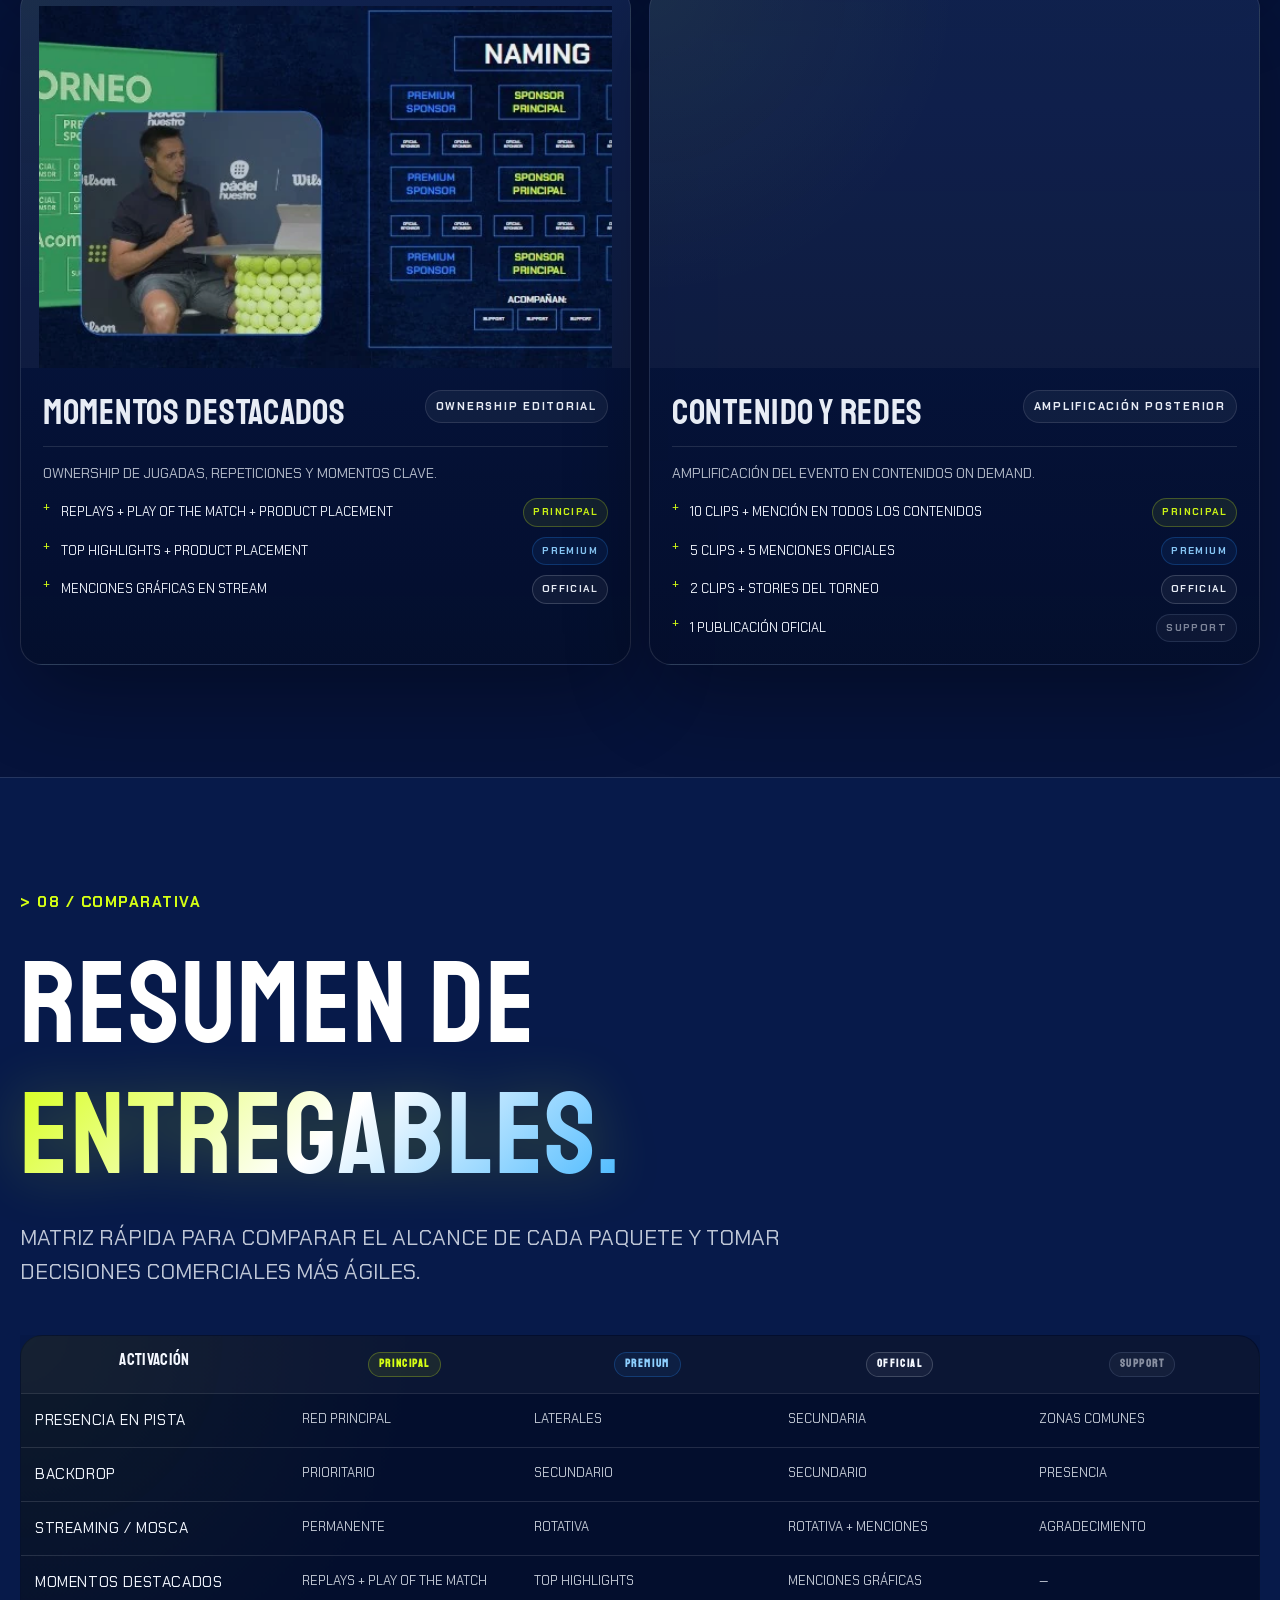
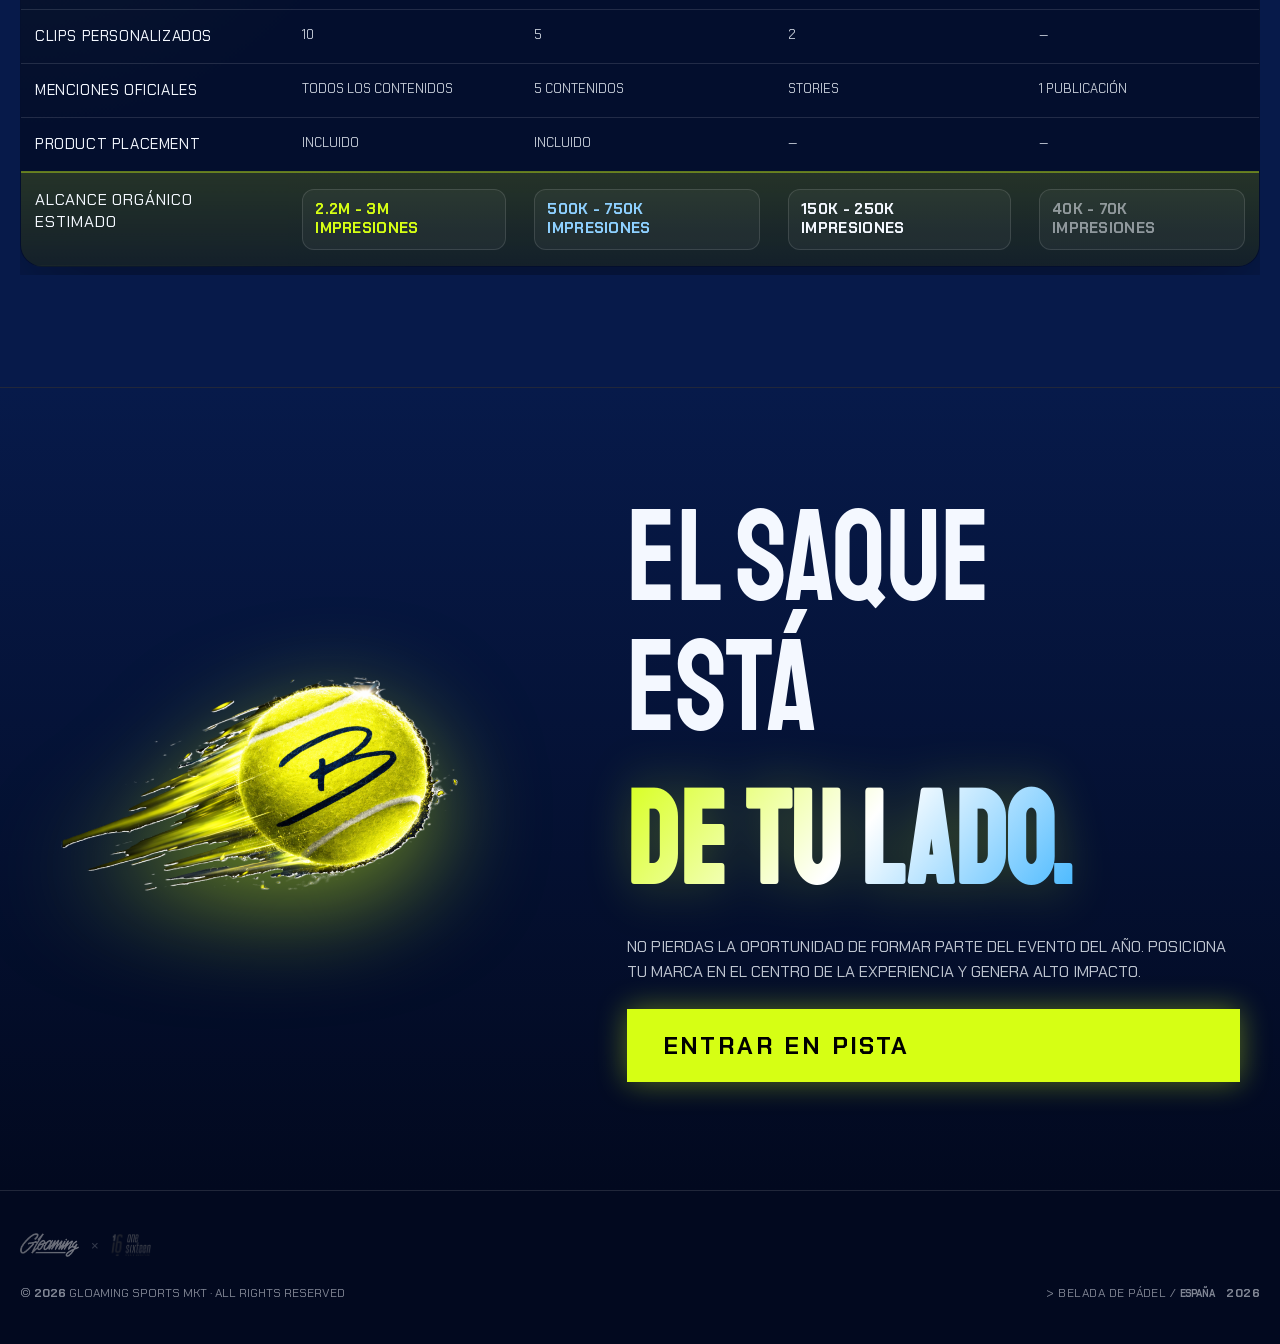
==== commit f1395bc9: "Replace Belada logo and favicon" ====
--- a/Presentaciones/belada-padel/index.html
+++ b/Presentaciones/belada-padel/index.html
@@ -89,7 +89,7 @@
 
       <div class="hero-content pepsi-hero-content hero-content--centered">
         <div class="hero-product-col reveal" data-delay="300">
-          <img src="assets/images/logo-belada.webp" alt="Logo Belada de Padel" class="hero-logo-mark" style="animation: bounceLogo 3s ease-in-out infinite alternate;">
+          <img src="assets/images/logo-belada.png" alt="Logo Belada de Padel" class="hero-logo-mark" style="animation: bounceLogo 3s ease-in-out infinite alternate;">
         </div>
 
         <div class="hero-text-col">
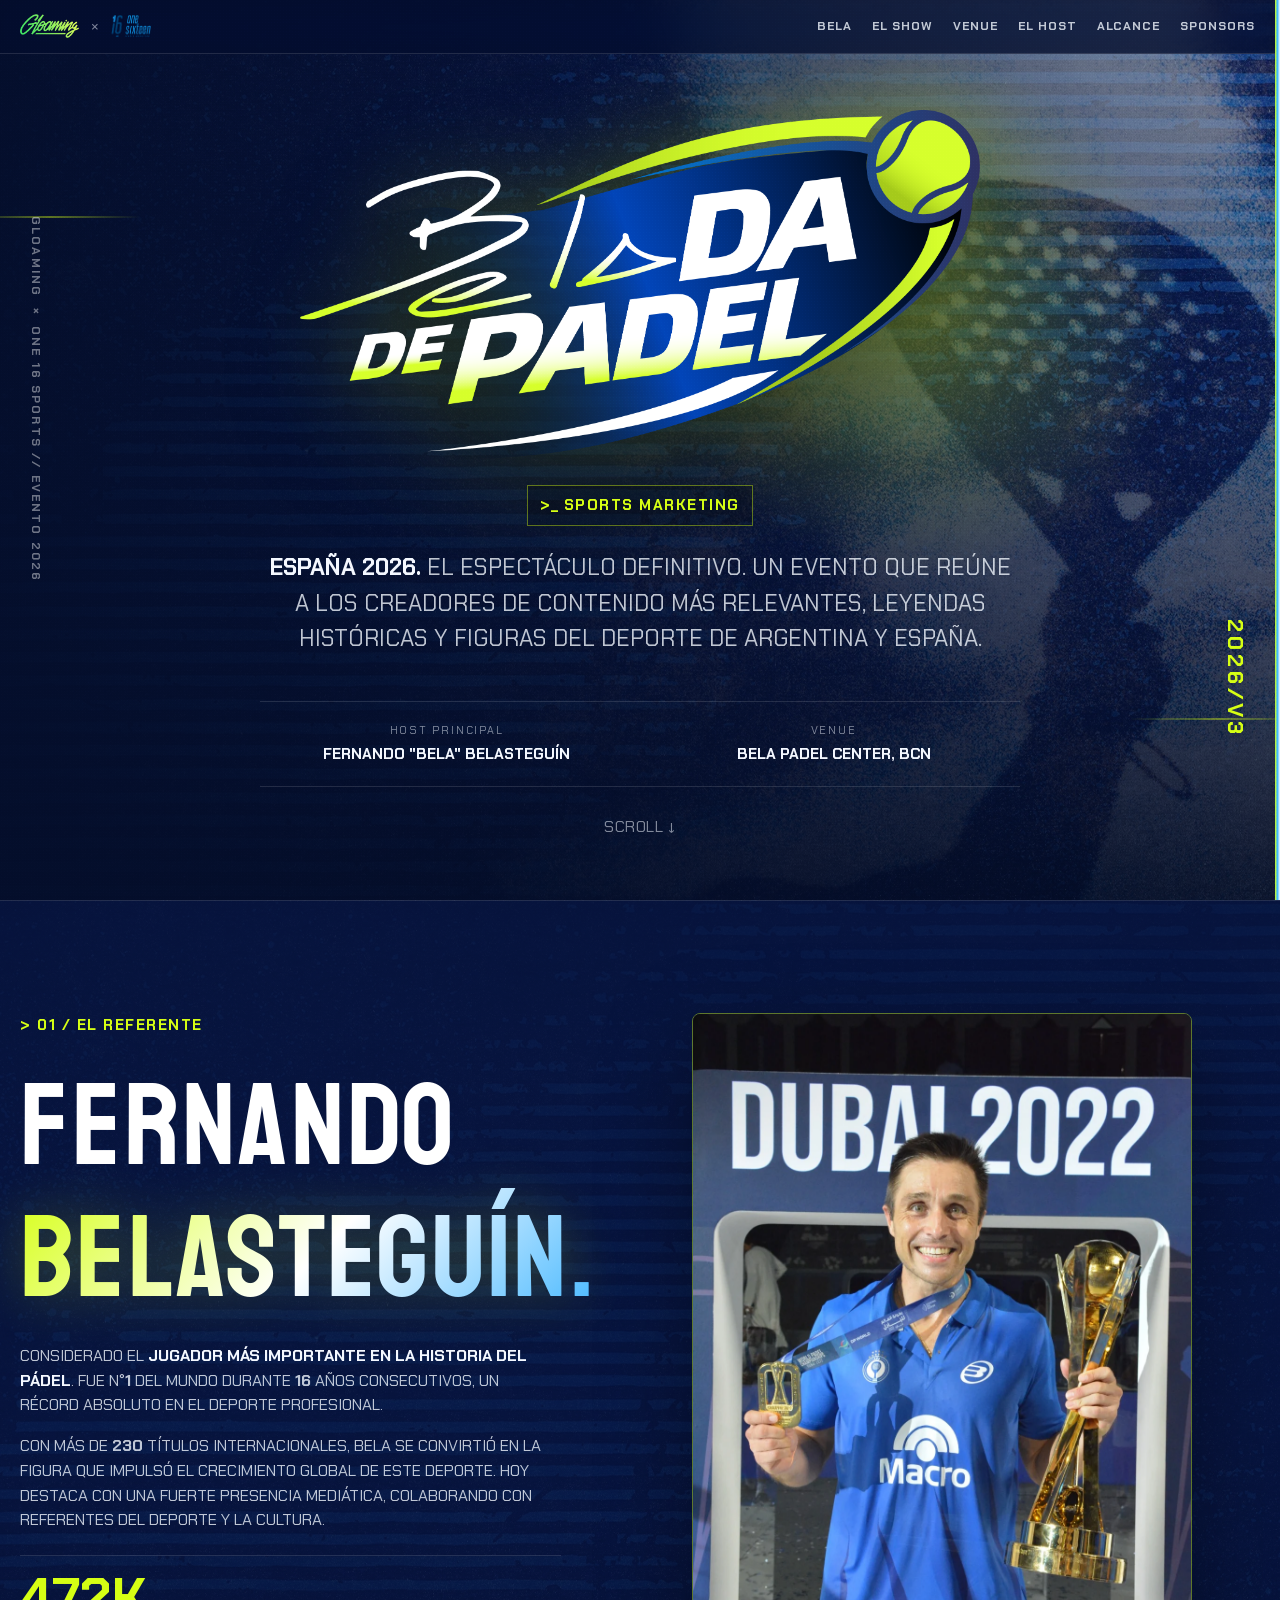
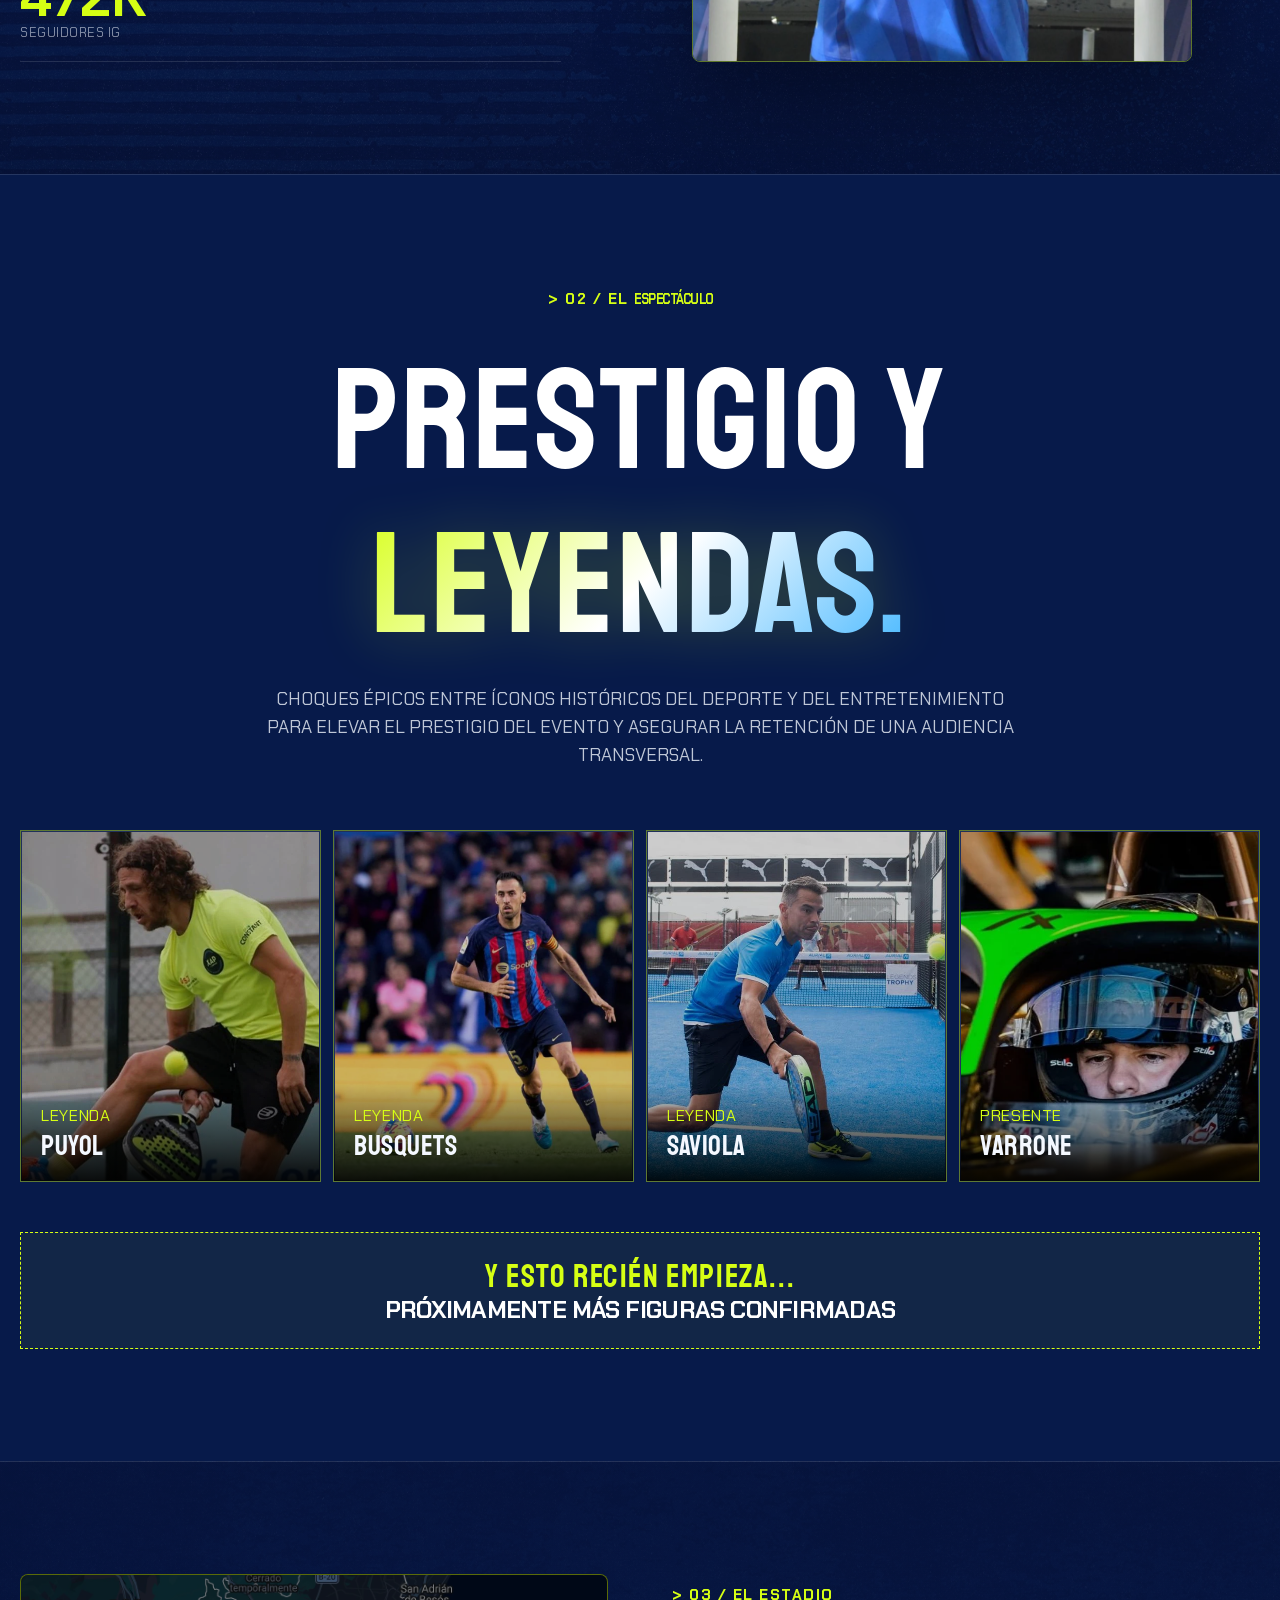
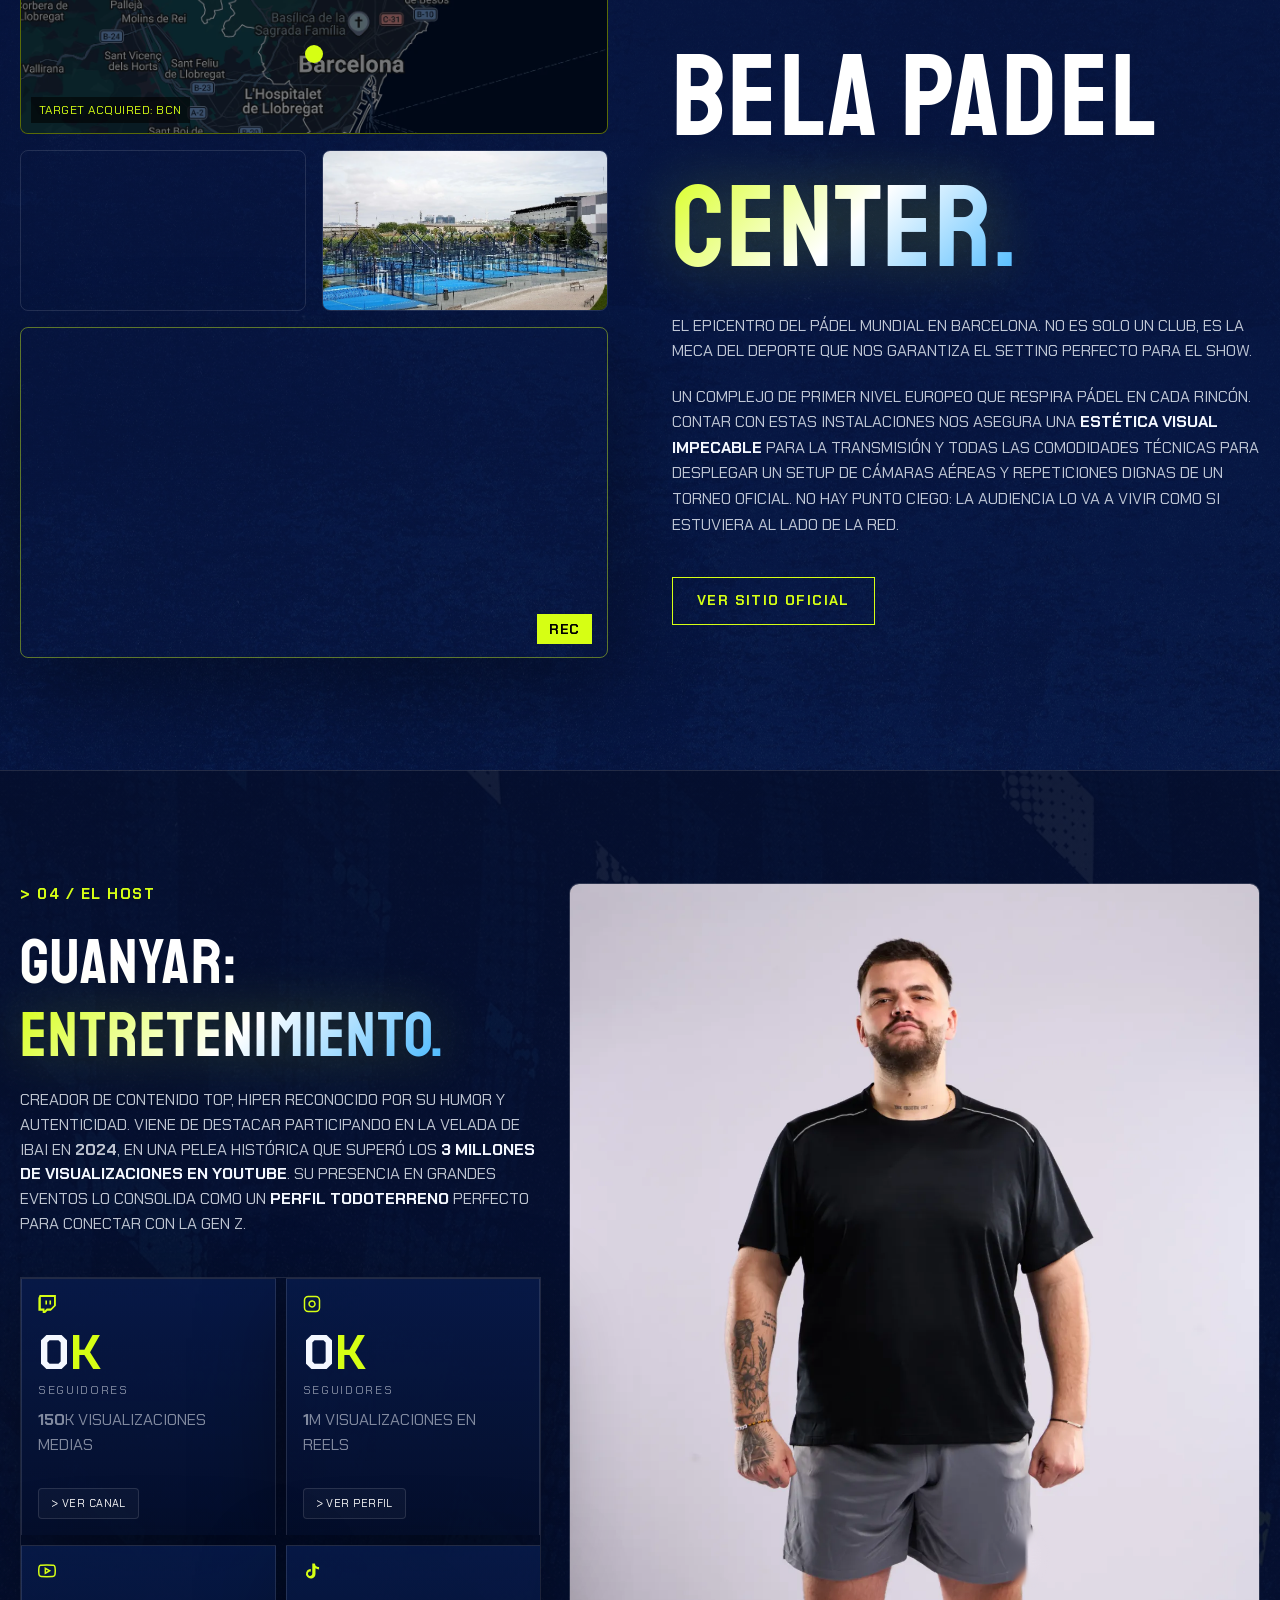
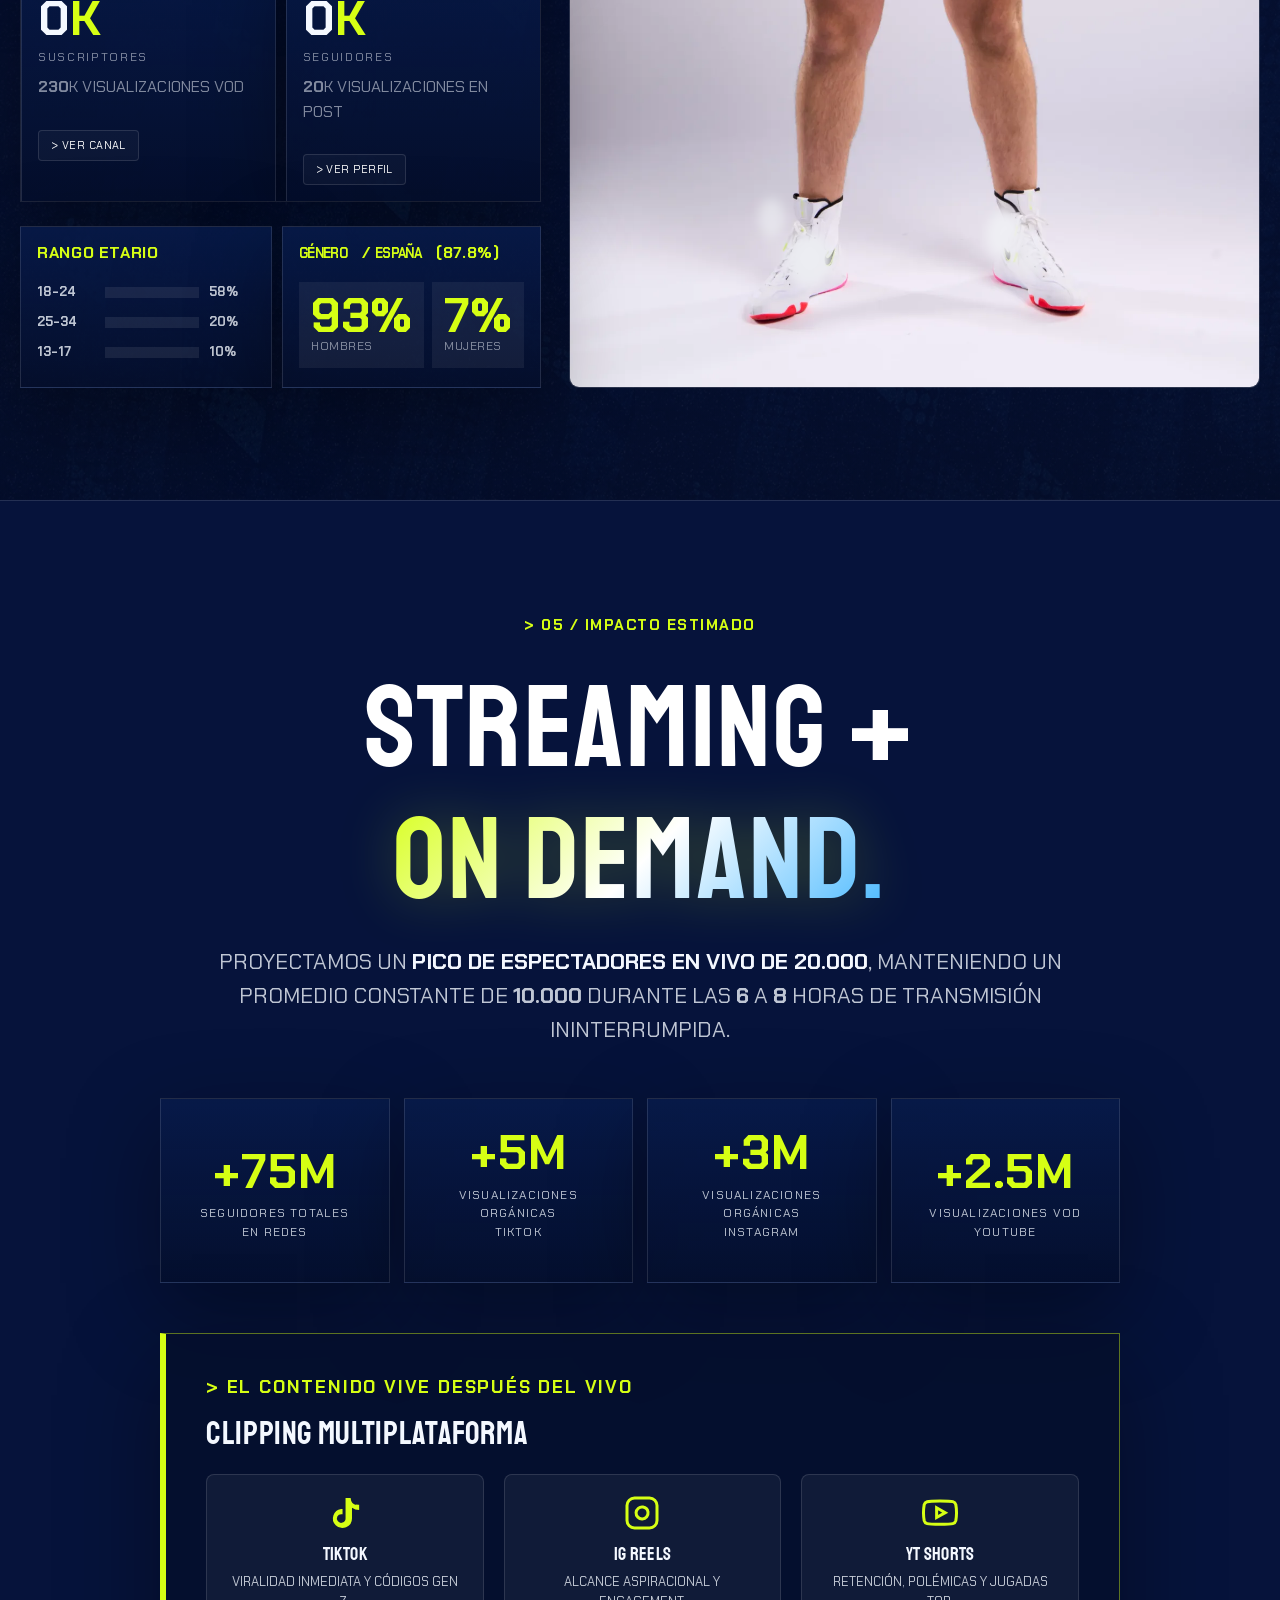
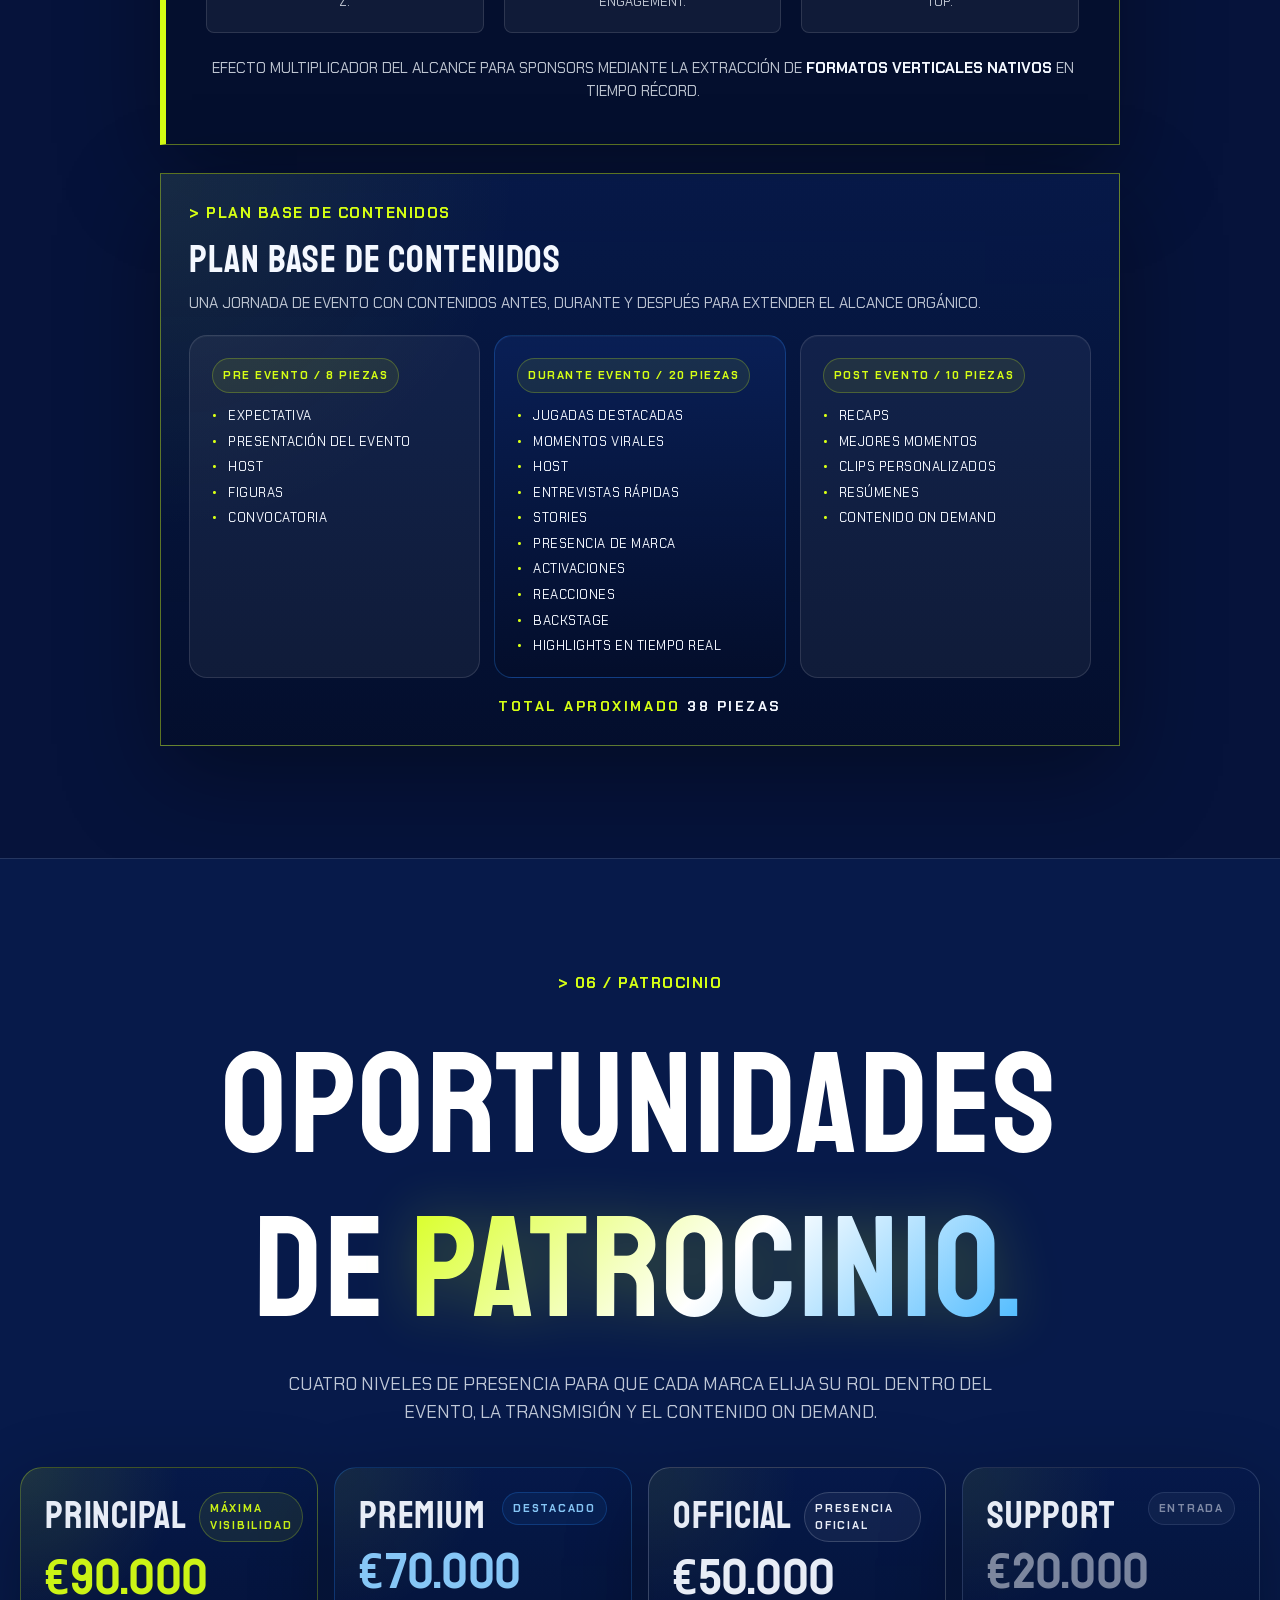
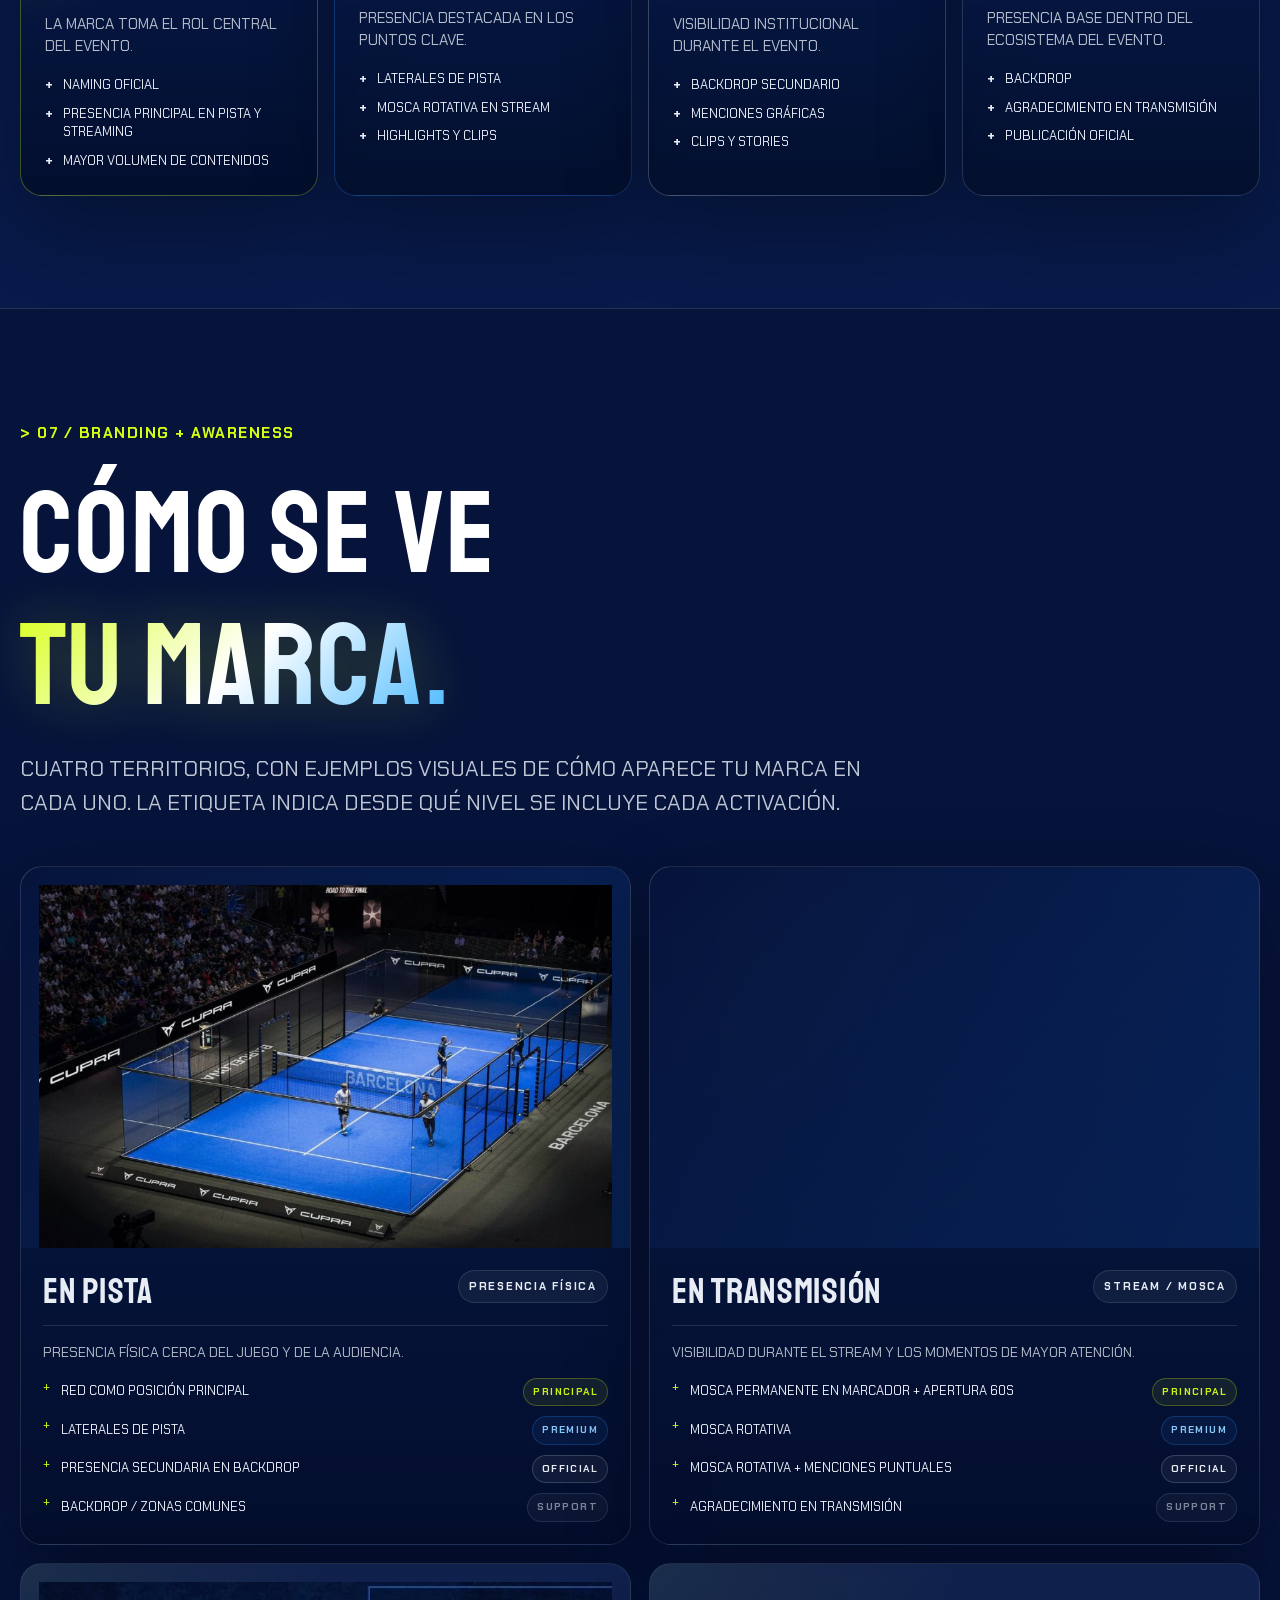
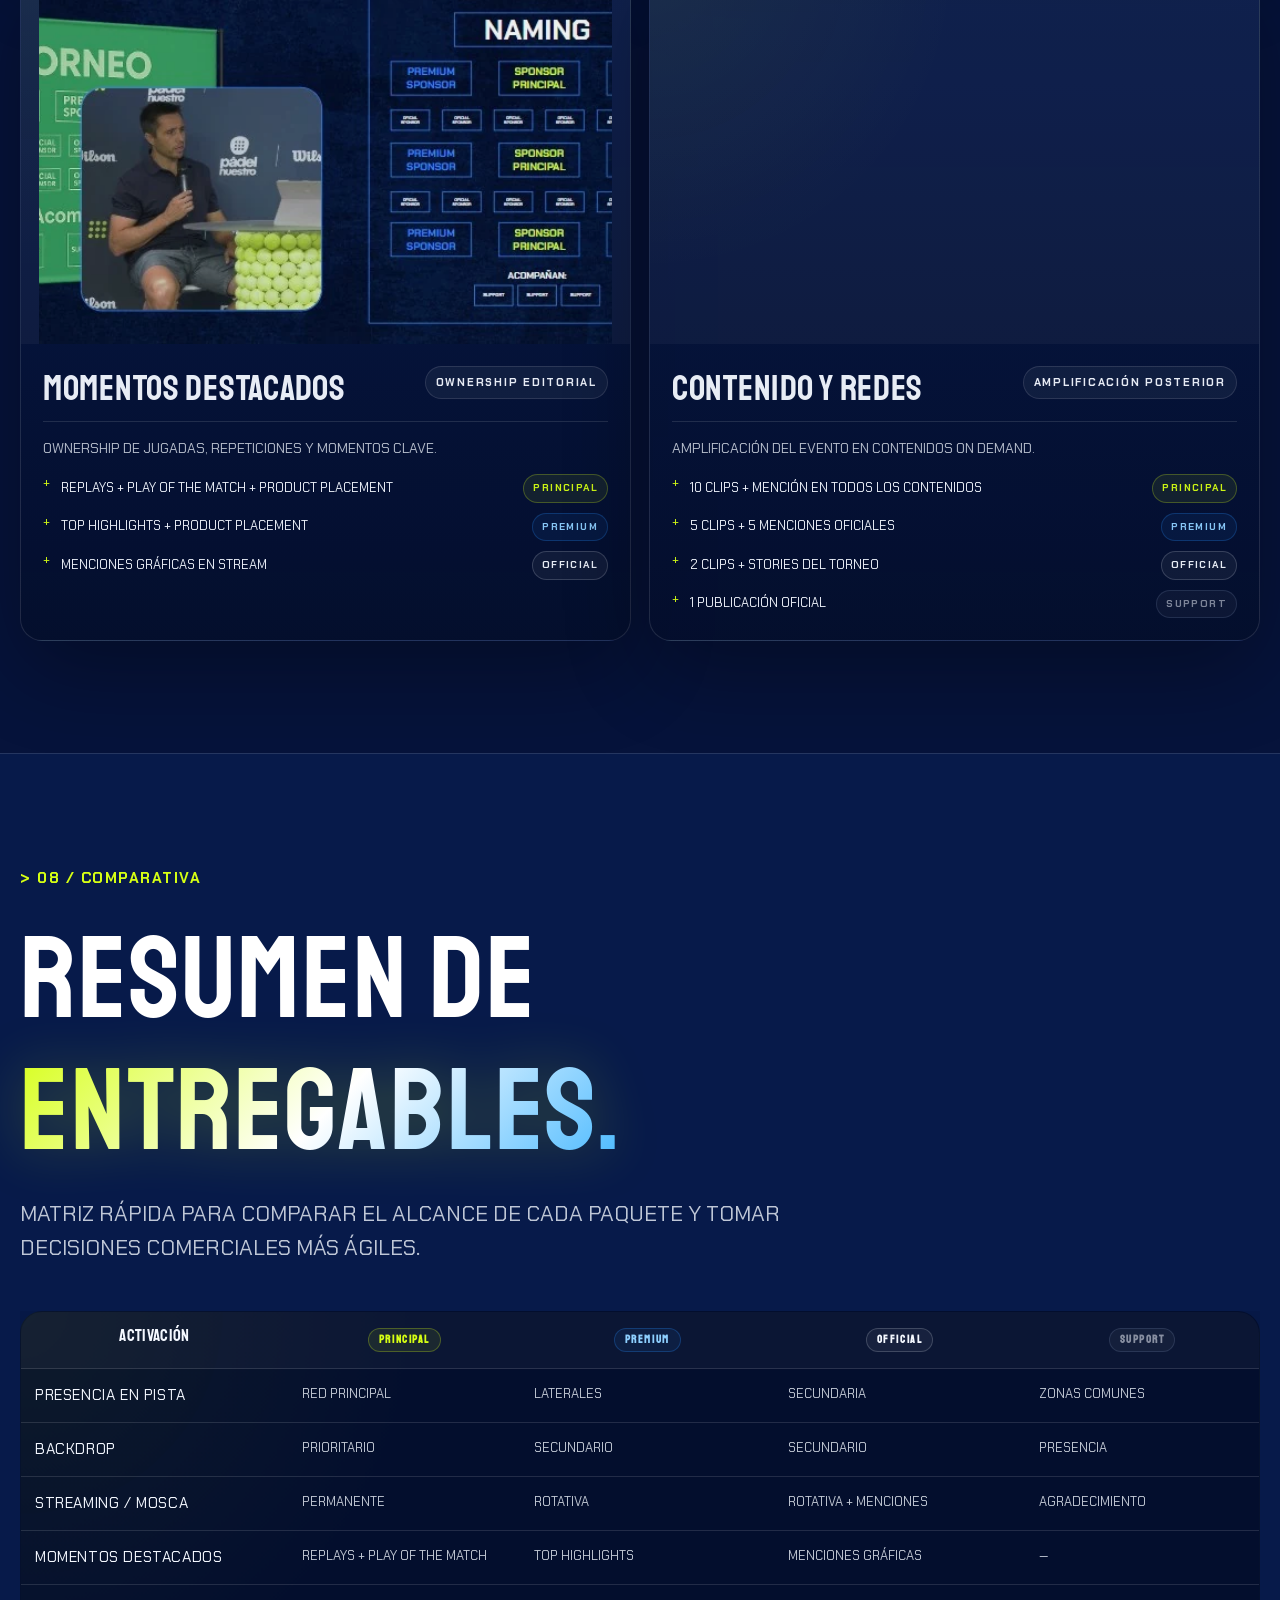
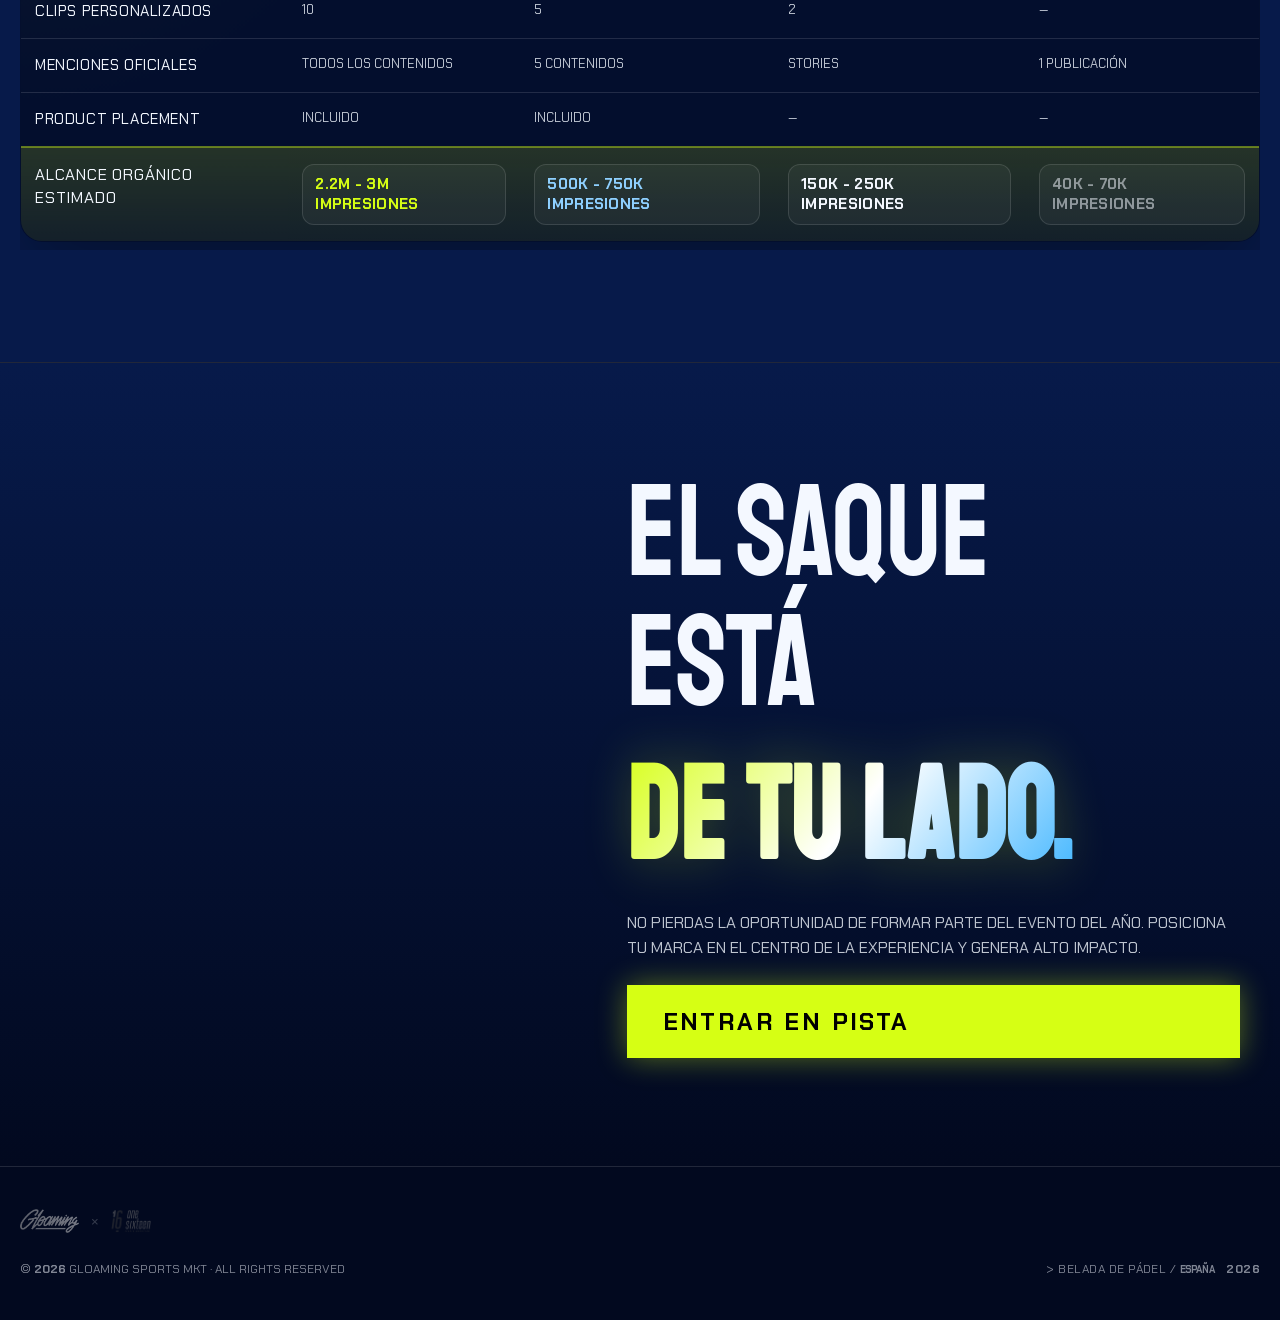
==== commit f4016e22: "Update Guanyar image" ====
--- a/Presentaciones/belada-padel/index.html
+++ b/Presentaciones/belada-padel/index.html
@@ -302,7 +302,7 @@
 
           <div class="col-visual reveal" data-delay="200">
             <div class="guanyar-single-visual">
-            <img src="assets/images/guanyar-1.webp" alt="Guanyar" loading="lazy" decoding="async">
+              <img src="assets/images/guanyar-1.png" alt="Guanyar" loading="lazy" decoding="async">
             </div>
           </div>
         </div>
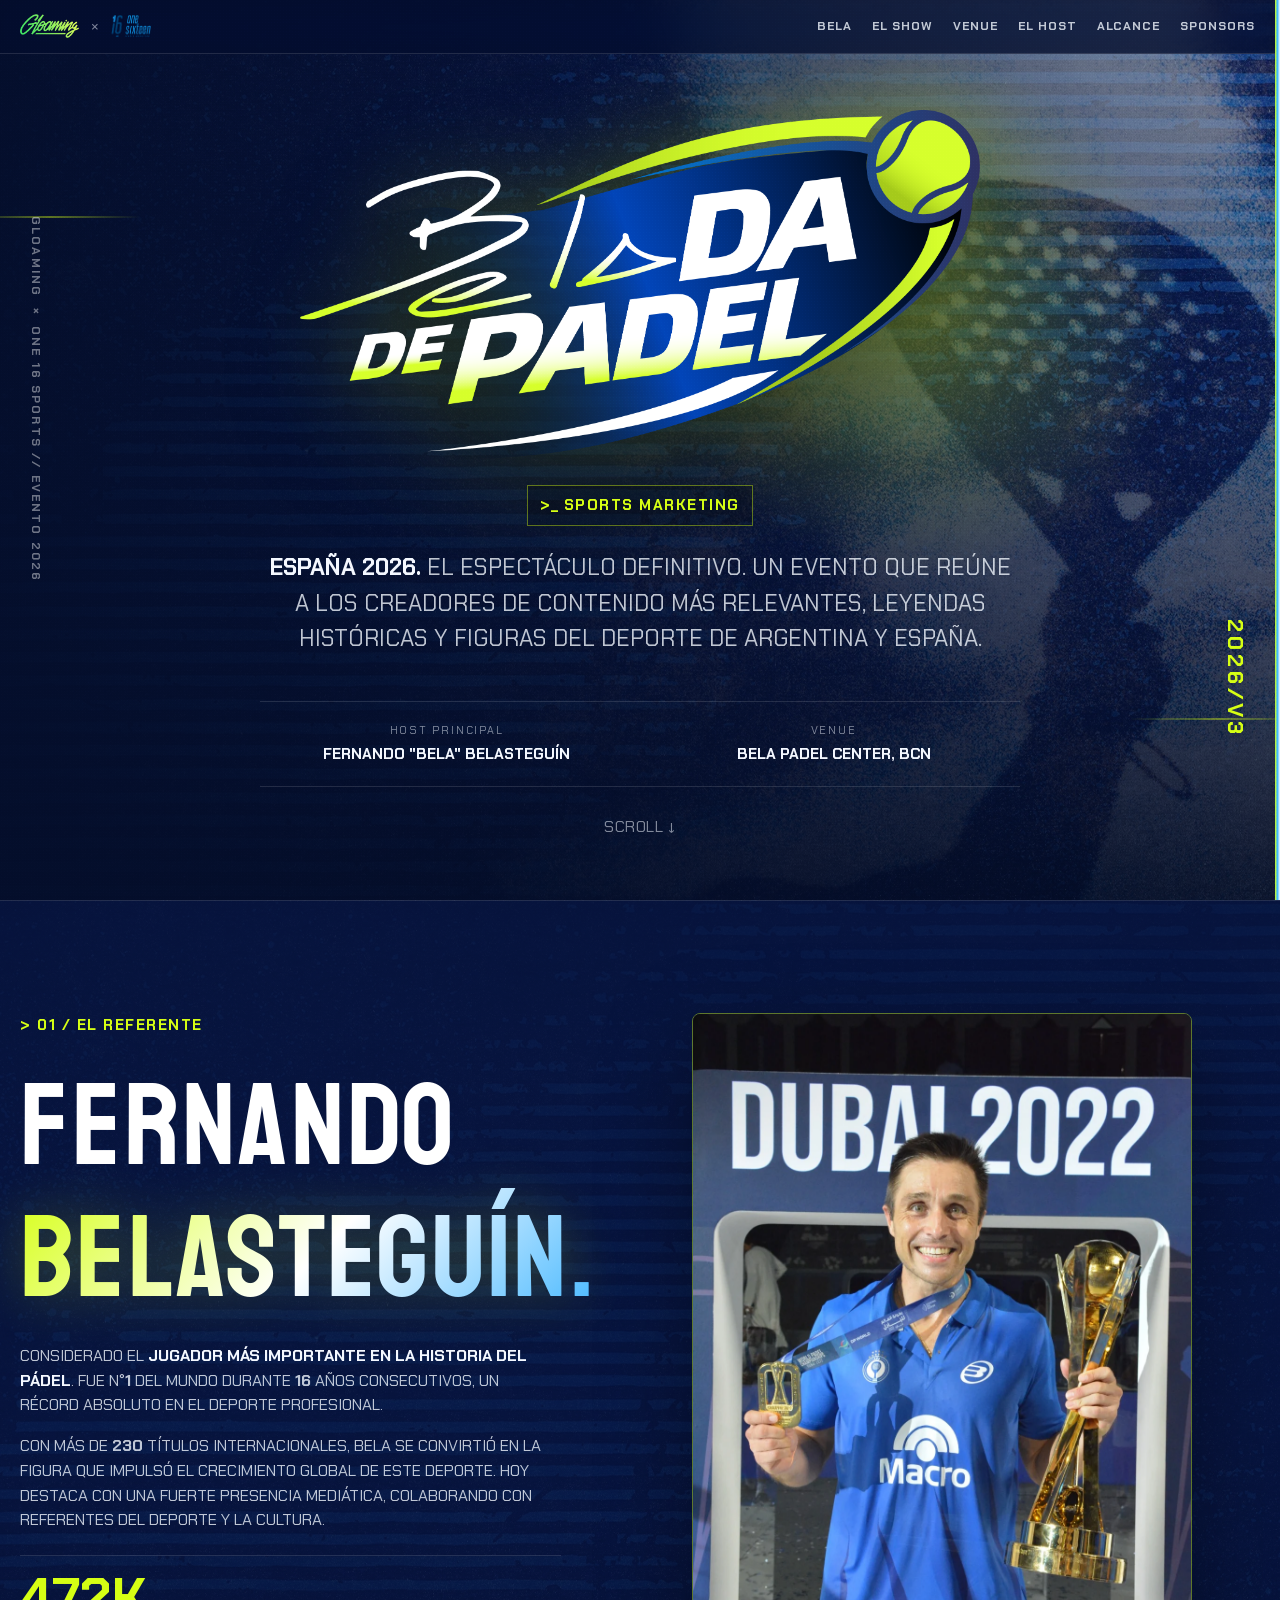
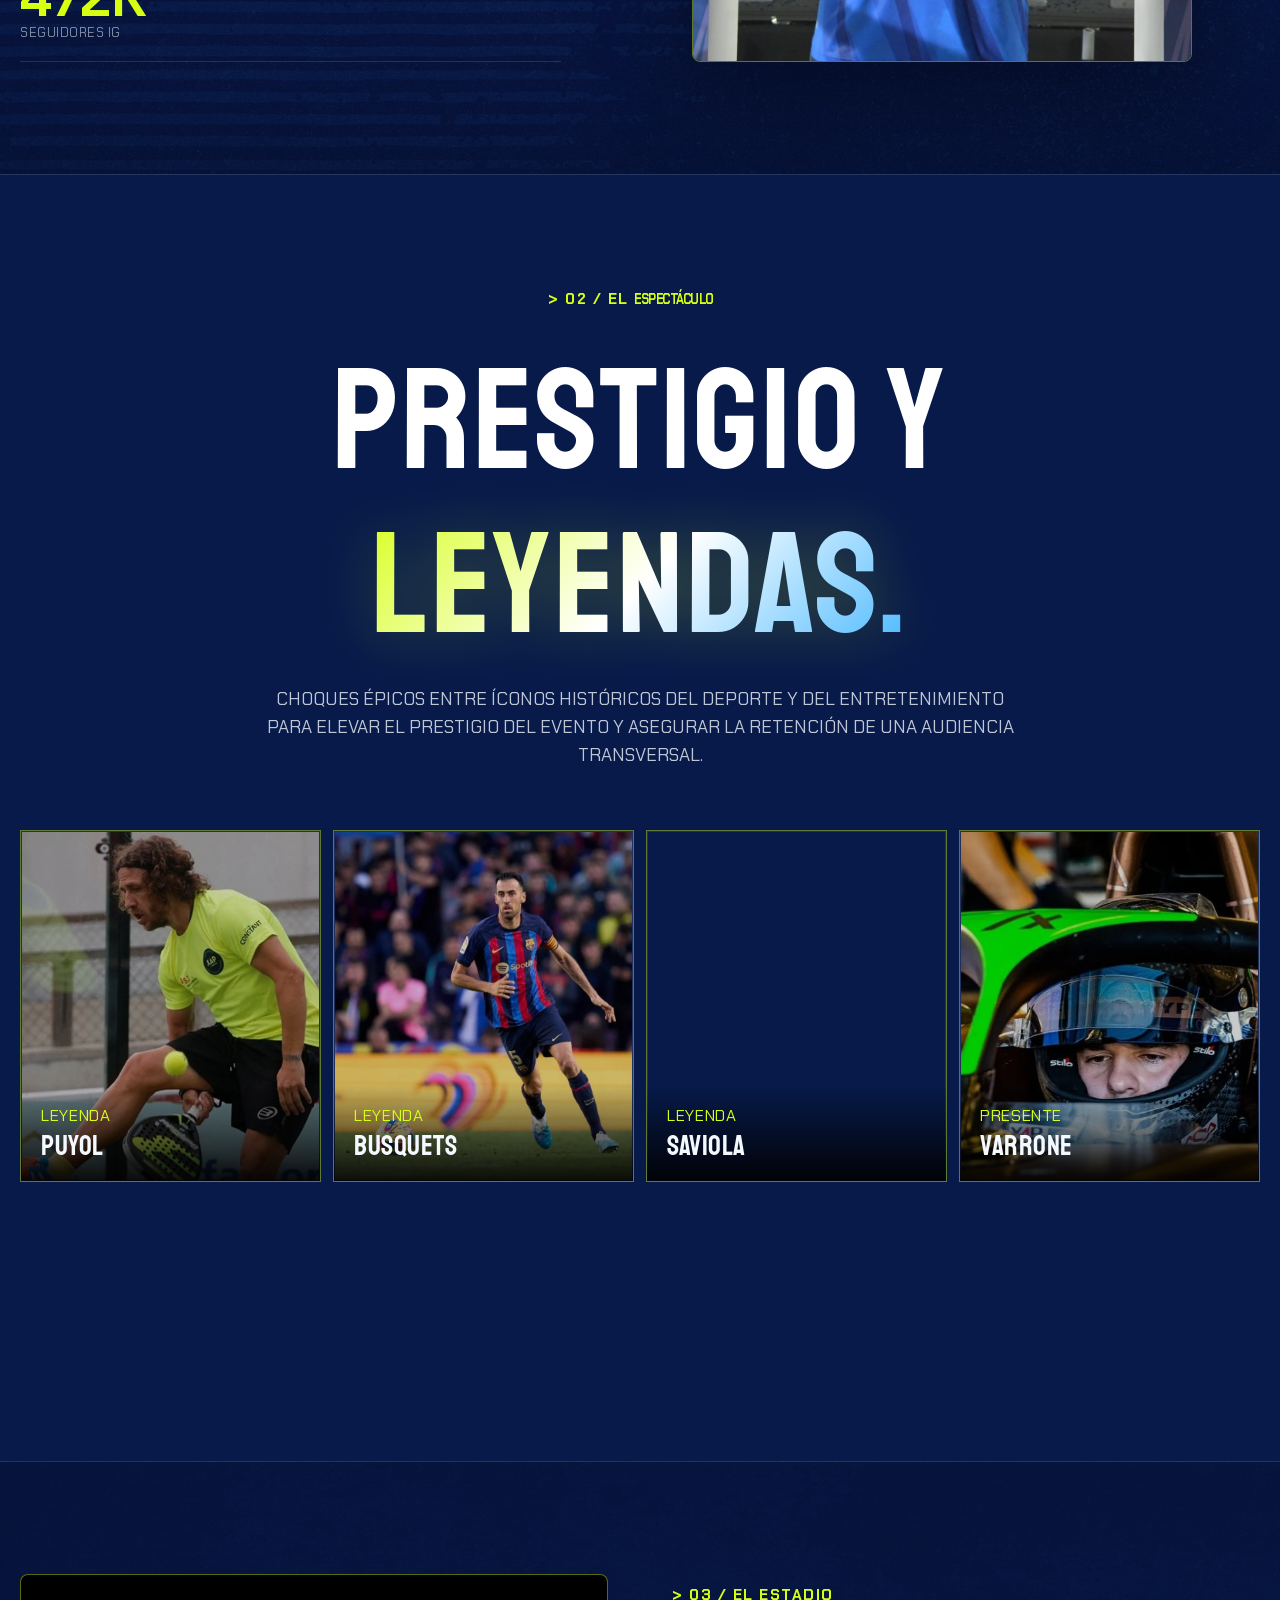
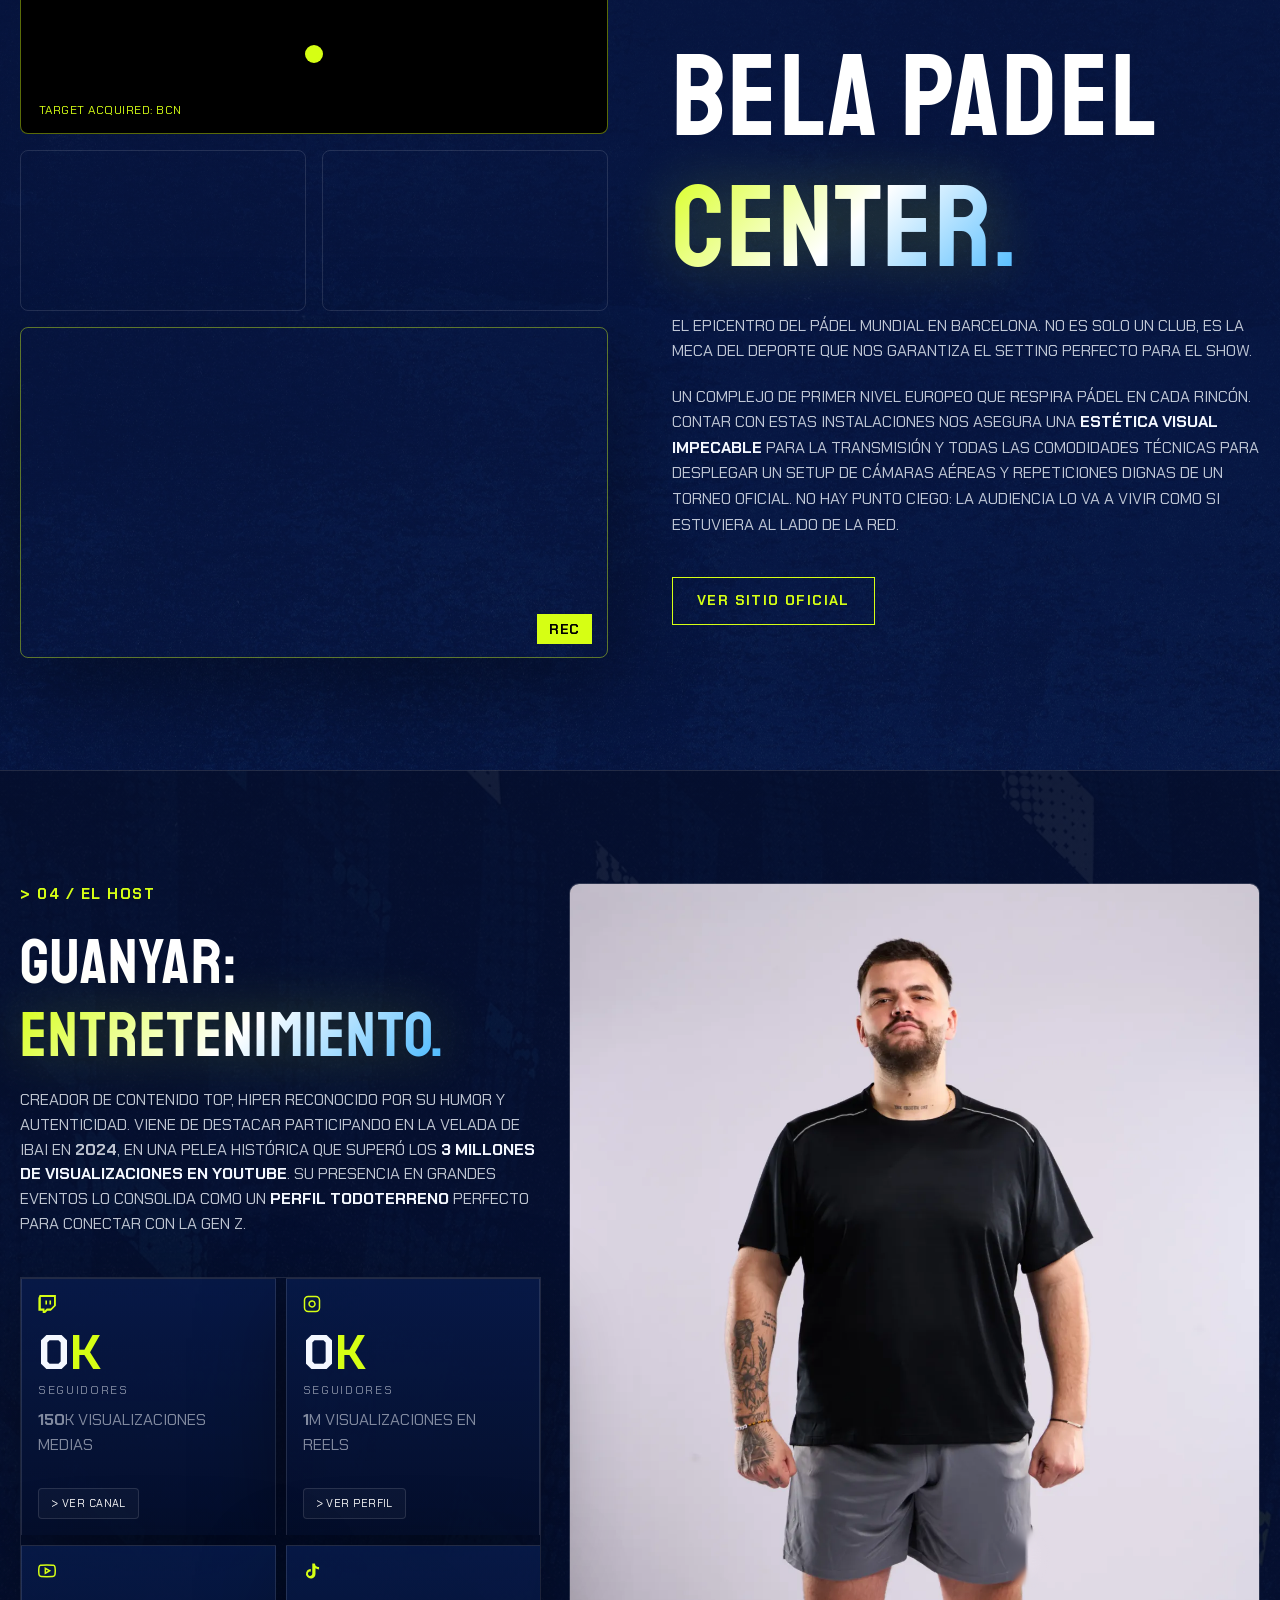
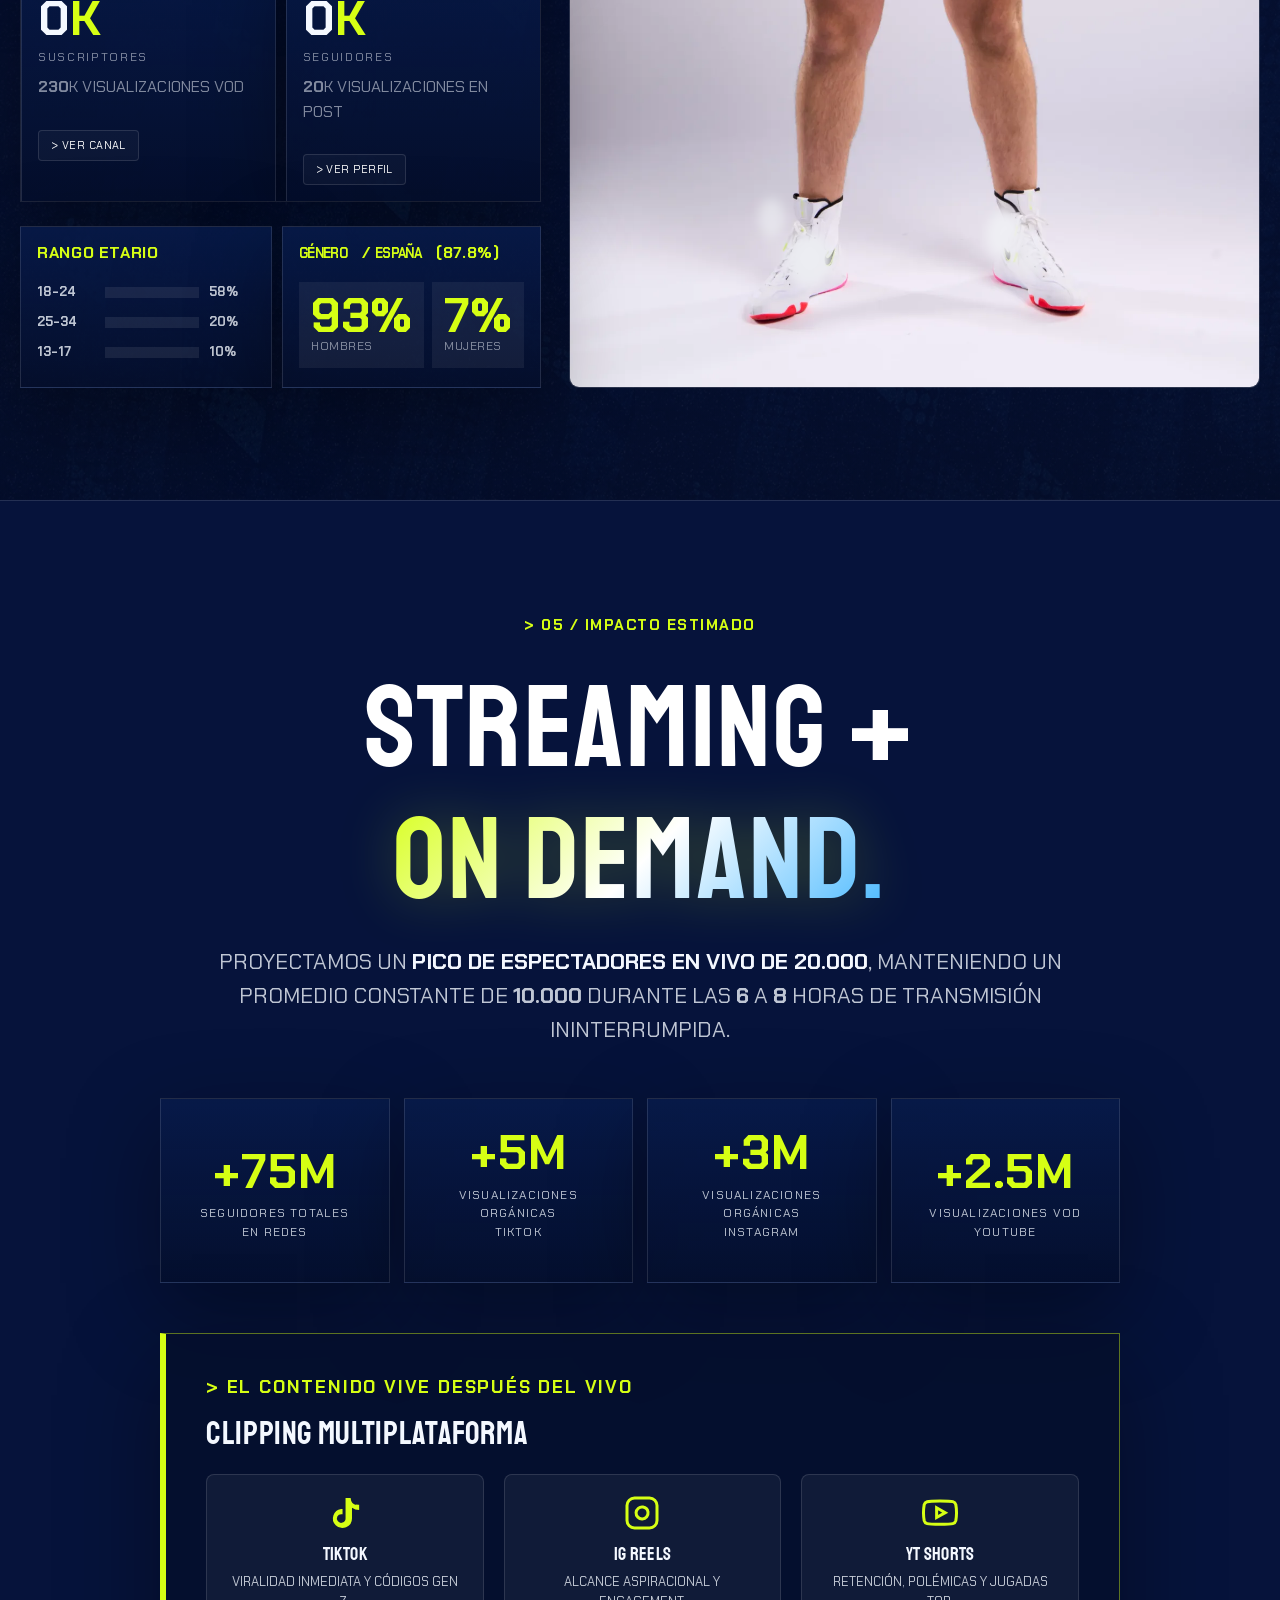
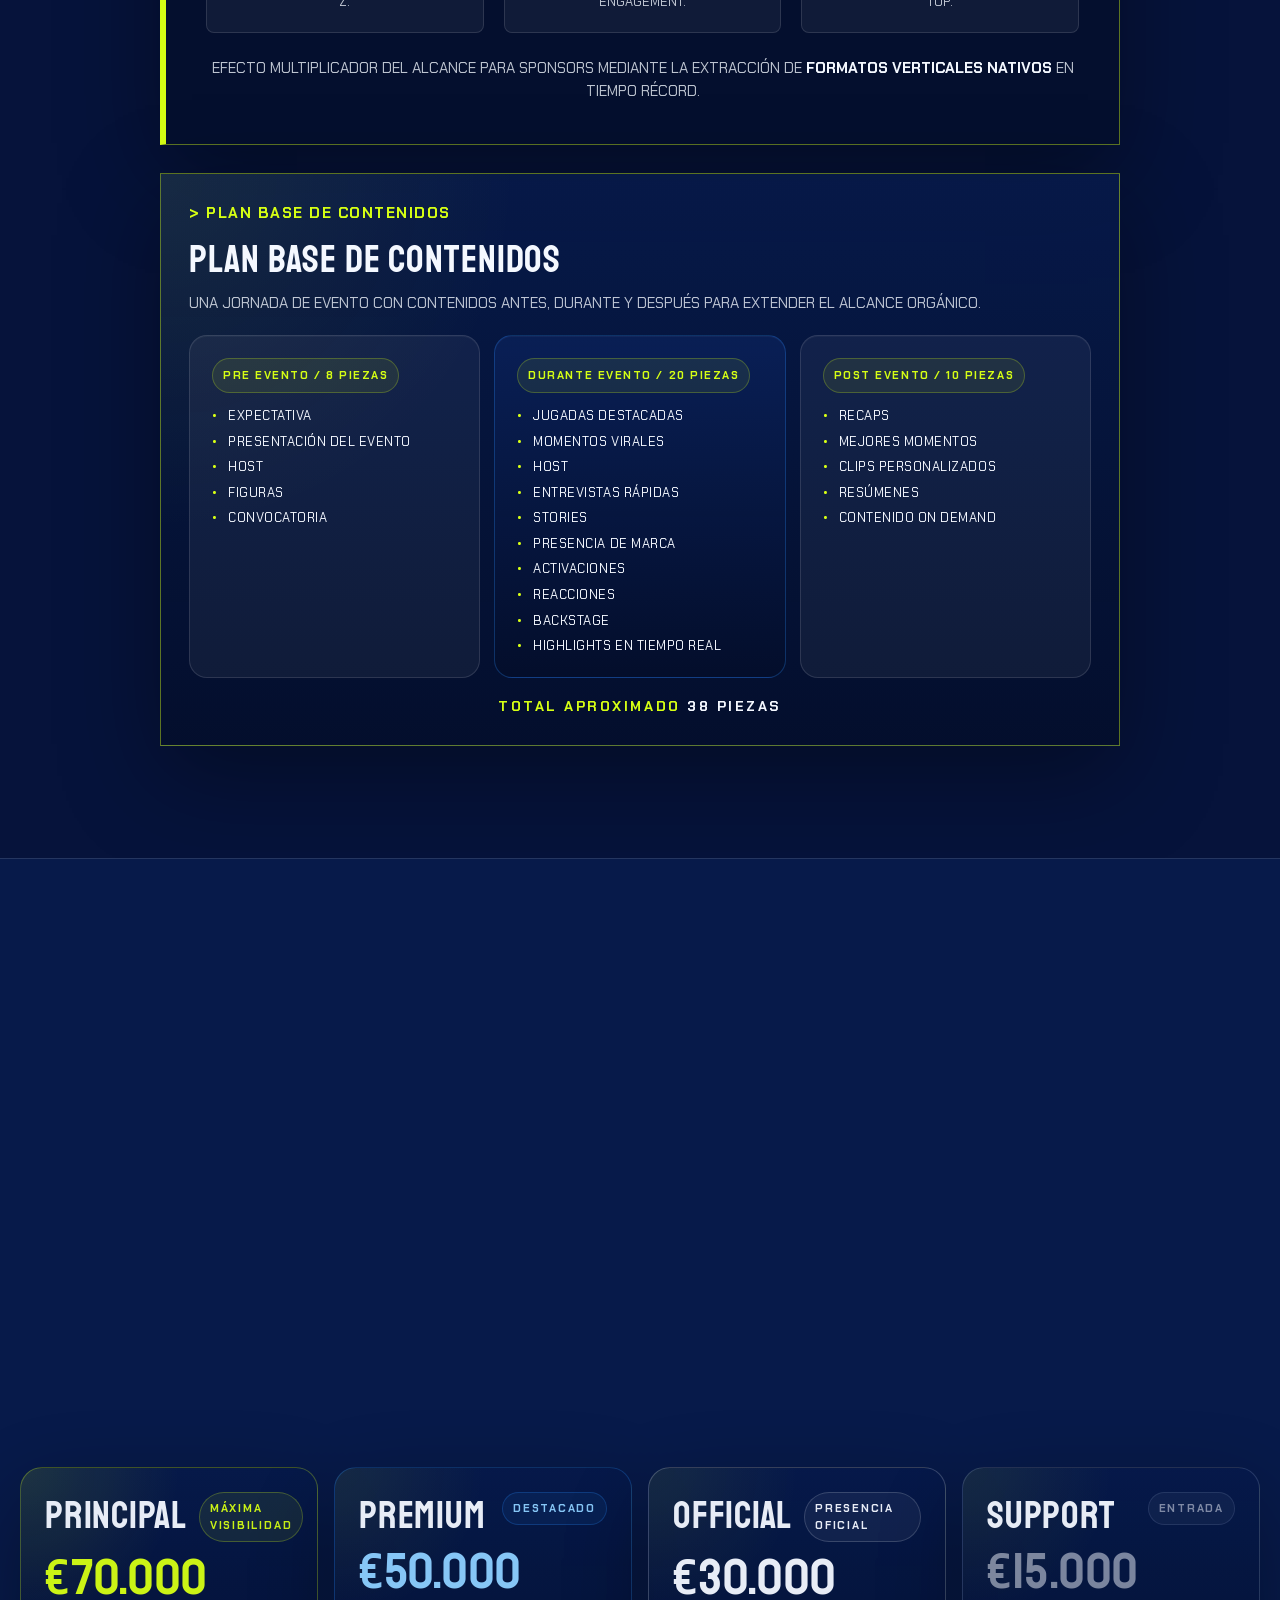
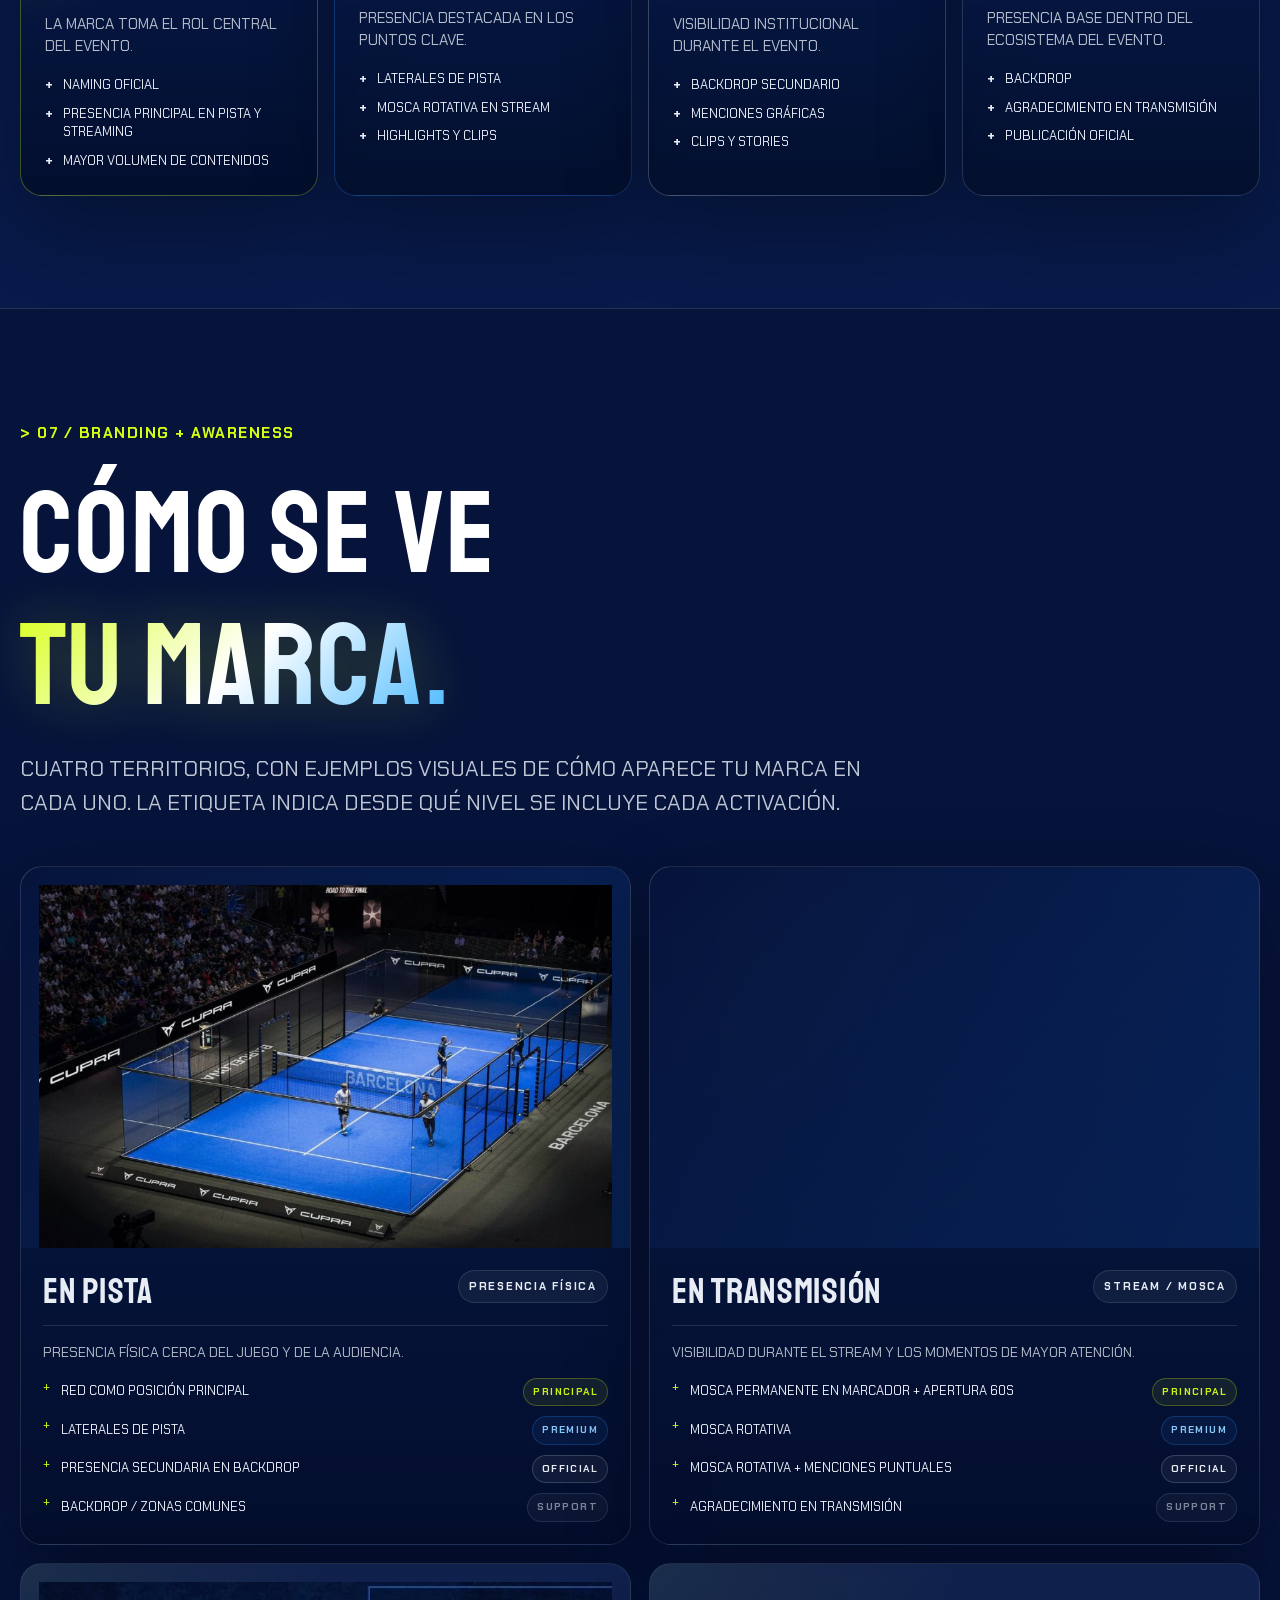
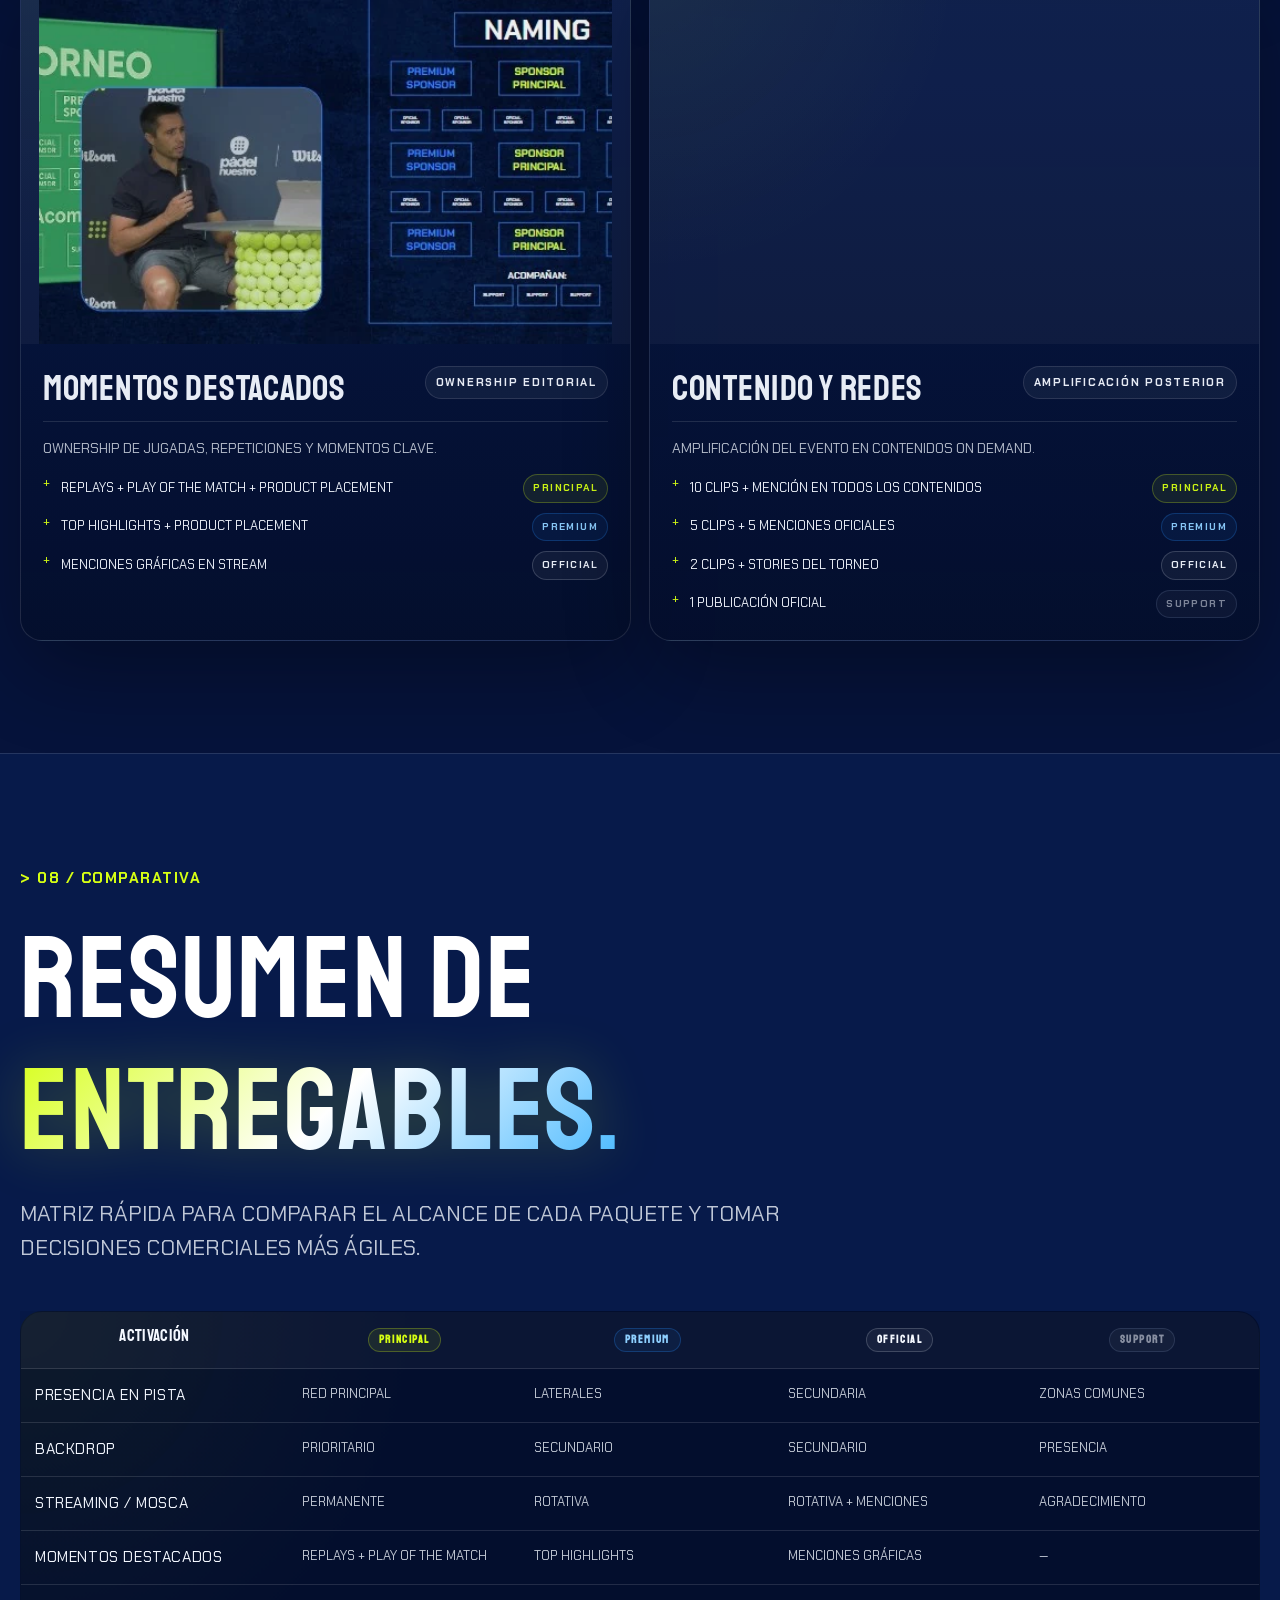
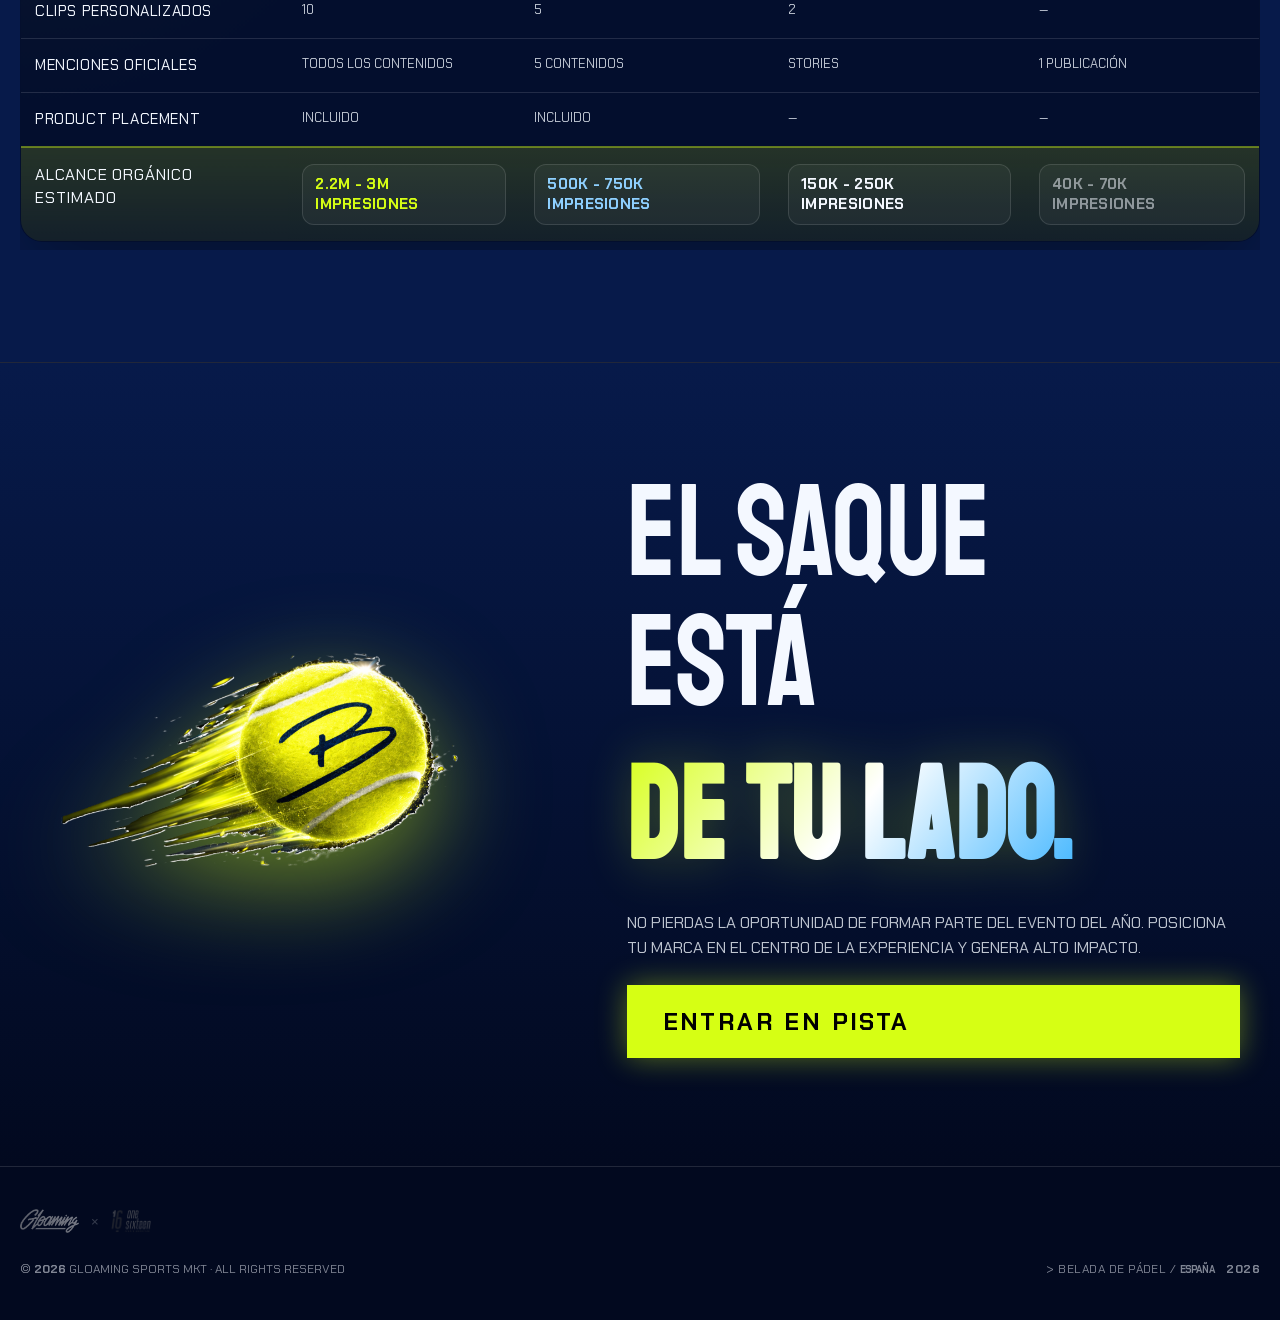
==== commit b57ee798: "Update package pricing" ====
--- a/Presentaciones/belada-padel/index.html
+++ b/Presentaciones/belada-padel/index.html
@@ -448,7 +448,7 @@
                   <h3>PRINCIPAL</h3>
                   <span class="pkg-tag pkg-tag--lime">MÁXIMA VISIBILIDAD</span>
                 </div>
-                <div class="pkg-price">€90.000</div>
+                <div class="pkg-price">€70.000</div>
                 <p class="pkg-copy">LA MARCA TOMA EL ROL CENTRAL DEL EVENTO.</p>
               </div>
             </div>
@@ -466,7 +466,7 @@
                   <h3>PREMIUM</h3>
                   <span class="pkg-tag pkg-tag--blue">DESTACADO</span>
                 </div>
-                <div class="pkg-price">€70.000</div>
+                <div class="pkg-price">€50.000</div>
                 <p class="pkg-copy">PRESENCIA DESTACADA EN LOS PUNTOS CLAVE.</p>
               </div>
             </div>
@@ -484,7 +484,7 @@
                   <h3>OFFICIAL</h3>
                   <span class="pkg-tag pkg-tag--ice">PRESENCIA OFICIAL</span>
                 </div>
-                <div class="pkg-price">€50.000</div>
+                <div class="pkg-price">€30.000</div>
                 <p class="pkg-copy">VISIBILIDAD INSTITUCIONAL DURANTE EL EVENTO.</p>
               </div>
             </div>
@@ -502,7 +502,7 @@
                   <h3>SUPPORT</h3>
                   <span class="pkg-tag pkg-tag--muted">ENTRADA</span>
                 </div>
-                <div class="pkg-price">€20.000</div>
+                <div class="pkg-price">€15.000</div>
                 <p class="pkg-copy">PRESENCIA BASE DENTRO DEL ECOSISTEMA DEL EVENTO.</p>
               </div>
             </div>
